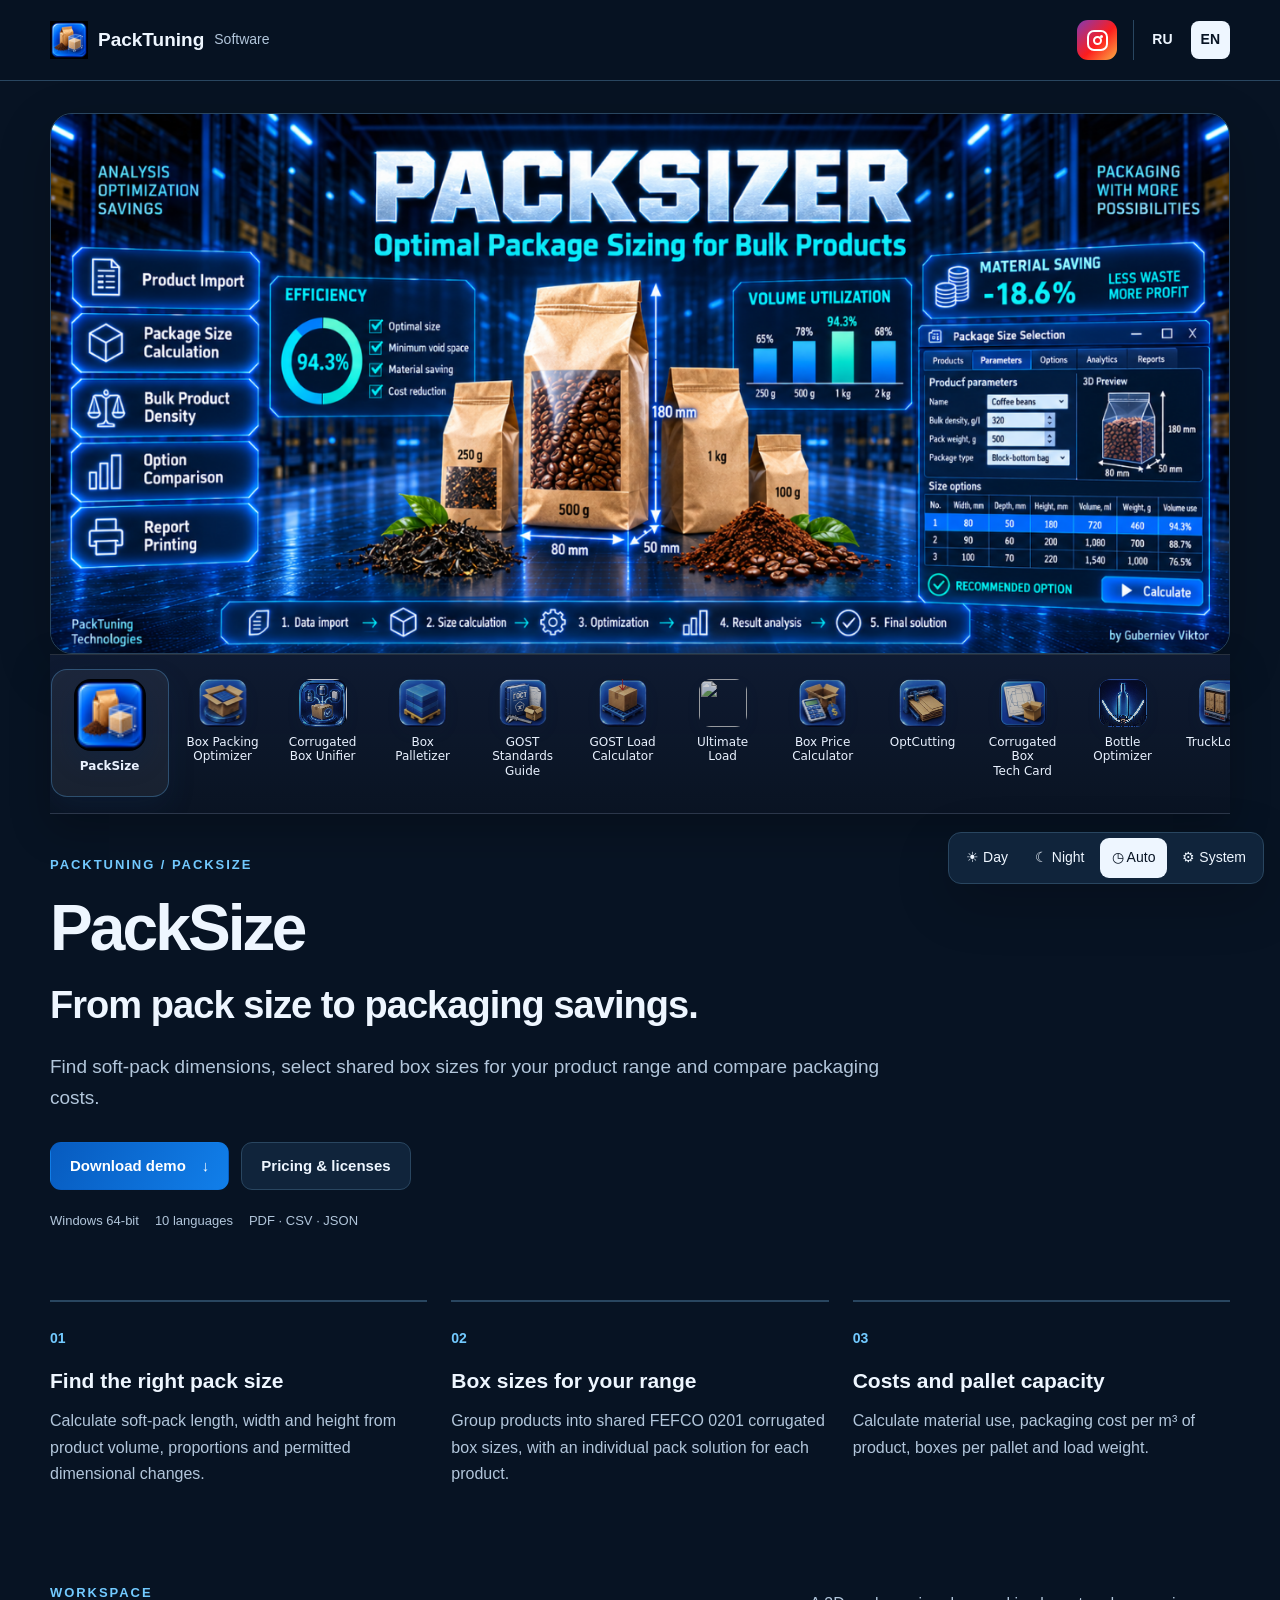
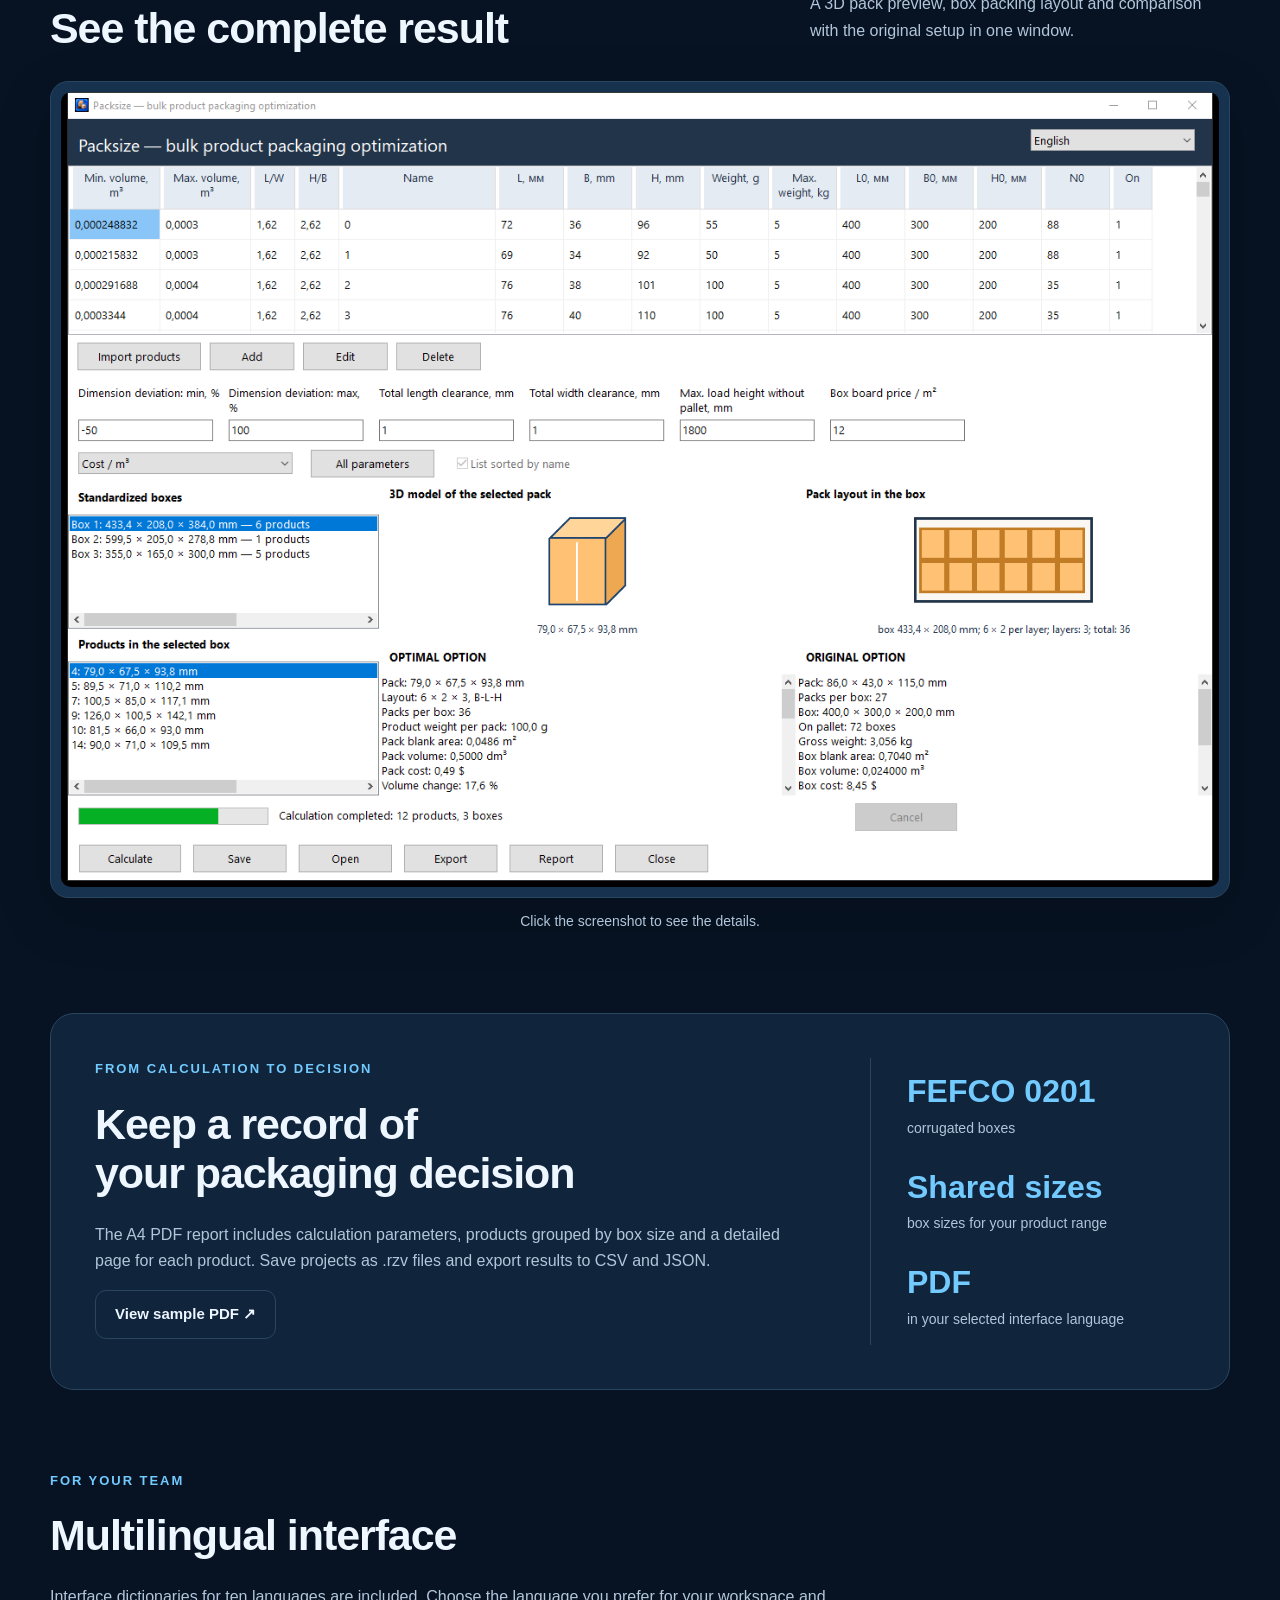
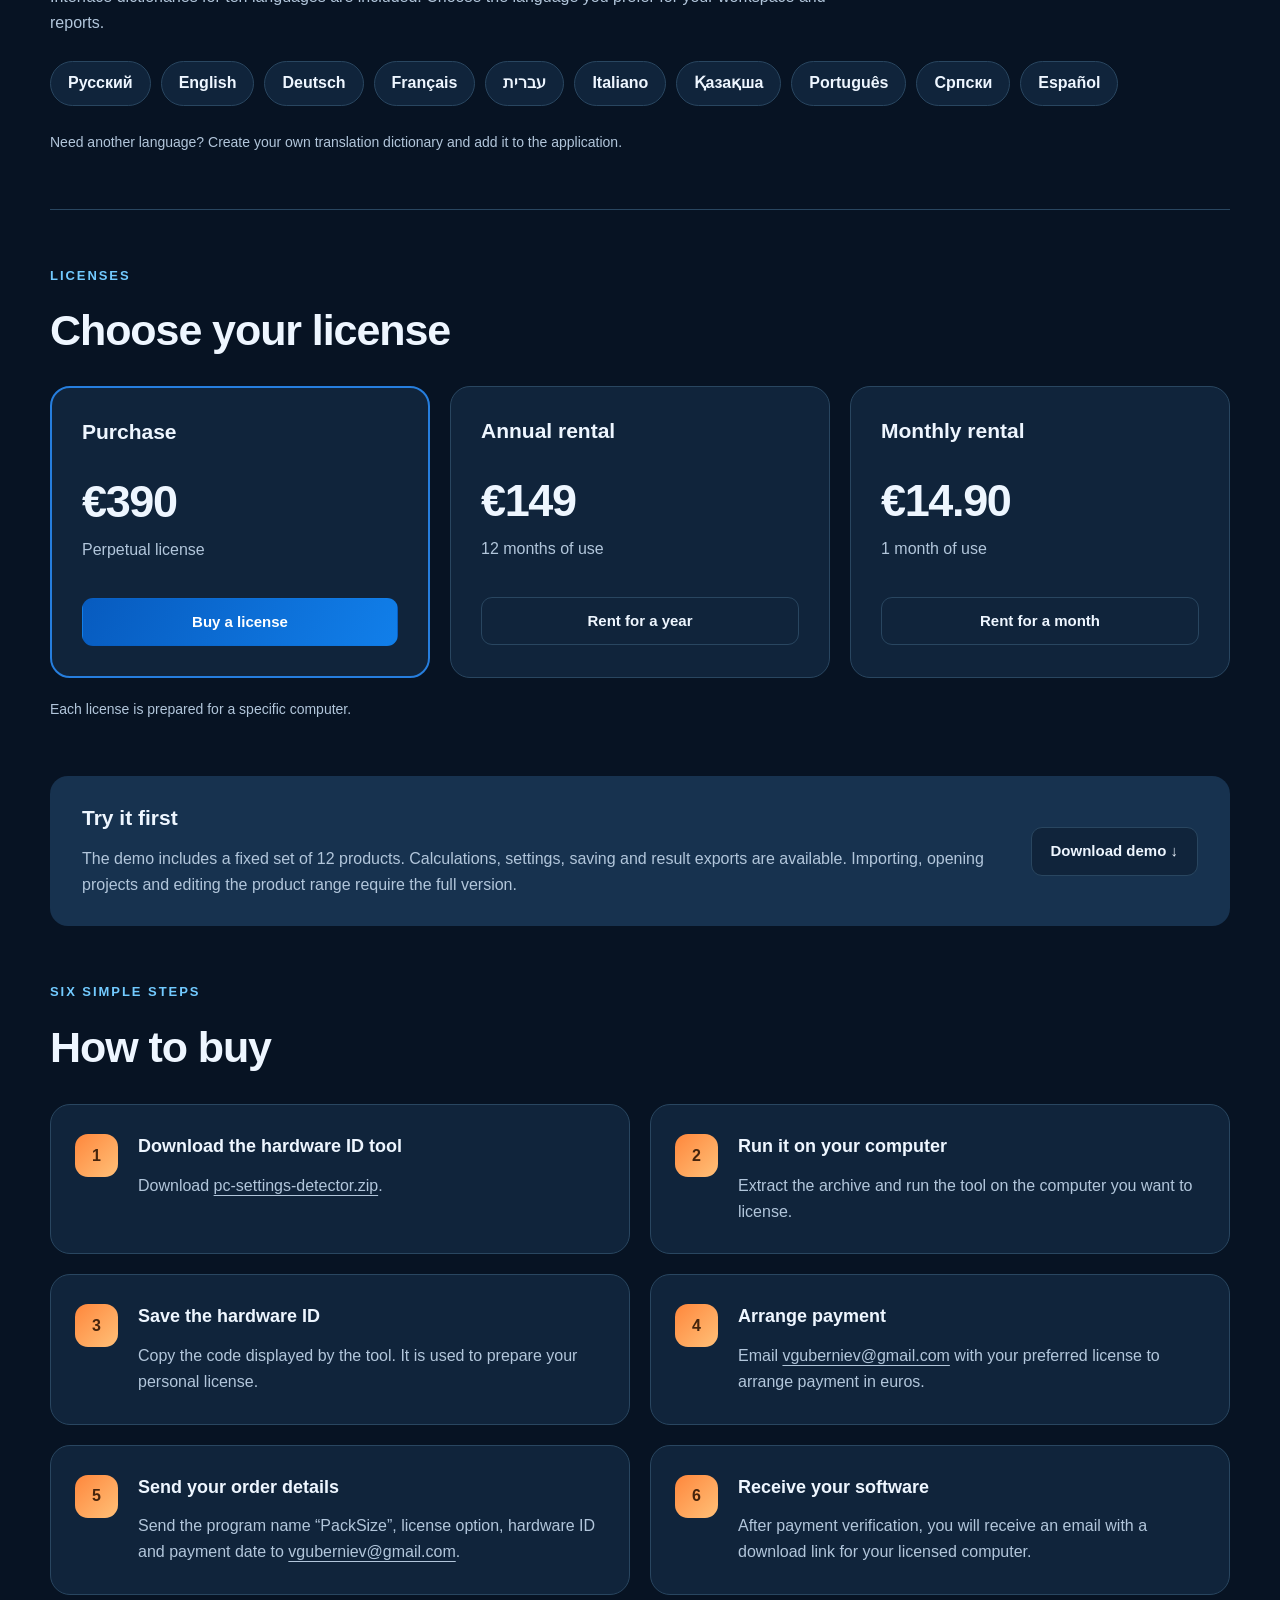
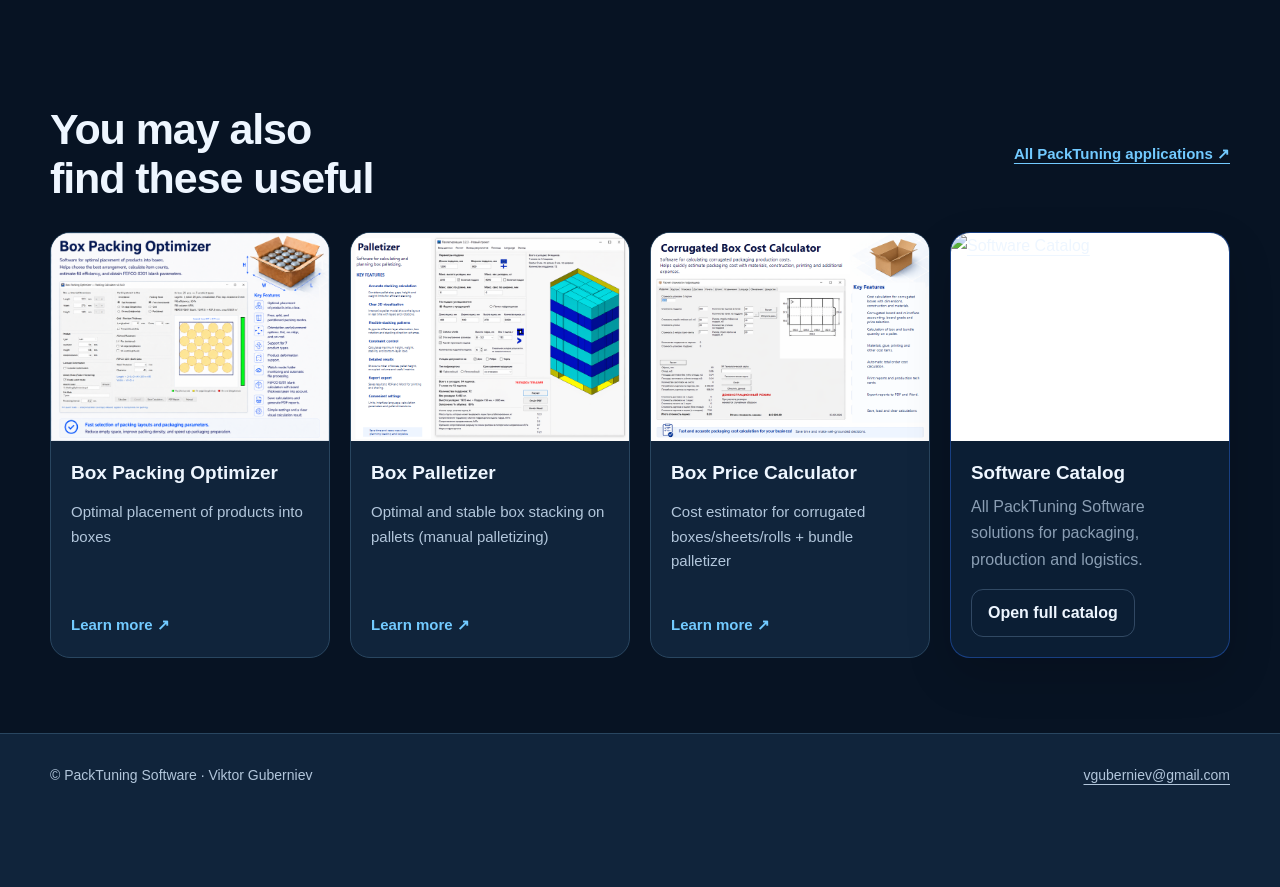
==== en.html @ ea12765d "Add Ultimate Load to Russian and English program garlands" ====
<!doctype html>
<html lang="en" data-theme="day"><head><meta charset="utf-8"><meta name="viewport" content="width=device-width,initial-scale=1"><title>PackSize — packaging optimization for bulk products</title><meta name="description" content="Optimize soft-pack dimensions, select shared box sizes and calculate pallet capacity and packaging costs. Windows software with 10 interface languages."><link rel="icon" href="assets/packsize.ico"><link rel="canonical" href="https://governorv.github.io/PackSizer/en.html"><link rel="alternate" hreflang="ru" href="https://governorv.github.io/PackSizer/"><link rel="alternate" hreflang="en" href="https://governorv.github.io/PackSizer/en.html"><link rel="stylesheet" href="style.css?v=20260920"><link rel="stylesheet" href="program-garland.css"><link rel="stylesheet" href="site-layout.css?v=20260920-2"><script src="app.js" defer></script></head>
<body><a class="skip" href="#main">Skip to content</a>
<header><div class="container topbar"><a class="brand" href="https://governorv.github.io/?lang=en"><img src="assets/packsize.png" width="38" height="38" alt="">PackTuning <span>Software</span></a><div class="header-controls"><div class="social" aria-label="Social media"><a class="instagram" href="https://www.instagram.com/packtuning/" target="_blank" rel="noopener noreferrer" aria-label="Instagram @packtuning" title="Instagram @packtuning"><span class="instagram-glyph" aria-hidden="true"></span></a></div><nav class="language" aria-label="Website language"><a href="index.html" lang="ru" >RU</a><a href="en.html" lang="en" aria-current="page">EN</a></nav></div></div></header>
<main id="main" class="container">
<div class="hero-banner" id="top"><img src="assets/hero-en.png" width="1356" height="620" fetchpriority="high" alt="PackSize — optimize pack dimensions for bulk products"></div>
<nav id="pt-program-garland" class="pt-program-garland" aria-label="PackTuning applications"><div class="pt-program-garland-track"><a class="pt-program-garland-item" data-program="packsize" href="#top" aria-current="page" title="PackSize"><img class="pt-program-garland-icon" src="assets/packsize.png" alt="" width="72" height="72" loading="eager"><span class="pt-program-garland-label">PackSize</span></a><a class="pt-program-garland-item" data-program="optpacker" href="https://governorv.github.io/OptPacker/?lang=en" target="_blank" rel="noopener noreferrer" title="Box Packing Optimizer"><img class="pt-program-garland-icon" src="assets/fasovshik.png" alt="" width="48" height="48" loading="eager"><span class="pt-program-garland-label">Box Packing Optimizer</span></a><a class="pt-program-garland-item" data-program="unificator" href="https://governorv.github.io/Unificator/?lang=en" target="_blank" rel="noopener noreferrer" title="Corrugated Box Unifier"><img class="pt-program-garland-icon" src="assets/unificator.png" alt="" width="48" height="48" loading="eager"><span class="pt-program-garland-label">Corrugated Box Unifier</span></a><a class="pt-program-garland-item" data-program="boxpalletizer" href="https://governorv.github.io/BoxPalletizer/#en" target="_blank" rel="noopener noreferrer" title="Box Palletizer"><img class="pt-program-garland-icon" src="assets/palletizer.png" alt="" width="48" height="48" loading="eager"><span class="pt-program-garland-label">Box Palletizer</span></a><a class="pt-program-garland-item" data-program="standards" href="https://governorv.github.io/Standards/?lang=en" target="_blank" rel="noopener noreferrer" title="GOST Standards Guide"><img class="pt-program-garland-icon" src="assets/standards.jpg" alt="" width="48" height="48" loading="eager"><span class="pt-program-garland-label">GOST Standards Guide</span></a><a class="pt-program-garland-item" data-program="gost" href="https://governorv.github.io/gost/?lang=en" target="_blank" rel="noopener noreferrer" title="GOST Load Calculator"><img class="pt-program-garland-icon" src="assets/gost.png" alt="" width="48" height="48" loading="eager"><span class="pt-program-garland-label">GOST Load Calculator</span></a><a class="pt-program-garland-item" data-program="limitload" href="https://governorv.github.io/limitload/?lang=en" target="_blank" rel="noopener noreferrer" title="Ultimate Load"><img class="pt-program-garland-icon" src="https://governorv.github.io/limitload/assets/app-icon.png" alt="" width="48" height="48" loading="lazy"><span class="pt-program-garland-label">Ultimate Load</span></a><a class="pt-program-garland-item" data-program="boxprice" href="https://governorv.github.io/BoxPriceCalculator/#en" target="_blank" rel="noopener noreferrer" title="Box Price Calculator"><img class="pt-program-garland-icon" src="assets/boxprice.png" alt="" width="48" height="48" loading="eager"><span class="pt-program-garland-label">Box Price Calculator</span></a><a class="pt-program-garland-item" data-program="optcutting" href="https://governorv.github.io/OptCutting/?lang=en" target="_blank" rel="noopener noreferrer" title="OptCutting"><img class="pt-program-garland-icon" src="assets/optcutting.png" alt="" width="48" height="48" loading="eager"><span class="pt-program-garland-label">OptCutting</span></a><a class="pt-program-garland-item" data-program="techcard" href="https://governorv.github.io/GofroTechCard/?lang=en" target="_blank" rel="noopener noreferrer" title="Corrugated Box Tech Card"><img class="pt-program-garland-icon" src="assets/techcard.png" alt="" width="48" height="48" loading="eager"><span class="pt-program-garland-label">Corrugated Box Tech Card</span></a><a class="pt-program-garland-item" data-program="bottleoptimizer" href="https://governorv.github.io/BottleOptimizer/?lang=en" target="_blank" rel="noopener noreferrer" title="Bottle Optimizer"><img class="pt-program-garland-icon" src="assets/bottleoptimizer-icon.png" alt="" width="48" height="48" loading="eager"><span class="pt-program-garland-label">Bottle Optimizer</span></a><a class="pt-program-garland-item" data-program="truckloader" href="https://governorv.github.io/truckloader-site/?lang=en" target="_blank" rel="noopener noreferrer" title="TruckLoader"><img class="pt-program-garland-icon" src="assets/truckloader.png" alt="" width="48" height="48" loading="eager"><span class="pt-program-garland-label">TruckLoader</span></a><a class="pt-program-garland-item" data-program="pojas" href="https://governorv.github.io/Pojas/?lang=en" target="_blank" rel="noopener noreferrer" title="POJAS"><img class="pt-program-garland-icon" src="assets/pojas.png" alt="" width="48" height="48" loading="eager"><span class="pt-program-garland-label">POJAS</span></a><a class="pt-program-garland-item" data-program="boxtypes" href="https://governorv.github.io/BoxTypes/?lang=en" target="_blank" rel="noopener noreferrer" title="Corrugated Box Type Designer"><img class="pt-program-garland-icon" src="assets/boxtypes.png" alt="" width="48" height="48" loading="eager"><span class="pt-program-garland-label">Corrugated Box Type Designer</span></a><a class="pt-program-garland-item" data-program="platepalletizer" href="https://governorv.github.io/palletizer-site/#en" target="_blank" rel="noopener noreferrer" title="Sheet Palletizer"><img class="pt-program-garland-icon" src="assets/platepalletizer.png" alt="" width="48" height="48" loading="eager"><span class="pt-program-garland-label">Sheet Palletizer</span></a><a class="pt-program-garland-item" data-program="dbsearch" href="https://governorv.github.io/DBSearch/#en" target="_blank" rel="noopener noreferrer" title="Database Search Tool"><img class="pt-program-garland-icon" src="assets/dbsearch.png" alt="" width="48" height="48" loading="eager"><span class="pt-program-garland-label">Database Search Tool</span></a><a class="pt-program-garland-item" data-program="licman" href="https://governorv.github.io/Licman/#en" target="_blank" rel="noopener noreferrer" title="License Manager"><img class="pt-program-garland-icon" src="assets/licman.png" alt="" width="48" height="48" loading="eager"><span class="pt-program-garland-label">License Manager</span></a></div></nav>
<section class="hero"><div class="hero-copy"><p class="eyebrow">PACKTUNING / PACKSIZE</p><h1>PackSize</h1><h2>From pack size to packaging savings.</h2><p class="lead">Find soft-pack dimensions, select shared box sizes for your product range and compare packaging costs.</p><div class="actions"><a class="button primary" href="https://mega.nz/file/mwImhRqK#BIu82yFbv7DLz_gE6C94kl0_4tqVM2X-BHFfdvHLipM" target="_blank" rel="noopener noreferrer">Download demo <span aria-hidden="true">↓</span></a><a class="button" href="#pricing">Pricing & licenses</a></div><div class="tags"><span>Windows 64-bit</span><span>10 languages</span><span>PDF · CSV · JSON</span></div></div></section>
<section class="features" id="features"><article><span class="number">01</span><h3>Find the right pack size</h3><p>Calculate soft-pack length, width and height from product volume, proportions and permitted dimensional changes.</p></article><article><span class="number">02</span><h3>Box sizes for your range</h3><p>Group products into shared FEFCO 0201 corrugated box sizes, with an individual pack solution for each product.</p></article><article><span class="number">03</span><h3>Costs and pallet capacity</h3><p>Calculate material use, packaging cost per m³ of product, boxes per pallet and load weight.</p></article></section>
<section class="section" id="screenshots"><div class="section-heading"><div><p class="eyebrow">WORKSPACE</p><h2>See the complete result</h2></div><p>A 3D pack preview, box packing layout and comparison with the original setup in one window.</p></div><button class="screenshot" aria-label="Enlarge application screenshot"><img src="assets/screen-en.png" width="1341" height="917" alt="PackSize: product range, shared box sizes, 3D pack preview, packing layout and calculation results" loading="lazy"></button><p class="caption">Click the screenshot to see the details.</p></section>
<section class="report-panel"><div><p class="eyebrow">FROM CALCULATION TO DECISION</p><h2>Keep a record of<br>your packaging decision</h2><p>The A4 PDF report includes calculation parameters, products grouped by box size and a detailed page for each product. Save projects as .rzv files and export results to CSV and JSON.</p><a class="button" href="downloads/report-en.pdf" target="_blank" rel="noopener">View sample PDF ↗</a></div><div class="report-summary"><b>FEFCO 0201</b><span>corrugated boxes</span><b>Shared sizes</b><span>box sizes for your product range</span><b>PDF</b><span>in your selected interface language</span></div></section>
<section class="section language-panel" id="languages"><p class="eyebrow">FOR YOUR TEAM</p><h2>Multilingual interface</h2><p>Interface dictionaries for ten languages are included. Choose the language you prefer for your workspace and reports.</p><div class="language-chips"><span >Русский</span><span >English</span><span >Deutsch</span><span >Français</span><span dir="rtl">עברית</span><span >Italiano</span><span >Қазақша</span><span >Português</span><span >Српски</span><span >Español</span></div><p class="note">Need another language? Create your own translation dictionary and add it to the application.</p></section>
<section class="section" id="pricing"><p class="eyebrow">LICENSES</p><h2>Choose your license</h2><div class="pricing"><article class="price-card featured"><h3>Purchase</h3><p class="price">€390</p><p>Perpetual license</p><a class="button primary" href="#buy">Buy a license</a></article><article class="price-card "><h3>Annual rental</h3><p class="price">€149</p><p>12 months of use</p><a class="button " href="#buy">Rent for a year</a></article><article class="price-card "><h3>Monthly rental</h3><p class="price">€14.90</p><p>1 month of use</p><a class="button " href="#buy">Rent for a month</a></article></div><p class="note">Each license is prepared for a specific computer.</p></section>
<section class="demo-panel"><div><h3>Try it first</h3><p>The demo includes a fixed set of 12 products. Calculations, settings, saving and result exports are available. Importing, opening projects and editing the product range require the full version.</p></div><a class="button" href="https://mega.nz/file/mwImhRqK#BIu82yFbv7DLz_gE6C94kl0_4tqVM2X-BHFfdvHLipM" target="_blank" rel="noopener noreferrer">Download demo ↓</a></section>
<section class="section" id="buy"><p class="eyebrow">SIX SIMPLE STEPS</p><h2>How to buy</h2><ol class="purchase"><li><h3>Download the hardware ID tool</h3><p>Download <a href="https://disk.yandex.ru/d/rmziVsloasOaug" target="_blank" rel="noopener noreferrer">pc-settings-detector.zip</a>.</p></li><li><h3>Run it on your computer</h3><p>Extract the archive and run the tool on the computer you want to license.</p></li><li><h3>Save the hardware ID</h3><p>Copy the code displayed by the tool. It is used to prepare your personal license.</p></li><li><h3>Arrange payment</h3><p>Email <a href="mailto:vguberniev@gmail.com?subject=PackSize%20license">vguberniev@gmail.com</a> with your preferred license to arrange payment in euros.</p></li><li><h3>Send your order details</h3><p>Send the program name “PackSize”, license option, hardware ID and payment date to <a href="mailto:vguberniev@gmail.com?subject=PackSize%20license">vguberniev@gmail.com</a>.</p></li><li><h3>Receive your software</h3><p>After payment verification, you will receive an email with a download link for your licensed computer.</p></li></ol></section>
<section class="section" id="related"><div class="section-heading"><h2>You may also<br>find these useful</h2><a class="text-link" href="https://governorv.github.io/?lang=en">All PackTuning applications ↗</a></div><div class="related"><a class="related-card" href="https://governorv.github.io/OptPacker/?lang=en"><img src="assets/fasovshik_banner_en.png" alt="Box Packing Optimizer" loading="lazy"><div class="related-body"><h3>Box Packing Optimizer</h3><p>Optimal placement of products into boxes</p><span class="text-link">Learn more ↗</span></div></a><a class="related-card" href="https://governorv.github.io/BoxPalletizer/#en"><img src="assets/palletizer_banner_en.png" alt="Box Palletizer" loading="lazy"><div class="related-body"><h3>Box Palletizer</h3><p>Optimal and stable box stacking on pallets (manual palletizing)</p><span class="text-link">Learn more ↗</span></div></a><a class="related-card" href="https://governorv.github.io/BoxPriceCalculator/#en"><img src="assets/boxprice_banner_en.png" alt="Box Price Calculator" loading="lazy"><div class="related-body"><h3>Box Price Calculator</h3><p>Cost estimator for corrugated boxes/sheets/rolls + bundle palletizer</p><span class="text-link">Learn more ↗</span></div></a><article class="smart-related-card smart-catalog-card">
      <a href="https://governorv.github.io/#en" target="_blank" rel="noopener"><img src="https://governorv.github.io/catalog_banner_en.png" alt="Software Catalog" loading="lazy"></a>
      <div class="smart-related-body">
        <h3>Software Catalog</h3>
        <p>All PackTuning Software solutions for packaging, production and logistics.</p>
        <a class="smart-related-link" href="https://governorv.github.io/#en" target="_blank" rel="noopener">Open full catalog</a>
      </div>
    </article></div></section>
</main><footer><div class="container"><span>© PackTuning Software · Viktor Guberniev</span><a href="mailto:vguberniev@gmail.com">vguberniev@gmail.com</a></div></footer>
<div class="theme-switcher" role="group" aria-label="Color scheme"><button type="button" data-mode="day" aria-pressed="false" title="Day"><span aria-hidden="true">☀</span> Day</button><button type="button" data-mode="night" aria-pressed="false" title="Night"><span aria-hidden="true">☾</span> Night</button><button type="button" data-mode="auto" aria-pressed="false" title="Auto"><span aria-hidden="true">◷</span> Auto</button><button type="button" data-mode="system" aria-pressed="false" title="System"><span aria-hidden="true">⚙</span> System</button></div>
<dialog aria-label="Application screenshot"><button class="close" aria-label="Close">×</button><img src="assets/screen-en.png" alt="PackSize workspace"></dialog></body></html>
---- style.css ----
:root{--bg:#edf4fb;--surface:#fff;--soft:#e4effa;--ink:#132d49;--muted:#4c6680;--line:#cbdaea;--accent:#1267ce;--header:#f7fbf5ee;--shadow:0 18px 55px #1b4a7912;color-scheme:light}
html[data-theme=night]{--bg:#071323;--surface:#10243b;--soft:#17324f;--ink:#eef6ff;--muted:#b2c6db;--line:#294660;--accent:#72caff;--header:#071323ed;--shadow:0 18px 55px #0003;color-scheme:dark}
*{box-sizing:border-box}html{scroll-behavior:smooth;scroll-padding-top:100px}body{margin:0;background:var(--bg);color:var(--ink);font:16px/1.65 'Segoe UI',Arial,sans-serif}a{color:inherit;text-underline-offset:4px}button{font:inherit;cursor:pointer}img{max-width:100%}h1,h2,h3,p{margin-top:0}h1{font-size:clamp(46px,6.6vw,82px);line-height:1.05;letter-spacing:-.045em;margin-bottom:22px}h2{font-size:clamp(28px,3.4vw,43px);line-height:1.15;letter-spacing:-.025em;margin-bottom:23px}h3{font-size:21px;line-height:1.3;margin-bottom:14px}p{color:var(--muted)}a:focus-visible,button:focus-visible{outline:3px solid var(--accent);outline-offset:5px}.container{width:min(1180px,calc(100% - 48px));margin:auto}.skip{position:absolute;left:16px;top:-80px;background:var(--surface);padding:12px;z-index:100}.skip:focus{top:10px}header{position:sticky;top:0;z-index:20;background:var(--header);backdrop-filter:blur(16px);border-bottom:1px solid var(--line)}.topbar{min-height:80px;display:flex;justify-content:space-between;align-items:center;gap:16px;padding-block:10px}.brand{display:flex;gap:10px;align-items:center;font-weight:800;text-decoration:none;font-size:19px}.brand span{font-weight:400;color:var(--muted);font-size:14px}.header-controls,.social,.language{display:flex;align-items:center;gap:8px}.social{padding-right:16px;border-right:1px solid var(--line)}.social a{display:grid;place-items:center;width:40px;height:40px;border-radius:11px;color:white;text-decoration:none;font-weight:800;font-size:21px}.social .instagram{background:linear-gradient(135deg,#833ab4,#fd1d1d 55%,#fcb045)}.social .facebook{background:#1877f2}.social .linkedin{background:#0a66c2;font-size:17px}.social .vk{background:#07f;font-size:14px}.instagram-glyph{position:relative;width:21px;height:21px;border:2px solid white;border-radius:7px}.instagram-glyph:before{content:'';position:absolute;inset:4px;border:2px solid white;border-radius:50%}.instagram-glyph:after{content:'';position:absolute;right:3px;top:3px;width:3px;height:3px;border-radius:50%;background:white}.language a{padding:7px 10px;border-radius:8px;text-decoration:none;font-weight:700;font-size:14px}.language a[aria-current]{background:var(--ink);color:var(--bg)}.garland{display:flex;align-items:center;gap:24px;padding:24px 0;border-bottom:1px solid var(--line)}.current-app{display:flex;gap:14px;align-items:center;text-decoration:none;font-weight:800;flex-shrink:0}.current-app img{object-fit:contain;filter:drop-shadow(0 5px 10px #173f6c22)}.other-apps{display:flex;flex-wrap:wrap;align-items:center;gap:11px;border-left:1px solid var(--line);padding-left:23px}.other-apps a{display:grid;place-items:center;width:48px;height:50px;border-radius:10px;transition:transform .15s}.other-apps a:hover{transform:translateY(-5px);background:var(--surface)}.other-apps img{object-fit:contain}.hero{display:grid;grid-template-columns:1.35fr .8fr;gap:55px;align-items:center;padding:65px 0}.eyebrow{font-size:13px;letter-spacing:.15em;font-weight:800;color:var(--accent);margin-bottom:20px}.hero h2{font-size:clamp(26px,3vw,38px)}.lead{font-size:19px;max-width:650px}.actions,.tags{display:flex;flex-wrap:wrap;gap:12px;margin-top:28px}.button{display:inline-flex;align-items:center;justify-content:center;gap:16px;min-height:48px;padding:11px 19px;border:1px solid var(--line);border-radius:11px;text-decoration:none;font-weight:700;font-size:15px;color:var(--ink);background:var(--surface)}.button:hover{border-color:var(--accent)}.button.primary{background:linear-gradient(120deg,#075bbf,#117fea);border-color:transparent;color:white}.tags{margin-top:20px;gap:16px}.tags span{font-size:13px;color:var(--muted)}.hero-visual{padding:32px 30px;background:linear-gradient(145deg,#123b69,#071b34);border:1px solid #326198;border-radius:28px;box-shadow:var(--shadow);color:white}.app-art{display:block;width:250px;height:250px;object-fit:contain;margin:0 auto 30px;filter:drop-shadow(0 18px 24px #0004)}.visual-caption{border-top:1px solid #66819f66;padding-top:20px}.visual-caption span{font-size:12px;letter-spacing:.13em;color:#b6d8f6;display:block;margin-bottom:10px}.visual-caption b{font-size:25px;line-height:1.3;display:block}.features{display:grid;grid-template-columns:repeat(3,1fr);gap:24px;padding:28px 0 40px}.features article{border-top:2px solid var(--line);padding-top:25px}.number{display:block;font-size:14px;color:var(--accent);font-weight:800;margin-bottom:17px}.features p{margin:0}.section{padding:55px 0}.section-heading{display:flex;justify-content:space-between;align-items:center;gap:40px;margin-bottom:28px}.section-heading h2{margin-bottom:0}.section-heading p{max-width:420px;margin-bottom:0}.screenshot{display:block;width:100%;padding:10px;border-radius:18px;background:var(--soft);border:1px solid var(--line);box-shadow:var(--shadow);cursor:zoom-in}.screenshot img{width:100%;height:auto;display:block;border-radius:10px}.caption{font-size:14px;margin:12px 0 0;text-align:center}.report-panel{display:grid;grid-template-columns:1.6fr .7fr;gap:55px;background:var(--surface);border:1px solid var(--line);padding:44px;border-radius:24px;margin:25px 0}.report-summary{border-left:1px solid var(--line);padding-left:36px;display:flex;flex-direction:column;justify-content:center}.report-summary b{color:var(--accent);font-size:32px;line-height:1.2;margin-top:14px}.report-summary span{color:var(--muted);font-size:14px;margin:6px 0 14px}.language-panel{border-bottom:1px solid var(--line)}.language-panel>p{max-width:780px}.language-chips{display:flex;flex-wrap:wrap;gap:10px;margin:25px 0}.language-chips span{background:var(--surface);border:1px solid var(--line);border-radius:99px;padding:8px 17px;font-weight:600}.note{font-size:14px;margin:20px 0 0}.pricing{display:grid;grid-template-columns:repeat(3,1fr);gap:20px;margin-top:30px}.price-card{padding:30px;background:var(--surface);border:1px solid var(--line);border-radius:20px}.price-card.featured{border:2px solid #267ede}.price{font-size:clamp(32px,4vw,45px);font-weight:800;line-height:1.2;color:var(--ink);margin:30px 0 8px;white-space:nowrap;letter-spacing:-.03em}.price-card .button{width:100%;margin-top:18px}.demo-panel{background:var(--soft);padding:28px 32px;border-radius:18px;display:flex;align-items:center;gap:35px}.demo-panel p{margin:0}.demo-panel .button{flex-shrink:0}.purchase{display:grid;grid-template-columns:1fr 1fr;gap:20px;list-style:none;padding:0;counter-reset:step;margin:32px 0 0}.purchase li{position:relative;counter-increment:step;padding:30px 26px 28px 87px;border:1px solid var(--line);border-radius:20px;background:var(--surface)}.purchase li:before{content:counter(step);position:absolute;left:24px;top:29px;width:43px;height:43px;border-radius:13px;display:grid;place-items:center;background:linear-gradient(135deg,#ff873c,#ffc078);color:#45240d;font-weight:850}.purchase h3{font-size:18px}.purchase p{margin:0;overflow-wrap:anywhere}.card-number{white-space:nowrap}.related{display:grid;grid-template-columns:repeat(4,1fr);gap:20px}.related-card{display:flex;flex-direction:column;text-decoration:none;background:var(--surface);border:1px solid var(--line);padding:25px;border-radius:20px;transition:transform .15s}.related-card:hover{transform:translateY(-4px);border-color:var(--accent)}.related-card img{object-fit:contain;margin-bottom:24px}.related-card h3{font-size:19px}.related-card p{font-size:15px}.text-link{font-weight:700;font-size:15px;color:var(--accent)}.related-card .text-link{margin-top:auto}footer{border-top:1px solid var(--line);margin-top:20px;padding:30px 0 100px;background:var(--surface);font-size:14px;color:var(--muted)}footer .container{display:flex;justify-content:space-between;gap:16px;flex-wrap:wrap}.theme-switcher{position:fixed;bottom:16px;right:16px;z-index:30;background:var(--surface);border:1px solid var(--line);box-shadow:var(--shadow);padding:5px;display:flex;gap:3px;border-radius:13px}.theme-switcher button{border:0;color:var(--ink);background:transparent;padding:8px 12px;min-height:40px;border-radius:9px;font-size:14px}.theme-switcher button[aria-pressed=true]{background:var(--ink);color:var(--bg)}dialog{border:1px solid var(--line);background:var(--surface);padding:40px 10px 10px;border-radius:14px;max-width:96vw;max-height:96vh}dialog::backdrop{background:#020b18da}dialog img{display:block;max-width:90vw;max-height:83vh;object-fit:contain}.close{position:absolute;right:8px;top:0;font-size:29px;background:transparent;border:0;color:var(--ink);width:40px;height:40px}
@media(max-width:1000px){.brand span{display:none}.hero{gap:30px;grid-template-columns:1.25fr .8fr}.app-art{height:190px}.hero-visual{padding:26px}.garland{gap:15px}.current-app{flex-direction:column;gap:0}.current-app img{width:76px;height:76px}.other-apps{gap:9px;padding-left:15px}.related{grid-template-columns:1fr 1fr}.price-card{padding:22px}.report-panel{gap:30px;padding:30px}}
@media(max-width:700px){html{scroll-padding-top:145px}.container{width:calc(100% - 32px)}.topbar{flex-wrap:wrap;justify-content:center;padding:10px 0;gap:9px}.brand{font-size:17px}.brand img{width:30px;height:30px}.header-controls{margin-left:auto}.social{gap:5px;padding-right:8px}.social a{width:34px;height:36px}.language{gap:2px}.language a{padding:7px}.garland{align-items:flex-start;padding-block:20px}.current-app{font-size:13px;padding-top:5px}.other-apps{gap:5px}.other-apps a{width:36px;height:39px}.other-apps img{width:33px;height:33px}.hero{grid-template-columns:1fr;padding:38px 0;gap:28px}.hero h1{font-size:51px}.hero-visual{display:flex;gap:25px;align-items:center;padding:24px}.app-art{width:120px;height:120px;margin:0}.visual-caption{border:0;padding:0}.visual-caption b{font-size:21px}.visual-caption span{font-size:11px}.features{grid-template-columns:1fr;gap:25px;padding-bottom:10px}.features article{padding-top:18px}.features .number{margin-bottom:9px}.section{padding:36px 0}.section-heading{flex-direction:column;align-items:flex-start;gap:16px}.report-panel{grid-template-columns:1fr;padding:25px;gap:22px}.report-summary{border-left:0;border-top:1px solid var(--line);padding:15px 0 0}.pricing,.purchase{grid-template-columns:1fr}.price-card{padding:25px}.price{font-size:40px;margin-top:20px}.demo-panel{flex-direction:column;align-items:flex-start;padding:25px;gap:20px}.related{gap:12px}.related-card{padding:18px}.related-card h3{font-size:17px;overflow-wrap:anywhere}.purchase li{padding:25px 20px 25px 75px}.purchase li:before{left:18px;top:23px;width:39px;height:39px}.theme-switcher{bottom:10px;right:10px;max-width:calc(100vw - 20px)}.theme-switcher button{padding:8px 10px}.screenshot{padding:5px;border-radius:10px}}
@media(max-width:390px){.topbar{justify-content:flex-start}.header-controls{margin-left:0;width:100%;justify-content:space-between}.hero h1{font-size:44px}.hero-visual{gap:15px}.app-art{width:90px;height:100px}.related{grid-template-columns:1fr}.visual-caption b{font-size:19px}}
@media(prefers-reduced-motion:reduce){html{scroll-behavior:auto}*{transition:none!important}}
---- program-garland.css ----
.pt-program-garland{
  box-sizing:border-box;
  position:relative;
  z-index:6;
  width:100%;
  border-block:1px solid rgba(20,55,95,.14);
  background:linear-gradient(180deg,rgba(255,255,255,.98),rgba(244,248,253,.97));
  box-shadow:0 12px 34px rgba(18,50,88,.08);
  color:#10213d;
  font-family:system-ui,"Segoe UI",Roboto,Arial,sans-serif;
}
.pt-program-garland *{box-sizing:border-box}
.pt-program-garland-track{
  display:flex;
  align-items:flex-start;
  gap:8px;
  width:100%;
  margin:0 auto;
  padding:14px clamp(12px,2vw,32px) 16px;
  overflow-x:auto;
  overscroll-behavior-inline:contain;
  scroll-snap-type:inline proximity;
  scrollbar-width:thin;
  scrollbar-color:#55aaf2 transparent;
}
.pt-program-garland-item{
  position:relative;
  flex:1 0 92px;
  min-width:92px;
  min-height:116px;
  display:flex;
  flex-direction:column;
  align-items:center;
  justify-content:flex-start;
  gap:8px;
  padding:9px 5px;
  border:1px solid transparent;
  border-radius:16px;
  color:inherit;
  text-align:center;
  text-decoration:none;
  scroll-snap-align:start;
  transform-origin:center;
  transition:transform .18s ease,border-color .18s ease,background-color .18s ease,box-shadow .18s ease;
}
.pt-program-garland-item[aria-current="page"]{
  flex-basis:118px;
  min-width:118px;
  min-height:128px;
  border-color:rgba(70,145,220,.24);
  background:rgba(255,255,255,.82);
  box-shadow:0 12px 28px rgba(18,62,112,.14);
}
.pt-program-garland-icon{
  display:block;
  width:48px;
  height:48px;
  border-radius:12px;
  object-fit:cover;
  filter:saturate(.62);
  opacity:.78;
  box-shadow:0 6px 14px rgba(8,36,78,.16);
  transition:transform .18s ease,filter .18s ease,opacity .18s ease,box-shadow .18s ease;
}
.pt-program-garland-item[aria-current="page"] .pt-program-garland-icon{
  width:72px;
  height:72px;
  border-radius:17px;
  filter:none;
  opacity:1;
  box-shadow:0 11px 24px rgba(8,36,78,.28);
}
.pt-program-garland-label{
  max-width:100%;
  font-size:12px;
  font-weight:500;
  line-height:1.22;
  overflow-wrap:anywhere;
  text-wrap:balance;
}
.pt-program-garland-item[aria-current="page"] .pt-program-garland-label{
  font-weight:700;
}
html[data-theme="night"] .pt-program-garland,
html.night-theme .pt-program-garland{
  border-color:rgba(255,255,255,.12);
  background:linear-gradient(180deg,rgba(15,27,49,.98),rgba(10,19,35,.97));
  box-shadow:0 14px 38px rgba(0,0,0,.24);
  color:#eaf2ff;
}
html[data-theme="night"] .pt-program-garland-item[aria-current="page"],
html.night-theme .pt-program-garland-item[aria-current="page"]{
  border-color:rgba(96,184,255,.3);
  background:rgba(255,255,255,.06);
}
@media(hover:hover) and (pointer:fine){
  .pt-program-garland-item:hover{
    z-index:2;
    transform:translateY(-4px) scale(1.055);
    border-color:rgba(78,154,224,.26);
    background:rgba(255,255,255,.94);
    box-shadow:0 18px 38px rgba(8,36,78,.2),0 4px 12px rgba(47,208,161,.14);
  }
  .pt-program-garland-item:hover .pt-program-garland-icon{
    transform:scale(1.07);
    filter:saturate(.86);
    opacity:.96;
    box-shadow:0 12px 26px rgba(8,36,78,.28);
  }
  html[data-theme="night"] .pt-program-garland-item:hover,
  html.night-theme .pt-program-garland-item:hover{
    background:rgba(255,255,255,.1);
  }
}
@media(max-width:640px){
  .pt-program-garland-track{padding:12px 10px 14px}
  .pt-program-garland-item{flex-basis:94px;min-width:94px}
  .pt-program-garland-item[aria-current="page"]{flex-basis:116px;min-width:116px}
}
@media(prefers-reduced-motion:reduce){
  .pt-program-garland-item,
  .pt-program-garland-icon{transition:none}
}
---- site-layout.css ----
/* Full-width artwork, shared catalog banners, and the product introduction. */
.hero-banner{margin-top:32px;overflow:hidden;border:1px solid var(--line);border-radius:22px;box-shadow:var(--shadow);background:#061425}
.hero-banner img{display:block;width:100%;height:auto}
.hero{display:block;padding:40px 0}
.hero-copy{max-width:900px}
.hero h1{font-size:clamp(40px,5vw,64px)}
.hero h2 br{display:none}
.lead{max-width:850px}
.related-card{padding:0;overflow:hidden}
.related-card img{display:block;width:100%;height:auto;aspect-ratio:4/3;object-fit:contain;margin:0;background:#fff}
.related-body{display:flex;flex:1;flex-direction:column;padding:20px}
.related-body .text-link{margin-top:auto}
.report-summary b{overflow-wrap:anywhere;font-size:clamp(24px,2.5vw,32px)}
@media(max-width:1050px){.related{grid-template-columns:1fr 1fr}}
@media(max-width:640px){.hero-banner{margin-top:20px;border-radius:12px}.hero{padding:30px 0}.related{grid-template-columns:1fr}}

/* Shared catalog card from the OptPacker website. */
.smart-related-card{overflow:hidden;border:1px solid rgba(125,155,190,.28);border-radius:20px;background:rgba(15,35,60,.72);box-shadow:0 18px 46px rgba(0,0,0,.15)}
.smart-related-card>a:first-child{display:block;background:#fff}
.smart-related-card img{display:block;width:100%;aspect-ratio:4/3;object-fit:contain}
.smart-related-body{padding:20px}
.smart-related-body h3{margin:0 0 8px;font-size:1.18rem}
.smart-related-body p{min-height:3.2em;margin:0 0 16px;opacity:.76}
.smart-related-link,.smart-catalog-link{display:inline-flex;align-items:center;justify-content:center;min-height:44px;padding:10px 16px;border:1px solid rgba(125,155,190,.34);border-radius:12px;color:inherit;font-weight:800;text-decoration:none}
.smart-related-link:hover,.smart-catalog-link:hover{border-color:#22d3ee;transform:translateY(-1px)}
.smart-catalog-card{border-color:rgba(47,117,255,.38)}
html[data-theme="day"] .smart-related-card{background:rgba(255,255,255,.92);color:#10233d;box-shadow:0 18px 46px rgba(24,54,84,.1)}
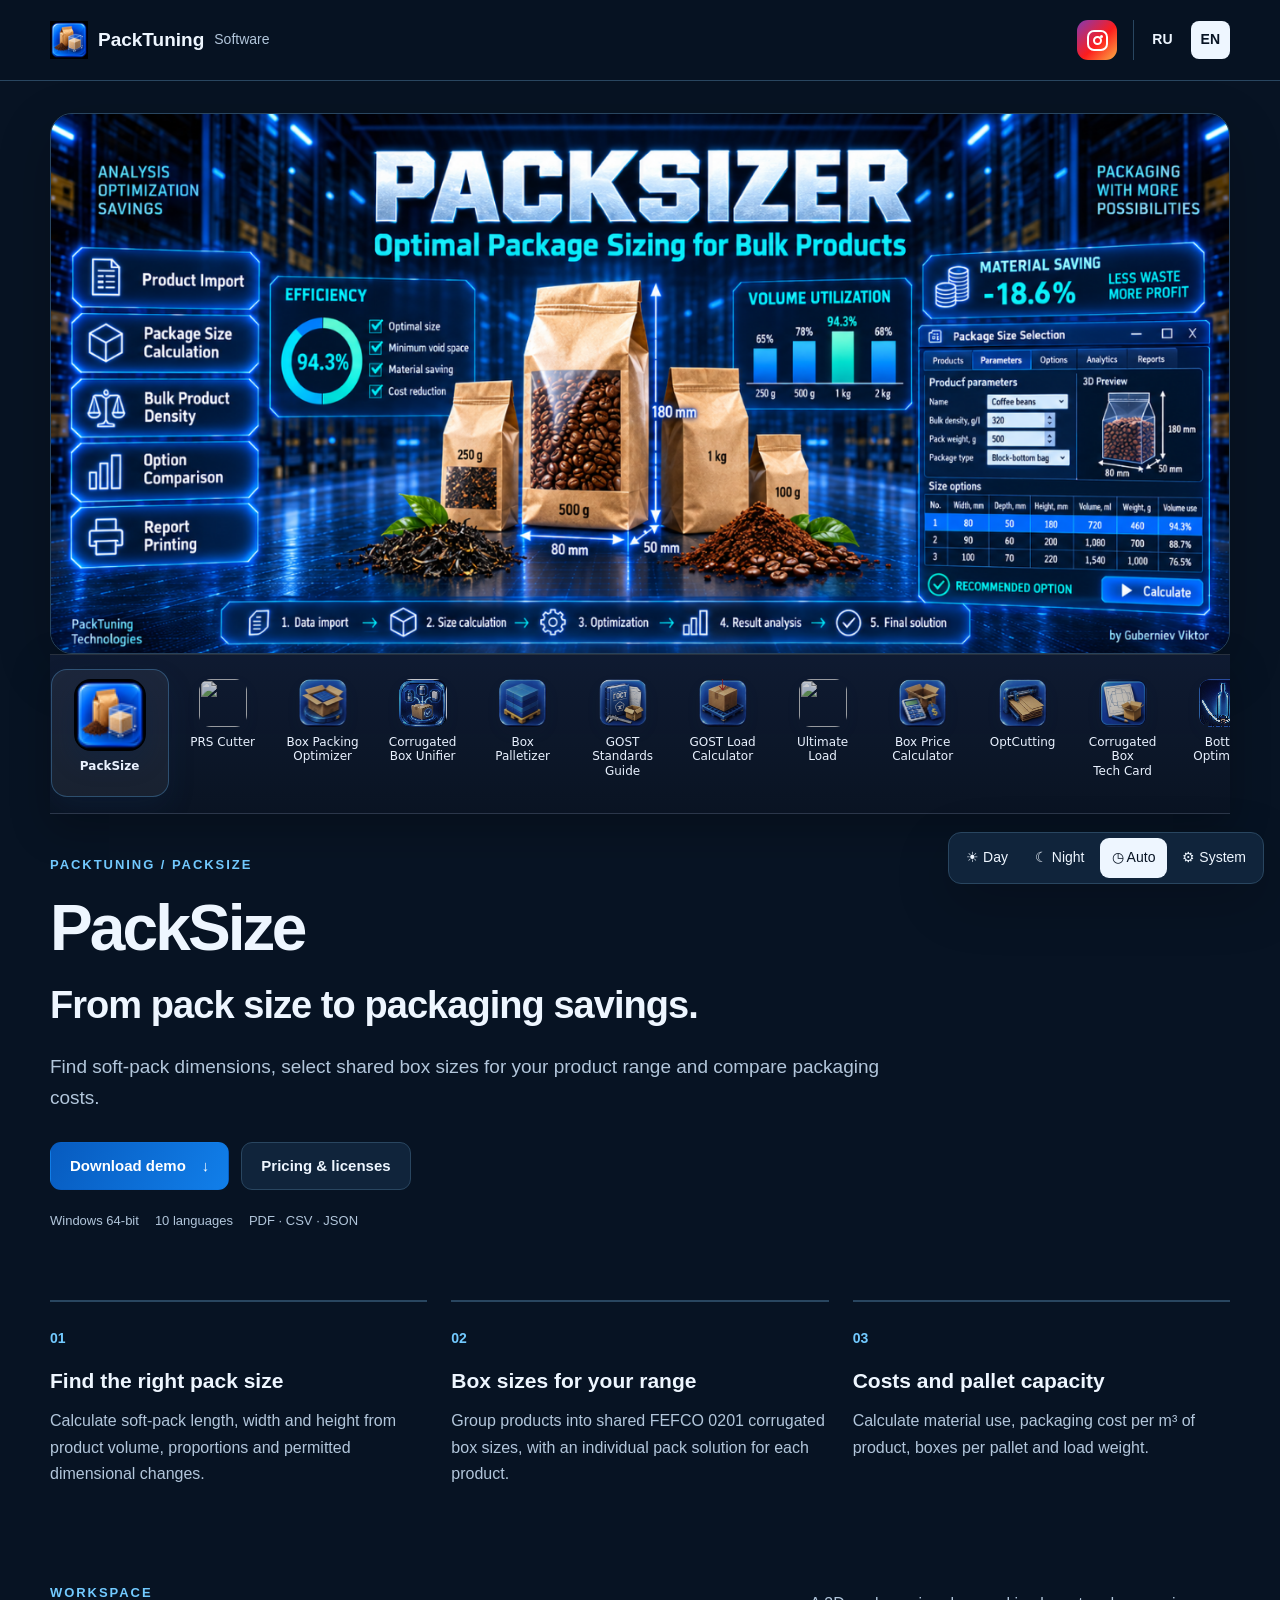
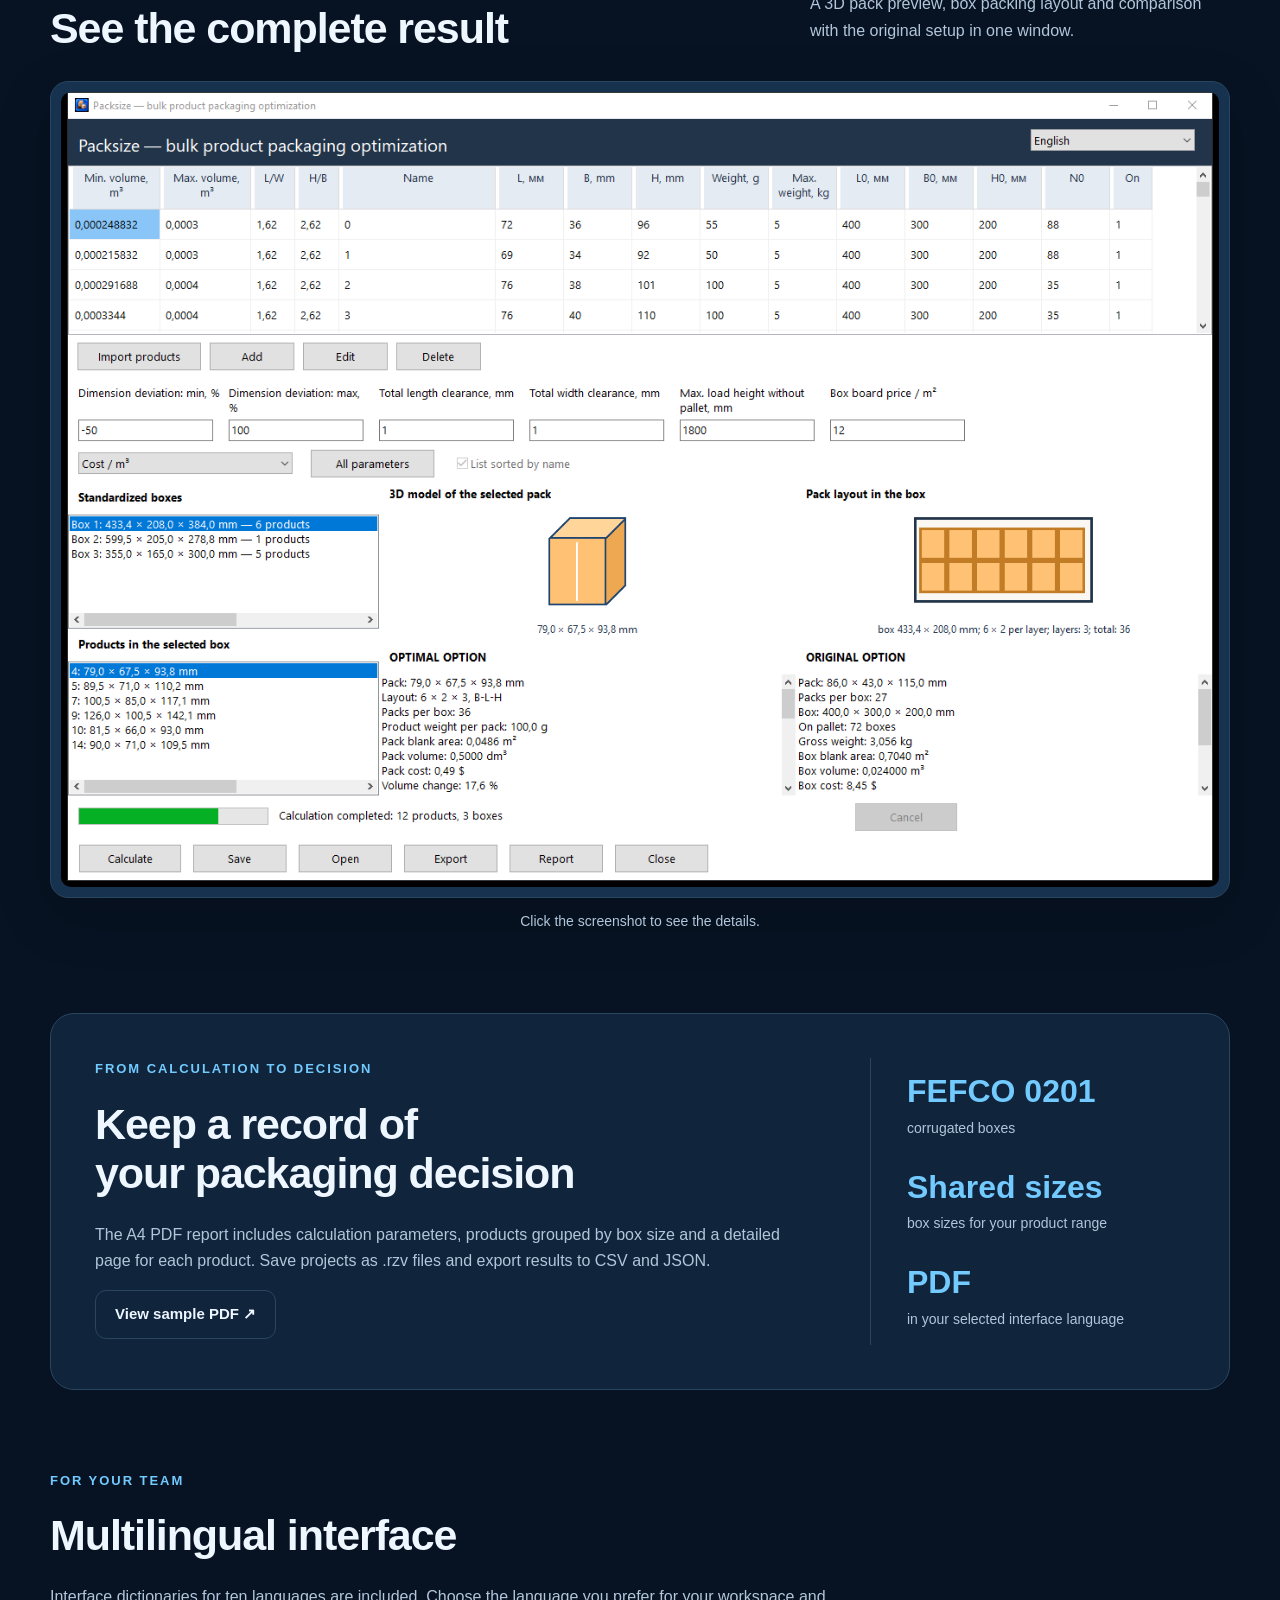
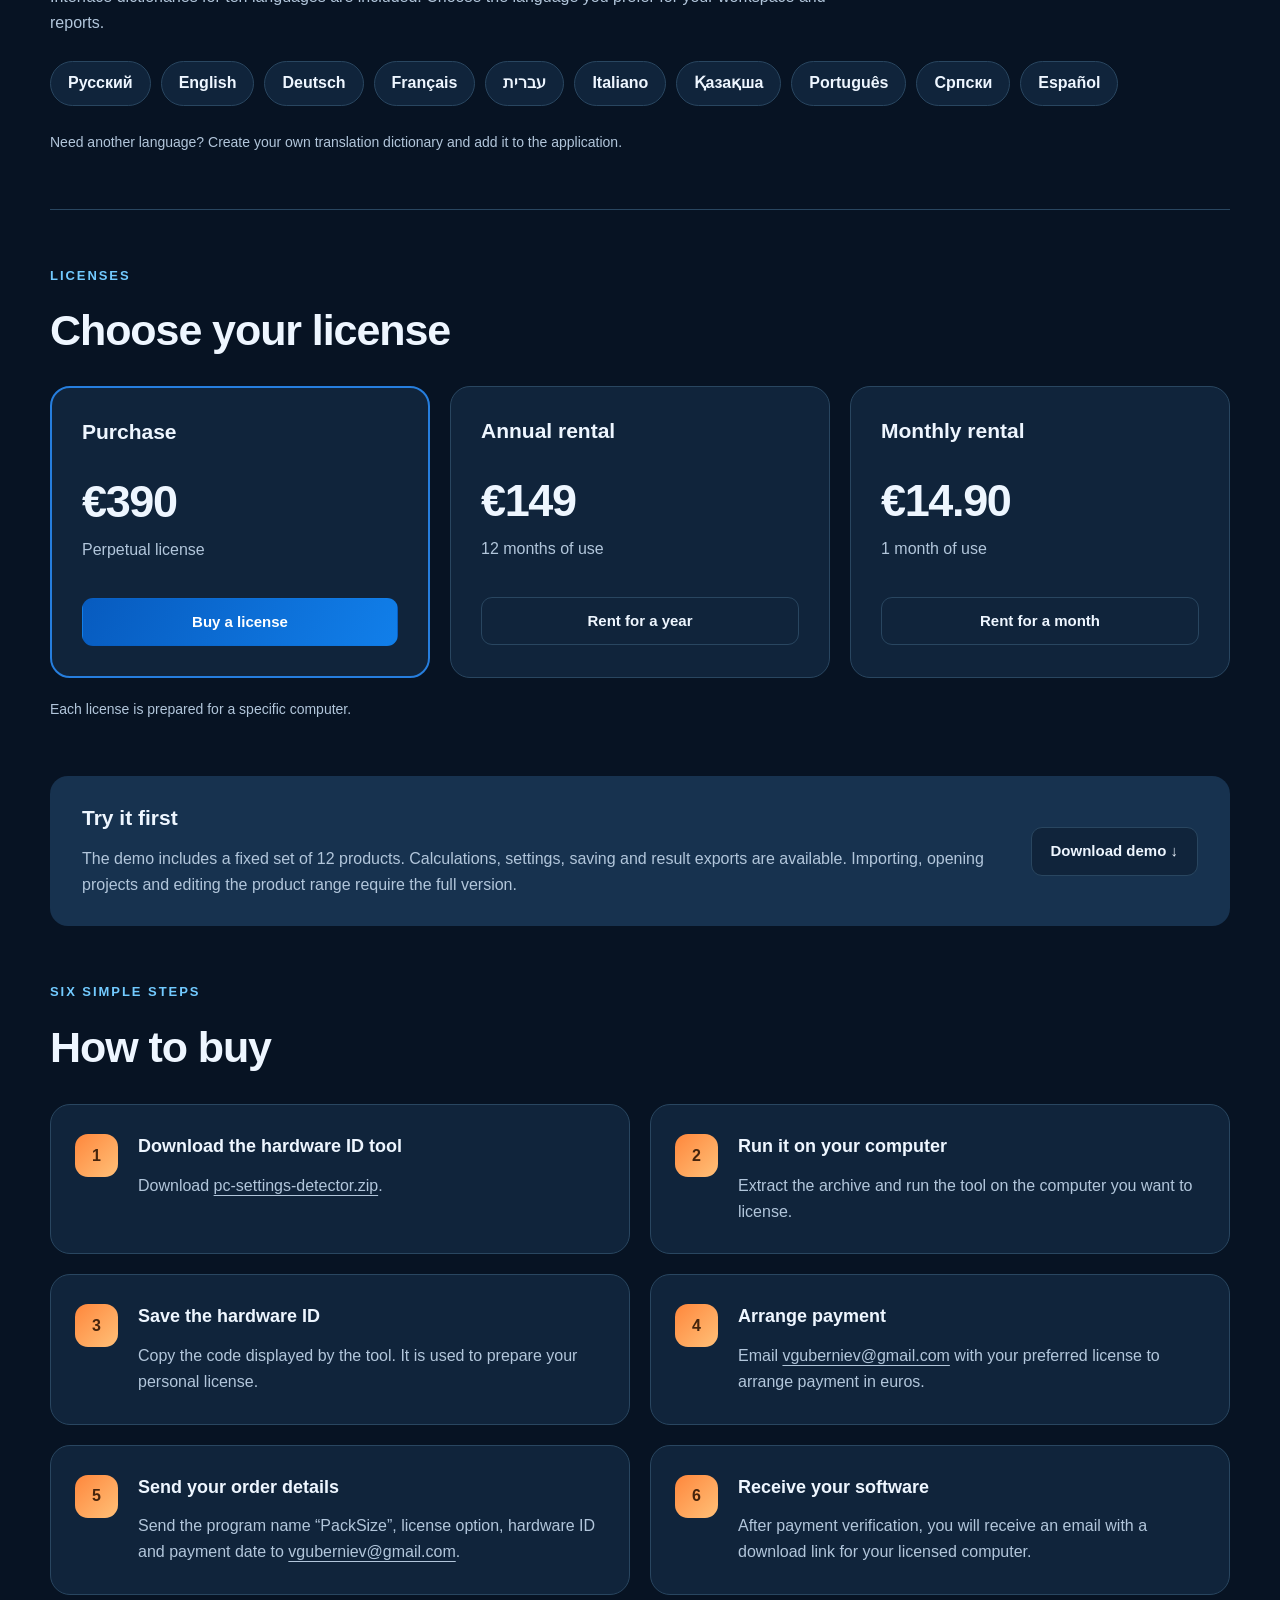
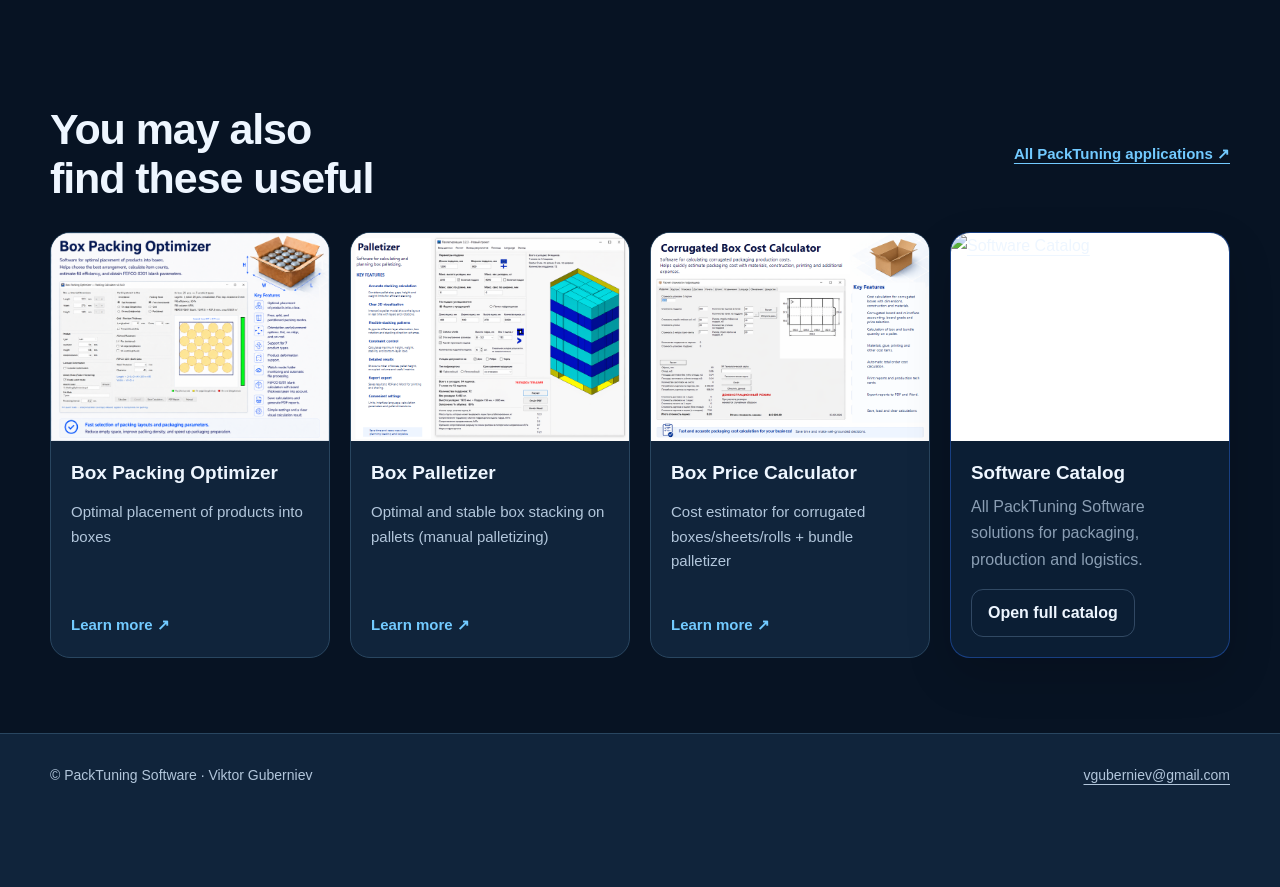
==== commit 1a239dd7: "Add PRS Cutter to EN program garland" ====
--- a/en.html
+++ b/en.html
@@ -4,7 +4,7 @@
 <header><div class="container topbar"><a class="brand" href="https://governorv.github.io/?lang=en"><img src="assets/packsize.png" width="38" height="38" alt="">PackTuning <span>Software</span></a><div class="header-controls"><div class="social" aria-label="Social media"><a class="instagram" href="https://www.instagram.com/packtuning/" target="_blank" rel="noopener noreferrer" aria-label="Instagram @packtuning" title="Instagram @packtuning"><span class="instagram-glyph" aria-hidden="true"></span></a></div><nav class="language" aria-label="Website language"><a href="index.html" lang="ru" >RU</a><a href="en.html" lang="en" aria-current="page">EN</a></nav></div></div></header>
 <main id="main" class="container">
 <div class="hero-banner" id="top"><img src="assets/hero-en.png" width="1356" height="620" fetchpriority="high" alt="PackSize — optimize pack dimensions for bulk products"></div>
-<nav id="pt-program-garland" class="pt-program-garland" aria-label="PackTuning applications"><div class="pt-program-garland-track"><a class="pt-program-garland-item" data-program="packsize" href="#top" aria-current="page" title="PackSize"><img class="pt-program-garland-icon" src="assets/packsize.png" alt="" width="72" height="72" loading="eager"><span class="pt-program-garland-label">PackSize</span></a><a class="pt-program-garland-item" data-program="optpacker" href="https://governorv.github.io/OptPacker/?lang=en" target="_blank" rel="noopener noreferrer" title="Box Packing Optimizer"><img class="pt-program-garland-icon" src="assets/fasovshik.png" alt="" width="48" height="48" loading="eager"><span class="pt-program-garland-label">Box Packing Optimizer</span></a><a class="pt-program-garland-item" data-program="unificator" href="https://governorv.github.io/Unificator/?lang=en" target="_blank" rel="noopener noreferrer" title="Corrugated Box Unifier"><img class="pt-program-garland-icon" src="assets/unificator.png" alt="" width="48" height="48" loading="eager"><span class="pt-program-garland-label">Corrugated Box Unifier</span></a><a class="pt-program-garland-item" data-program="boxpalletizer" href="https://governorv.github.io/BoxPalletizer/#en" target="_blank" rel="noopener noreferrer" title="Box Palletizer"><img class="pt-program-garland-icon" src="assets/palletizer.png" alt="" width="48" height="48" loading="eager"><span class="pt-program-garland-label">Box Palletizer</span></a><a class="pt-program-garland-item" data-program="standards" href="https://governorv.github.io/Standards/?lang=en" target="_blank" rel="noopener noreferrer" title="GOST Standards Guide"><img class="pt-program-garland-icon" src="assets/standards.jpg" alt="" width="48" height="48" loading="eager"><span class="pt-program-garland-label">GOST Standards Guide</span></a><a class="pt-program-garland-item" data-program="gost" href="https://governorv.github.io/gost/?lang=en" target="_blank" rel="noopener noreferrer" title="GOST Load Calculator"><img class="pt-program-garland-icon" src="assets/gost.png" alt="" width="48" height="48" loading="eager"><span class="pt-program-garland-label">GOST Load Calculator</span></a><a class="pt-program-garland-item" data-program="limitload" href="https://governorv.github.io/limitload/?lang=en" target="_blank" rel="noopener noreferrer" title="Ultimate Load"><img class="pt-program-garland-icon" src="https://governorv.github.io/limitload/assets/app-icon.png" alt="" width="48" height="48" loading="lazy"><span class="pt-program-garland-label">Ultimate Load</span></a><a class="pt-program-garland-item" data-program="boxprice" href="https://governorv.github.io/BoxPriceCalculator/#en" target="_blank" rel="noopener noreferrer" title="Box Price Calculator"><img class="pt-program-garland-icon" src="assets/boxprice.png" alt="" width="48" height="48" loading="eager"><span class="pt-program-garland-label">Box Price Calculator</span></a><a class="pt-program-garland-item" data-program="optcutting" href="https://governorv.github.io/OptCutting/?lang=en" target="_blank" rel="noopener noreferrer" title="OptCutting"><img class="pt-program-garland-icon" src="assets/optcutting.png" alt="" width="48" height="48" loading="eager"><span class="pt-program-garland-label">OptCutting</span></a><a class="pt-program-garland-item" data-program="techcard" href="https://governorv.github.io/GofroTechCard/?lang=en" target="_blank" rel="noopener noreferrer" title="Corrugated Box Tech Card"><img class="pt-program-garland-icon" src="assets/techcard.png" alt="" width="48" height="48" loading="eager"><span class="pt-program-garland-label">Corrugated Box Tech Card</span></a><a class="pt-program-garland-item" data-program="bottleoptimizer" href="https://governorv.github.io/BottleOptimizer/?lang=en" target="_blank" rel="noopener noreferrer" title="Bottle Optimizer"><img class="pt-program-garland-icon" src="assets/bottleoptimizer-icon.png" alt="" width="48" height="48" loading="eager"><span class="pt-program-garland-label">Bottle Optimizer</span></a><a class="pt-program-garland-item" data-program="truckloader" href="https://governorv.github.io/truckloader-site/?lang=en" target="_blank" rel="noopener noreferrer" title="TruckLoader"><img class="pt-program-garland-icon" src="assets/truckloader.png" alt="" width="48" height="48" loading="eager"><span class="pt-program-garland-label">TruckLoader</span></a><a class="pt-program-garland-item" data-program="pojas" href="https://governorv.github.io/Pojas/?lang=en" target="_blank" rel="noopener noreferrer" title="POJAS"><img class="pt-program-garland-icon" src="assets/pojas.png" alt="" width="48" height="48" loading="eager"><span class="pt-program-garland-label">POJAS</span></a><a class="pt-program-garland-item" data-program="boxtypes" href="https://governorv.github.io/BoxTypes/?lang=en" target="_blank" rel="noopener noreferrer" title="Corrugated Box Type Designer"><img class="pt-program-garland-icon" src="assets/boxtypes.png" alt="" width="48" height="48" loading="eager"><span class="pt-program-garland-label">Corrugated Box Type Designer</span></a><a class="pt-program-garland-item" data-program="platepalletizer" href="https://governorv.github.io/palletizer-site/#en" target="_blank" rel="noopener noreferrer" title="Sheet Palletizer"><img class="pt-program-garland-icon" src="assets/platepalletizer.png" alt="" width="48" height="48" loading="eager"><span class="pt-program-garland-label">Sheet Palletizer</span></a><a class="pt-program-garland-item" data-program="dbsearch" href="https://governorv.github.io/DBSearch/#en" target="_blank" rel="noopener noreferrer" title="Database Search Tool"><img class="pt-program-garland-icon" src="assets/dbsearch.png" alt="" width="48" height="48" loading="eager"><span class="pt-program-garland-label">Database Search Tool</span></a><a class="pt-program-garland-item" data-program="licman" href="https://governorv.github.io/Licman/#en" target="_blank" rel="noopener noreferrer" title="License Manager"><img class="pt-program-garland-icon" src="assets/licman.png" alt="" width="48" height="48" loading="eager"><span class="pt-program-garland-label">License Manager</span></a></div></nav>
+<nav id="pt-program-garland" class="pt-program-garland" aria-label="PackTuning applications"><div class="pt-program-garland-track"><a class="pt-program-garland-item" data-program="packsize" href="#top" aria-current="page" title="PackSize"><img class="pt-program-garland-icon" src="assets/packsize.png" alt="" width="72" height="72" loading="eager"><span class="pt-program-garland-label">PackSize</span></a><a class="pt-program-garland-item" data-program="prs" href="https://governorv.github.io/prs/?lang=en" target="_blank" rel="noopener noreferrer" title="PRS Cutter"><img class="pt-program-garland-icon" src="https://governorv.github.io/prs/assets/app-icon.png" alt="" width="48" height="48" loading="lazy"><span class="pt-program-garland-label">PRS Cutter</span></a><a class="pt-program-garland-item" data-program="optpacker" href="https://governorv.github.io/OptPacker/?lang=en" target="_blank" rel="noopener noreferrer" title="Box Packing Optimizer"><img class="pt-program-garland-icon" src="assets/fasovshik.png" alt="" width="48" height="48" loading="eager"><span class="pt-program-garland-label">Box Packing Optimizer</span></a><a class="pt-program-garland-item" data-program="unificator" href="https://governorv.github.io/Unificator/?lang=en" target="_blank" rel="noopener noreferrer" title="Corrugated Box Unifier"><img class="pt-program-garland-icon" src="assets/unificator.png" alt="" width="48" height="48" loading="eager"><span class="pt-program-garland-label">Corrugated Box Unifier</span></a><a class="pt-program-garland-item" data-program="boxpalletizer" href="https://governorv.github.io/BoxPalletizer/#en" target="_blank" rel="noopener noreferrer" title="Box Palletizer"><img class="pt-program-garland-icon" src="assets/palletizer.png" alt="" width="48" height="48" loading="eager"><span class="pt-program-garland-label">Box Palletizer</span></a><a class="pt-program-garland-item" data-program="standards" href="https://governorv.github.io/Standards/?lang=en" target="_blank" rel="noopener noreferrer" title="GOST Standards Guide"><img class="pt-program-garland-icon" src="assets/standards.jpg" alt="" width="48" height="48" loading="eager"><span class="pt-program-garland-label">GOST Standards Guide</span></a><a class="pt-program-garland-item" data-program="gost" href="https://governorv.github.io/gost/?lang=en" target="_blank" rel="noopener noreferrer" title="GOST Load Calculator"><img class="pt-program-garland-icon" src="assets/gost.png" alt="" width="48" height="48" loading="eager"><span class="pt-program-garland-label">GOST Load Calculator</span></a><a class="pt-program-garland-item" data-program="limitload" href="https://governorv.github.io/limitload/?lang=en" target="_blank" rel="noopener noreferrer" title="Ultimate Load"><img class="pt-program-garland-icon" src="https://governorv.github.io/limitload/assets/app-icon.png" alt="" width="48" height="48" loading="lazy"><span class="pt-program-garland-label">Ultimate Load</span></a><a class="pt-program-garland-item" data-program="boxprice" href="https://governorv.github.io/BoxPriceCalculator/#en" target="_blank" rel="noopener noreferrer" title="Box Price Calculator"><img class="pt-program-garland-icon" src="assets/boxprice.png" alt="" width="48" height="48" loading="eager"><span class="pt-program-garland-label">Box Price Calculator</span></a><a class="pt-program-garland-item" data-program="optcutting" href="https://governorv.github.io/OptCutting/?lang=en" target="_blank" rel="noopener noreferrer" title="OptCutting"><img class="pt-program-garland-icon" src="assets/optcutting.png" alt="" width="48" height="48" loading="eager"><span class="pt-program-garland-label">OptCutting</span></a><a class="pt-program-garland-item" data-program="techcard" href="https://governorv.github.io/GofroTechCard/?lang=en" target="_blank" rel="noopener noreferrer" title="Corrugated Box Tech Card"><img class="pt-program-garland-icon" src="assets/techcard.png" alt="" width="48" height="48" loading="eager"><span class="pt-program-garland-label">Corrugated Box Tech Card</span></a><a class="pt-program-garland-item" data-program="bottleoptimizer" href="https://governorv.github.io/BottleOptimizer/?lang=en" target="_blank" rel="noopener noreferrer" title="Bottle Optimizer"><img class="pt-program-garland-icon" src="assets/bottleoptimizer-icon.png" alt="" width="48" height="48" loading="eager"><span class="pt-program-garland-label">Bottle Optimizer</span></a><a class="pt-program-garland-item" data-program="truckloader" href="https://governorv.github.io/truckloader-site/?lang=en" target="_blank" rel="noopener noreferrer" title="TruckLoader"><img class="pt-program-garland-icon" src="assets/truckloader.png" alt="" width="48" height="48" loading="eager"><span class="pt-program-garland-label">TruckLoader</span></a><a class="pt-program-garland-item" data-program="pojas" href="https://governorv.github.io/Pojas/?lang=en" target="_blank" rel="noopener noreferrer" title="POJAS"><img class="pt-program-garland-icon" src="assets/pojas.png" alt="" width="48" height="48" loading="eager"><span class="pt-program-garland-label">POJAS</span></a><a class="pt-program-garland-item" data-program="boxtypes" href="https://governorv.github.io/BoxTypes/?lang=en" target="_blank" rel="noopener noreferrer" title="Corrugated Box Type Designer"><img class="pt-program-garland-icon" src="assets/boxtypes.png" alt="" width="48" height="48" loading="eager"><span class="pt-program-garland-label">Corrugated Box Type Designer</span></a><a class="pt-program-garland-item" data-program="platepalletizer" href="https://governorv.github.io/palletizer-site/#en" target="_blank" rel="noopener noreferrer" title="Sheet Palletizer"><img class="pt-program-garland-icon" src="assets/platepalletizer.png" alt="" width="48" height="48" loading="eager"><span class="pt-program-garland-label">Sheet Palletizer</span></a><a class="pt-program-garland-item" data-program="dbsearch" href="https://governorv.github.io/DBSearch/#en" target="_blank" rel="noopener noreferrer" title="Database Search Tool"><img class="pt-program-garland-icon" src="assets/dbsearch.png" alt="" width="48" height="48" loading="eager"><span class="pt-program-garland-label">Database Search Tool</span></a><a class="pt-program-garland-item" data-program="licman" href="https://governorv.github.io/Licman/#en" target="_blank" rel="noopener noreferrer" title="License Manager"><img class="pt-program-garland-icon" src="assets/licman.png" alt="" width="48" height="48" loading="eager"><span class="pt-program-garland-label">License Manager</span></a></div></nav>
 <section class="hero"><div class="hero-copy"><p class="eyebrow">PACKTUNING / PACKSIZE</p><h1>PackSize</h1><h2>From pack size to packaging savings.</h2><p class="lead">Find soft-pack dimensions, select shared box sizes for your product range and compare packaging costs.</p><div class="actions"><a class="button primary" href="https://mega.nz/file/mwImhRqK#BIu82yFbv7DLz_gE6C94kl0_4tqVM2X-BHFfdvHLipM" target="_blank" rel="noopener noreferrer">Download demo <span aria-hidden="true">↓</span></a><a class="button" href="#pricing">Pricing & licenses</a></div><div class="tags"><span>Windows 64-bit</span><span>10 languages</span><span>PDF · CSV · JSON</span></div></div></section>
 <section class="features" id="features"><article><span class="number">01</span><h3>Find the right pack size</h3><p>Calculate soft-pack length, width and height from product volume, proportions and permitted dimensional changes.</p></article><article><span class="number">02</span><h3>Box sizes for your range</h3><p>Group products into shared FEFCO 0201 corrugated box sizes, with an individual pack solution for each product.</p></article><article><span class="number">03</span><h3>Costs and pallet capacity</h3><p>Calculate material use, packaging cost per m³ of product, boxes per pallet and load weight.</p></article></section>
 <section class="section" id="screenshots"><div class="section-heading"><div><p class="eyebrow">WORKSPACE</p><h2>See the complete result</h2></div><p>A 3D pack preview, box packing layout and comparison with the original setup in one window.</p></div><button class="screenshot" aria-label="Enlarge application screenshot"><img src="assets/screen-en.png" width="1341" height="917" alt="PackSize: product range, shared box sizes, 3D pack preview, packing layout and calculation results" loading="lazy"></button><p class="caption">Click the screenshot to see the details.</p></section>
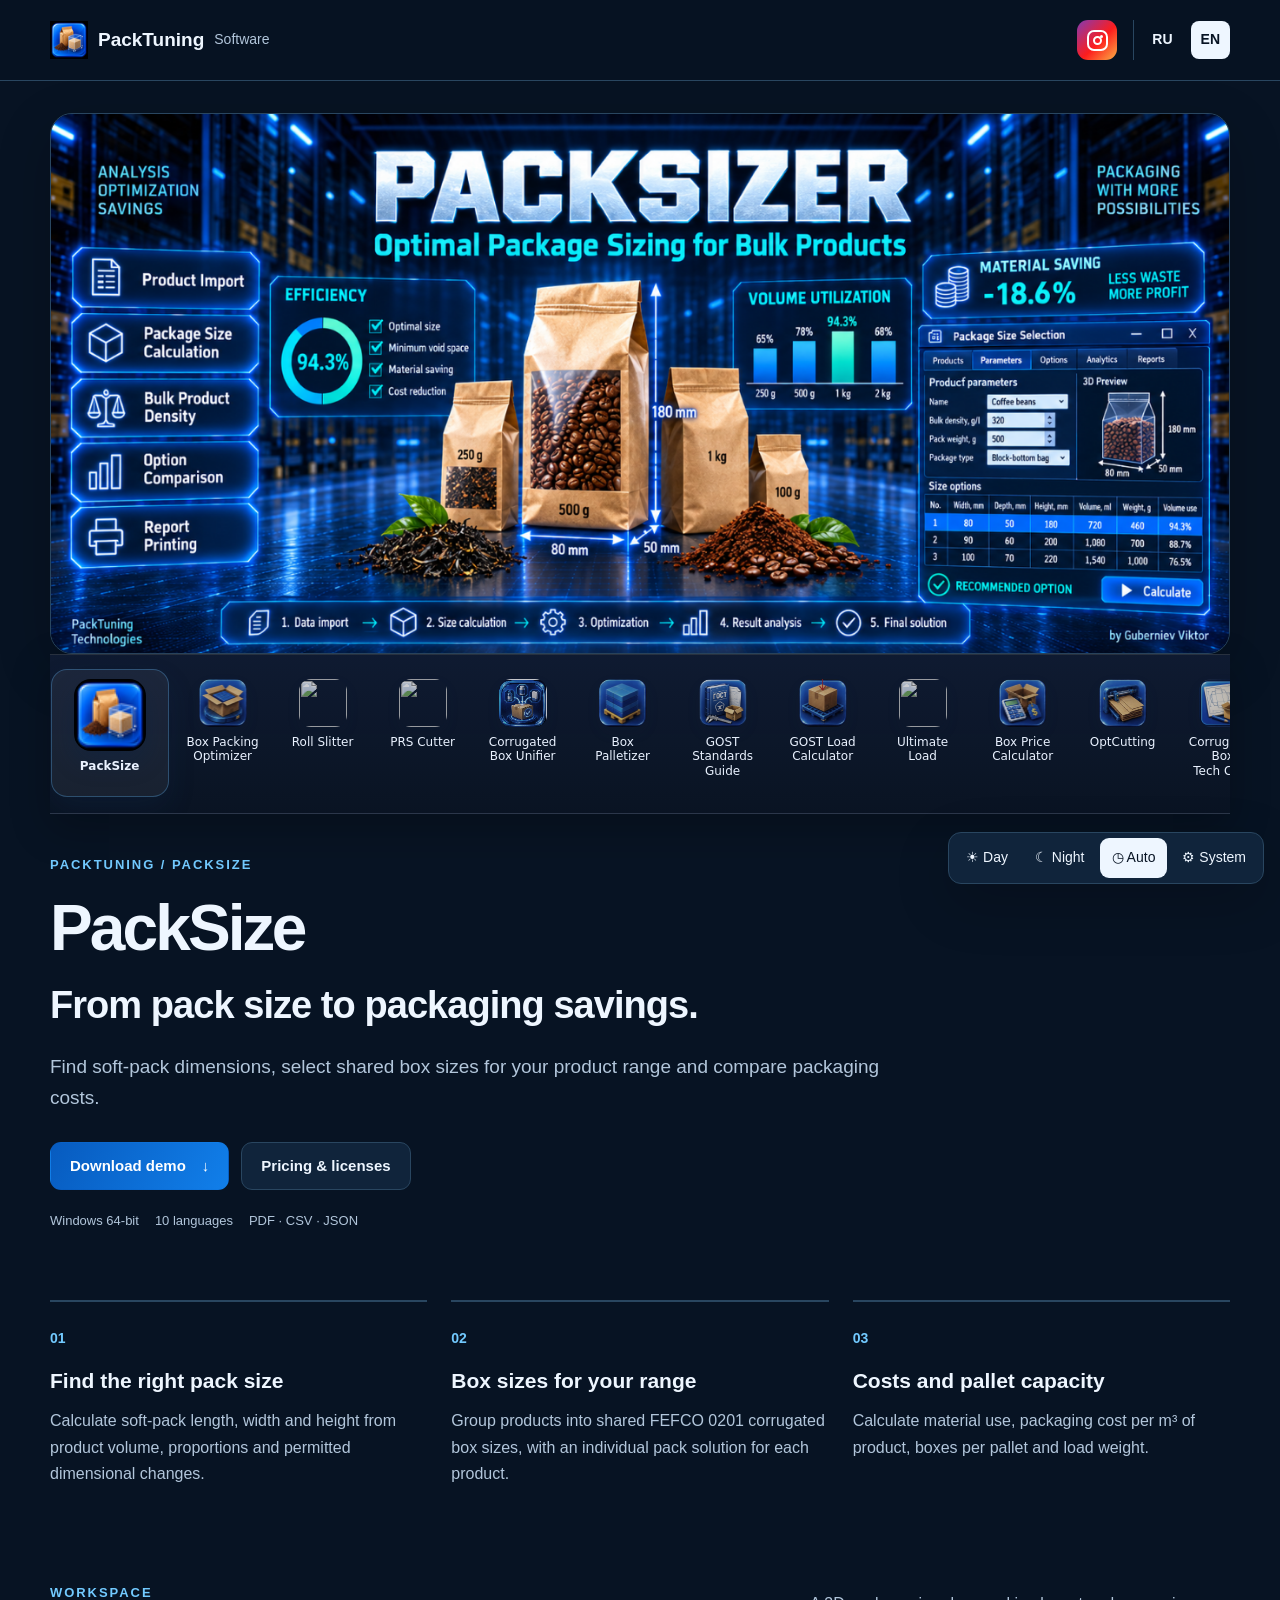
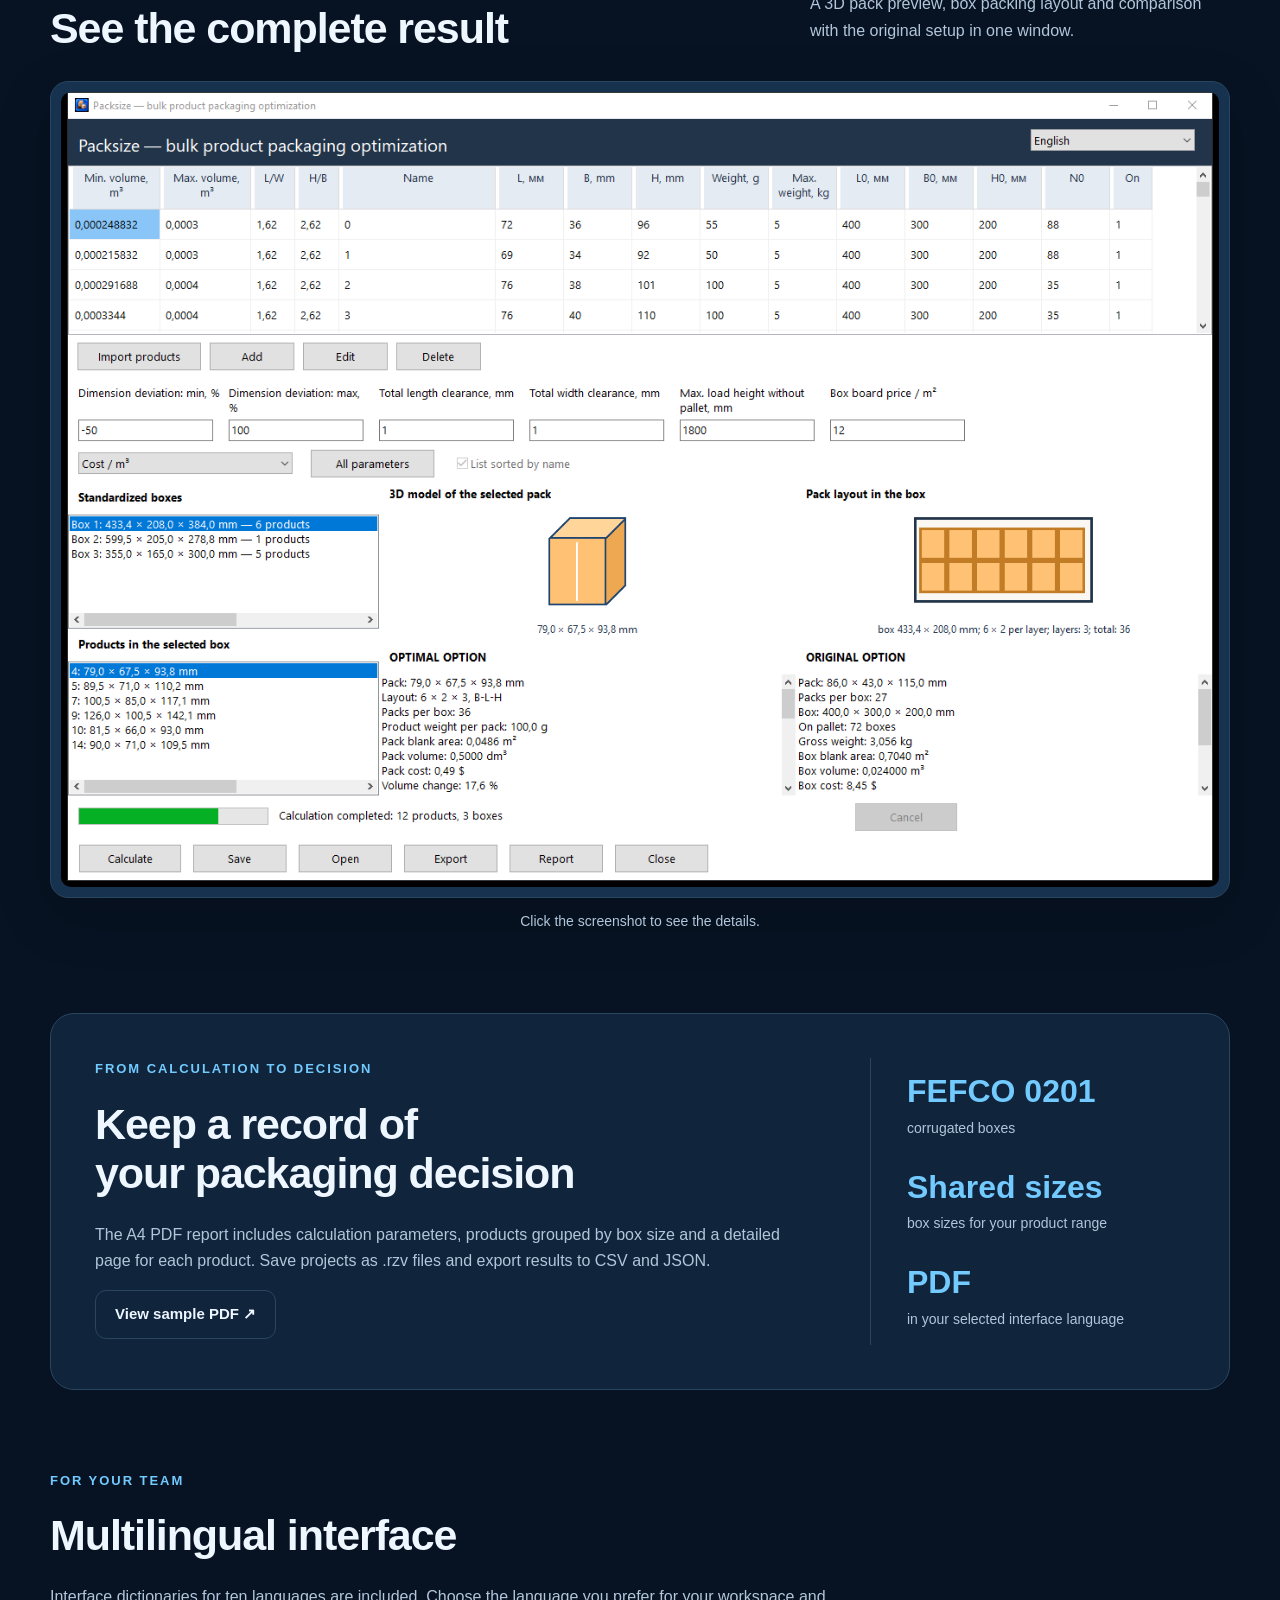
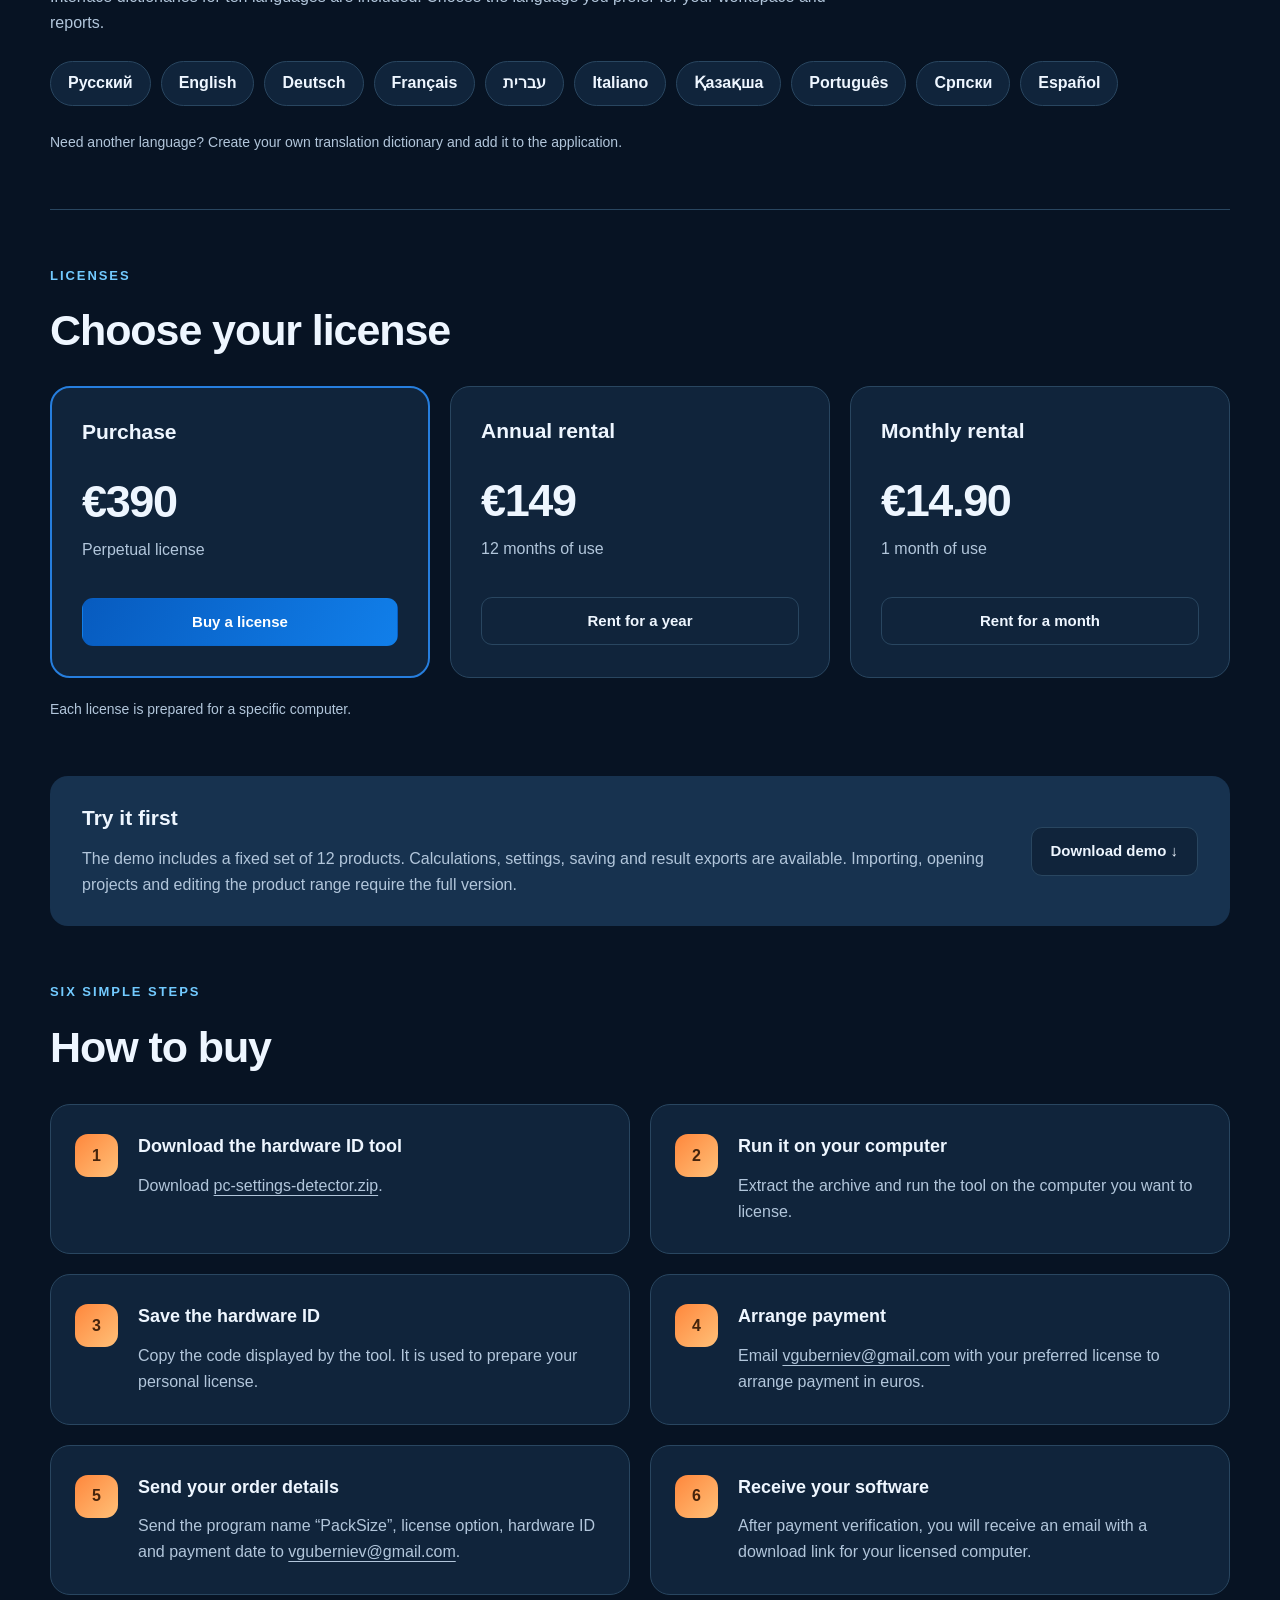
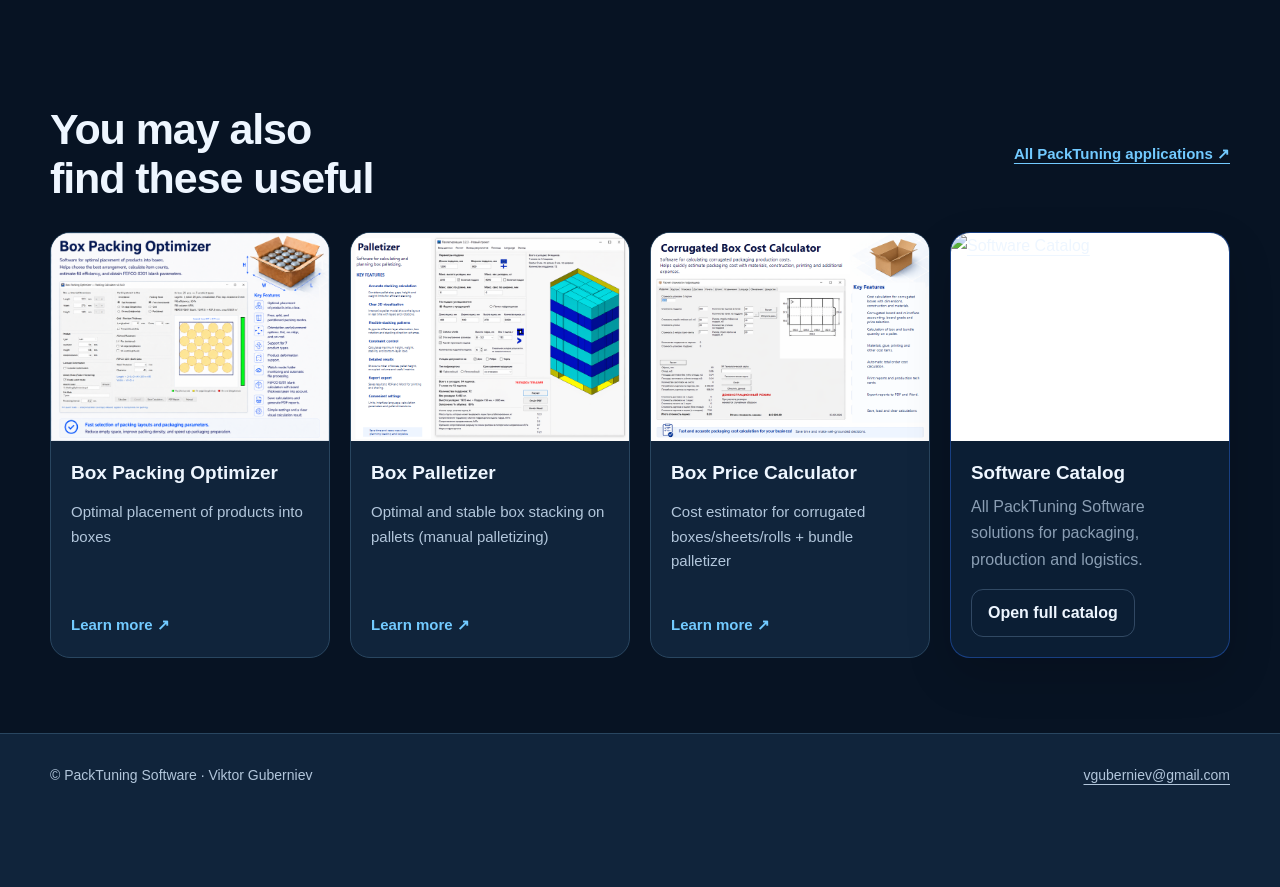
==== commit ae8ba739: "Place PRS after Roll Slitter in both language garlands" ====
--- a/en.html
+++ b/en.html
@@ -4,7 +4,7 @@
 <header><div class="container topbar"><a class="brand" href="https://governorv.github.io/?lang=en"><img src="assets/packsize.png" width="38" height="38" alt="">PackTuning <span>Software</span></a><div class="header-controls"><div class="social" aria-label="Social media"><a class="instagram" href="https://www.instagram.com/packtuning/" target="_blank" rel="noopener noreferrer" aria-label="Instagram @packtuning" title="Instagram @packtuning"><span class="instagram-glyph" aria-hidden="true"></span></a></div><nav class="language" aria-label="Website language"><a href="index.html" lang="ru" >RU</a><a href="en.html" lang="en" aria-current="page">EN</a></nav></div></div></header>
 <main id="main" class="container">
 <div class="hero-banner" id="top"><img src="assets/hero-en.png" width="1356" height="620" fetchpriority="high" alt="PackSize — optimize pack dimensions for bulk products"></div>
-<nav id="pt-program-garland" class="pt-program-garland" aria-label="PackTuning applications"><div class="pt-program-garland-track"><a class="pt-program-garland-item" data-program="packsize" href="#top" aria-current="page" title="PackSize"><img class="pt-program-garland-icon" src="assets/packsize.png" alt="" width="72" height="72" loading="eager"><span class="pt-program-garland-label">PackSize</span></a><a class="pt-program-garland-item" data-program="prs" href="https://governorv.github.io/prs/?lang=en" target="_blank" rel="noopener noreferrer" title="PRS Cutter"><img class="pt-program-garland-icon" src="https://governorv.github.io/prs/assets/app-icon.png" alt="" width="48" height="48" loading="lazy"><span class="pt-program-garland-label">PRS Cutter</span></a><a class="pt-program-garland-item" data-program="optpacker" href="https://governorv.github.io/OptPacker/?lang=en" target="_blank" rel="noopener noreferrer" title="Box Packing Optimizer"><img class="pt-program-garland-icon" src="assets/fasovshik.png" alt="" width="48" height="48" loading="eager"><span class="pt-program-garland-label">Box Packing Optimizer</span></a><a class="pt-program-garland-item" data-program="unificator" href="https://governorv.github.io/Unificator/?lang=en" target="_blank" rel="noopener noreferrer" title="Corrugated Box Unifier"><img class="pt-program-garland-icon" src="assets/unificator.png" alt="" width="48" height="48" loading="eager"><span class="pt-program-garland-label">Corrugated Box Unifier</span></a><a class="pt-program-garland-item" data-program="boxpalletizer" href="https://governorv.github.io/BoxPalletizer/#en" target="_blank" rel="noopener noreferrer" title="Box Palletizer"><img class="pt-program-garland-icon" src="assets/palletizer.png" alt="" width="48" height="48" loading="eager"><span class="pt-program-garland-label">Box Palletizer</span></a><a class="pt-program-garland-item" data-program="standards" href="https://governorv.github.io/Standards/?lang=en" target="_blank" rel="noopener noreferrer" title="GOST Standards Guide"><img class="pt-program-garland-icon" src="assets/standards.jpg" alt="" width="48" height="48" loading="eager"><span class="pt-program-garland-label">GOST Standards Guide</span></a><a class="pt-program-garland-item" data-program="gost" href="https://governorv.github.io/gost/?lang=en" target="_blank" rel="noopener noreferrer" title="GOST Load Calculator"><img class="pt-program-garland-icon" src="assets/gost.png" alt="" width="48" height="48" loading="eager"><span class="pt-program-garland-label">GOST Load Calculator</span></a><a class="pt-program-garland-item" data-program="limitload" href="https://governorv.github.io/limitload/?lang=en" target="_blank" rel="noopener noreferrer" title="Ultimate Load"><img class="pt-program-garland-icon" src="https://governorv.github.io/limitload/assets/app-icon.png" alt="" width="48" height="48" loading="lazy"><span class="pt-program-garland-label">Ultimate Load</span></a><a class="pt-program-garland-item" data-program="boxprice" href="https://governorv.github.io/BoxPriceCalculator/#en" target="_blank" rel="noopener noreferrer" title="Box Price Calculator"><img class="pt-program-garland-icon" src="assets/boxprice.png" alt="" width="48" height="48" loading="eager"><span class="pt-program-garland-label">Box Price Calculator</span></a><a class="pt-program-garland-item" data-program="optcutting" href="https://governorv.github.io/OptCutting/?lang=en" target="_blank" rel="noopener noreferrer" title="OptCutting"><img class="pt-program-garland-icon" src="assets/optcutting.png" alt="" width="48" height="48" loading="eager"><span class="pt-program-garland-label">OptCutting</span></a><a class="pt-program-garland-item" data-program="techcard" href="https://governorv.github.io/GofroTechCard/?lang=en" target="_blank" rel="noopener noreferrer" title="Corrugated Box Tech Card"><img class="pt-program-garland-icon" src="assets/techcard.png" alt="" width="48" height="48" loading="eager"><span class="pt-program-garland-label">Corrugated Box Tech Card</span></a><a class="pt-program-garland-item" data-program="bottleoptimizer" href="https://governorv.github.io/BottleOptimizer/?lang=en" target="_blank" rel="noopener noreferrer" title="Bottle Optimizer"><img class="pt-program-garland-icon" src="assets/bottleoptimizer-icon.png" alt="" width="48" height="48" loading="eager"><span class="pt-program-garland-label">Bottle Optimizer</span></a><a class="pt-program-garland-item" data-program="truckloader" href="https://governorv.github.io/truckloader-site/?lang=en" target="_blank" rel="noopener noreferrer" title="TruckLoader"><img class="pt-program-garland-icon" src="assets/truckloader.png" alt="" width="48" height="48" loading="eager"><span class="pt-program-garland-label">TruckLoader</span></a><a class="pt-program-garland-item" data-program="pojas" href="https://governorv.github.io/Pojas/?lang=en" target="_blank" rel="noopener noreferrer" title="POJAS"><img class="pt-program-garland-icon" src="assets/pojas.png" alt="" width="48" height="48" loading="eager"><span class="pt-program-garland-label">POJAS</span></a><a class="pt-program-garland-item" data-program="boxtypes" href="https://governorv.github.io/BoxTypes/?lang=en" target="_blank" rel="noopener noreferrer" title="Corrugated Box Type Designer"><img class="pt-program-garland-icon" src="assets/boxtypes.png" alt="" width="48" height="48" loading="eager"><span class="pt-program-garland-label">Corrugated Box Type Designer</span></a><a class="pt-program-garland-item" data-program="platepalletizer" href="https://governorv.github.io/palletizer-site/#en" target="_blank" rel="noopener noreferrer" title="Sheet Palletizer"><img class="pt-program-garland-icon" src="assets/platepalletizer.png" alt="" width="48" height="48" loading="eager"><span class="pt-program-garland-label">Sheet Palletizer</span></a><a class="pt-program-garland-item" data-program="dbsearch" href="https://governorv.github.io/DBSearch/#en" target="_blank" rel="noopener noreferrer" title="Database Search Tool"><img class="pt-program-garland-icon" src="assets/dbsearch.png" alt="" width="48" height="48" loading="eager"><span class="pt-program-garland-label">Database Search Tool</span></a><a class="pt-program-garland-item" data-program="licman" href="https://governorv.github.io/Licman/#en" target="_blank" rel="noopener noreferrer" title="License Manager"><img class="pt-program-garland-icon" src="assets/licman.png" alt="" width="48" height="48" loading="eager"><span class="pt-program-garland-label">License Manager</span></a></div></nav>
+<nav id="pt-program-garland" class="pt-program-garland" aria-label="PackTuning applications"><div class="pt-program-garland-track"><a class="pt-program-garland-item" data-program="packsize" href="#top" aria-current="page" title="PackSize"><img class="pt-program-garland-icon" src="assets/packsize.png" alt="" width="72" height="72" loading="eager"><span class="pt-program-garland-label">PackSize</span></a><a class="pt-program-garland-item" data-program="optpacker" href="https://governorv.github.io/OptPacker/?lang=en" target="_blank" rel="noopener noreferrer" title="Box Packing Optimizer"><img class="pt-program-garland-icon" src="assets/fasovshik.png" alt="" width="48" height="48" loading="eager"><span class="pt-program-garland-label">Box Packing Optimizer</span></a><a class="pt-program-garland-item" data-program="rollslitter" href="https://governorv.github.io/rollslitter/?lang=en" target="_blank" rel="noopener noreferrer" title="Roll Slitter"><img class="pt-program-garland-icon" src="https://governorv.github.io/rollslitter/assets/app-icon.png" alt="" width="48" height="48" loading="lazy"><span class="pt-program-garland-label">Roll Slitter</span></a><a class="pt-program-garland-item" data-program="prs" href="https://governorv.github.io/prs/?lang=en" target="_blank" rel="noopener noreferrer" title="PRS Cutter"><img class="pt-program-garland-icon" src="https://governorv.github.io/prs/assets/app-icon.png" alt="" width="48" height="48" loading="lazy"><span class="pt-program-garland-label">PRS Cutter</span></a><a class="pt-program-garland-item" data-program="unificator" href="https://governorv.github.io/Unificator/?lang=en" target="_blank" rel="noopener noreferrer" title="Corrugated Box Unifier"><img class="pt-program-garland-icon" src="assets/unificator.png" alt="" width="48" height="48" loading="eager"><span class="pt-program-garland-label">Corrugated Box Unifier</span></a><a class="pt-program-garland-item" data-program="boxpalletizer" href="https://governorv.github.io/BoxPalletizer/#en" target="_blank" rel="noopener noreferrer" title="Box Palletizer"><img class="pt-program-garland-icon" src="assets/palletizer.png" alt="" width="48" height="48" loading="eager"><span class="pt-program-garland-label">Box Palletizer</span></a><a class="pt-program-garland-item" data-program="standards" href="https://governorv.github.io/Standards/?lang=en" target="_blank" rel="noopener noreferrer" title="GOST Standards Guide"><img class="pt-program-garland-icon" src="assets/standards.jpg" alt="" width="48" height="48" loading="eager"><span class="pt-program-garland-label">GOST Standards Guide</span></a><a class="pt-program-garland-item" data-program="gost" href="https://governorv.github.io/gost/?lang=en" target="_blank" rel="noopener noreferrer" title="GOST Load Calculator"><img class="pt-program-garland-icon" src="assets/gost.png" alt="" width="48" height="48" loading="eager"><span class="pt-program-garland-label">GOST Load Calculator</span></a><a class="pt-program-garland-item" data-program="limitload" href="https://governorv.github.io/limitload/?lang=en" target="_blank" rel="noopener noreferrer" title="Ultimate Load"><img class="pt-program-garland-icon" src="https://governorv.github.io/limitload/assets/app-icon.png" alt="" width="48" height="48" loading="lazy"><span class="pt-program-garland-label">Ultimate Load</span></a><a class="pt-program-garland-item" data-program="boxprice" href="https://governorv.github.io/BoxPriceCalculator/#en" target="_blank" rel="noopener noreferrer" title="Box Price Calculator"><img class="pt-program-garland-icon" src="assets/boxprice.png" alt="" width="48" height="48" loading="eager"><span class="pt-program-garland-label">Box Price Calculator</span></a><a class="pt-program-garland-item" data-program="optcutting" href="https://governorv.github.io/OptCutting/?lang=en" target="_blank" rel="noopener noreferrer" title="OptCutting"><img class="pt-program-garland-icon" src="assets/optcutting.png" alt="" width="48" height="48" loading="eager"><span class="pt-program-garland-label">OptCutting</span></a><a class="pt-program-garland-item" data-program="techcard" href="https://governorv.github.io/GofroTechCard/?lang=en" target="_blank" rel="noopener noreferrer" title="Corrugated Box Tech Card"><img class="pt-program-garland-icon" src="assets/techcard.png" alt="" width="48" height="48" loading="eager"><span class="pt-program-garland-label">Corrugated Box Tech Card</span></a><a class="pt-program-garland-item" data-program="bottleoptimizer" href="https://governorv.github.io/BottleOptimizer/?lang=en" target="_blank" rel="noopener noreferrer" title="Bottle Optimizer"><img class="pt-program-garland-icon" src="assets/bottleoptimizer-icon.png" alt="" width="48" height="48" loading="eager"><span class="pt-program-garland-label">Bottle Optimizer</span></a><a class="pt-program-garland-item" data-program="truckloader" href="https://governorv.github.io/truckloader-site/?lang=en" target="_blank" rel="noopener noreferrer" title="TruckLoader"><img class="pt-program-garland-icon" src="assets/truckloader.png" alt="" width="48" height="48" loading="eager"><span class="pt-program-garland-label">TruckLoader</span></a><a class="pt-program-garland-item" data-program="pojas" href="https://governorv.github.io/Pojas/?lang=en" target="_blank" rel="noopener noreferrer" title="POJAS"><img class="pt-program-garland-icon" src="assets/pojas.png" alt="" width="48" height="48" loading="eager"><span class="pt-program-garland-label">POJAS</span></a><a class="pt-program-garland-item" data-program="boxtypes" href="https://governorv.github.io/BoxTypes/?lang=en" target="_blank" rel="noopener noreferrer" title="Corrugated Box Type Designer"><img class="pt-program-garland-icon" src="assets/boxtypes.png" alt="" width="48" height="48" loading="eager"><span class="pt-program-garland-label">Corrugated Box Type Designer</span></a><a class="pt-program-garland-item" data-program="platepalletizer" href="https://governorv.github.io/palletizer-site/#en" target="_blank" rel="noopener noreferrer" title="Sheet Palletizer"><img class="pt-program-garland-icon" src="assets/platepalletizer.png" alt="" width="48" height="48" loading="eager"><span class="pt-program-garland-label">Sheet Palletizer</span></a><a class="pt-program-garland-item" data-program="dbsearch" href="https://governorv.github.io/DBSearch/#en" target="_blank" rel="noopener noreferrer" title="Database Search Tool"><img class="pt-program-garland-icon" src="assets/dbsearch.png" alt="" width="48" height="48" loading="eager"><span class="pt-program-garland-label">Database Search Tool</span></a><a class="pt-program-garland-item" data-program="licman" href="https://governorv.github.io/Licman/#en" target="_blank" rel="noopener noreferrer" title="License Manager"><img class="pt-program-garland-icon" src="assets/licman.png" alt="" width="48" height="48" loading="eager"><span class="pt-program-garland-label">License Manager</span></a></div></nav>
 <section class="hero"><div class="hero-copy"><p class="eyebrow">PACKTUNING / PACKSIZE</p><h1>PackSize</h1><h2>From pack size to packaging savings.</h2><p class="lead">Find soft-pack dimensions, select shared box sizes for your product range and compare packaging costs.</p><div class="actions"><a class="button primary" href="https://mega.nz/file/mwImhRqK#BIu82yFbv7DLz_gE6C94kl0_4tqVM2X-BHFfdvHLipM" target="_blank" rel="noopener noreferrer">Download demo <span aria-hidden="true">↓</span></a><a class="button" href="#pricing">Pricing & licenses</a></div><div class="tags"><span>Windows 64-bit</span><span>10 languages</span><span>PDF · CSV · JSON</span></div></div></section>
 <section class="features" id="features"><article><span class="number">01</span><h3>Find the right pack size</h3><p>Calculate soft-pack length, width and height from product volume, proportions and permitted dimensional changes.</p></article><article><span class="number">02</span><h3>Box sizes for your range</h3><p>Group products into shared FEFCO 0201 corrugated box sizes, with an individual pack solution for each product.</p></article><article><span class="number">03</span><h3>Costs and pallet capacity</h3><p>Calculate material use, packaging cost per m³ of product, boxes per pallet and load weight.</p></article></section>
 <section class="section" id="screenshots"><div class="section-heading"><div><p class="eyebrow">WORKSPACE</p><h2>See the complete result</h2></div><p>A 3D pack preview, box packing layout and comparison with the original setup in one window.</p></div><button class="screenshot" aria-label="Enlarge application screenshot"><img src="assets/screen-en.png" width="1341" height="917" alt="PackSize: product range, shared box sizes, 3D pack preview, packing layout and calculation results" loading="lazy"></button><p class="caption">Click the screenshot to see the details.</p></section>
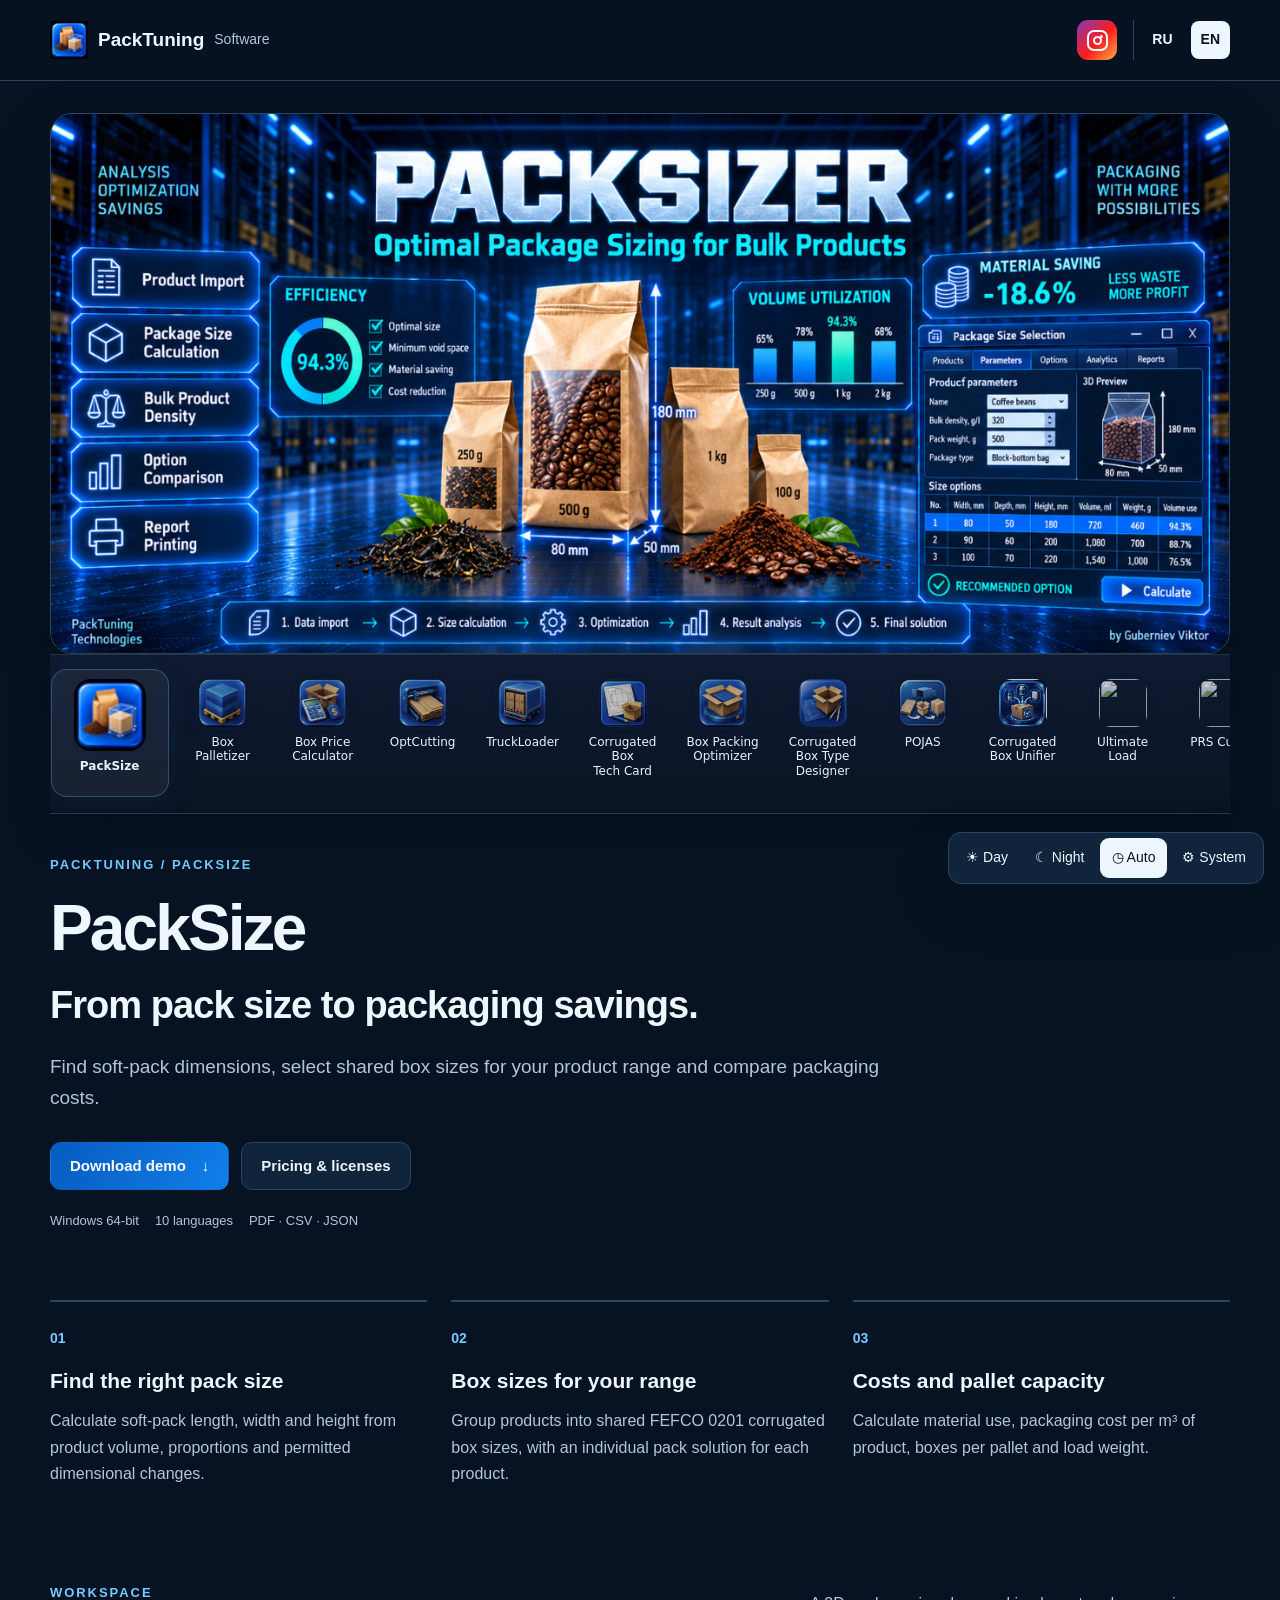
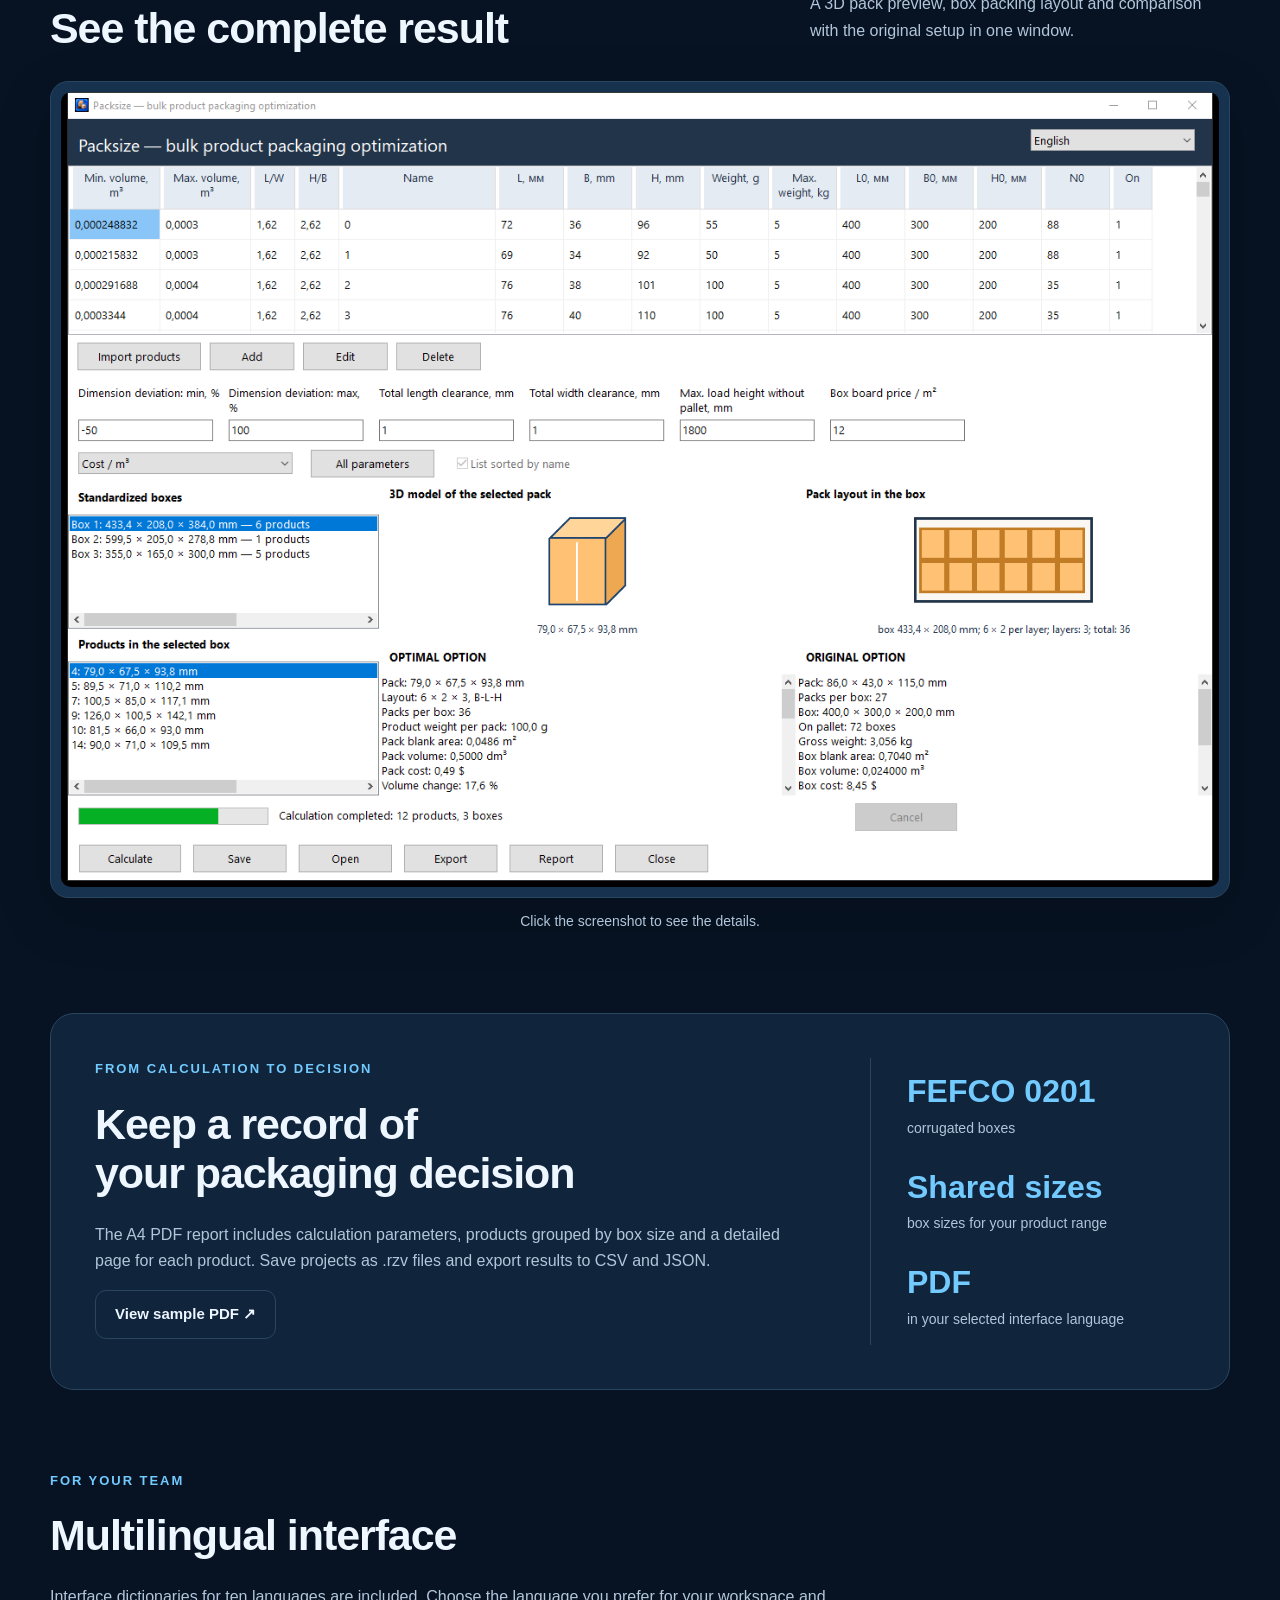
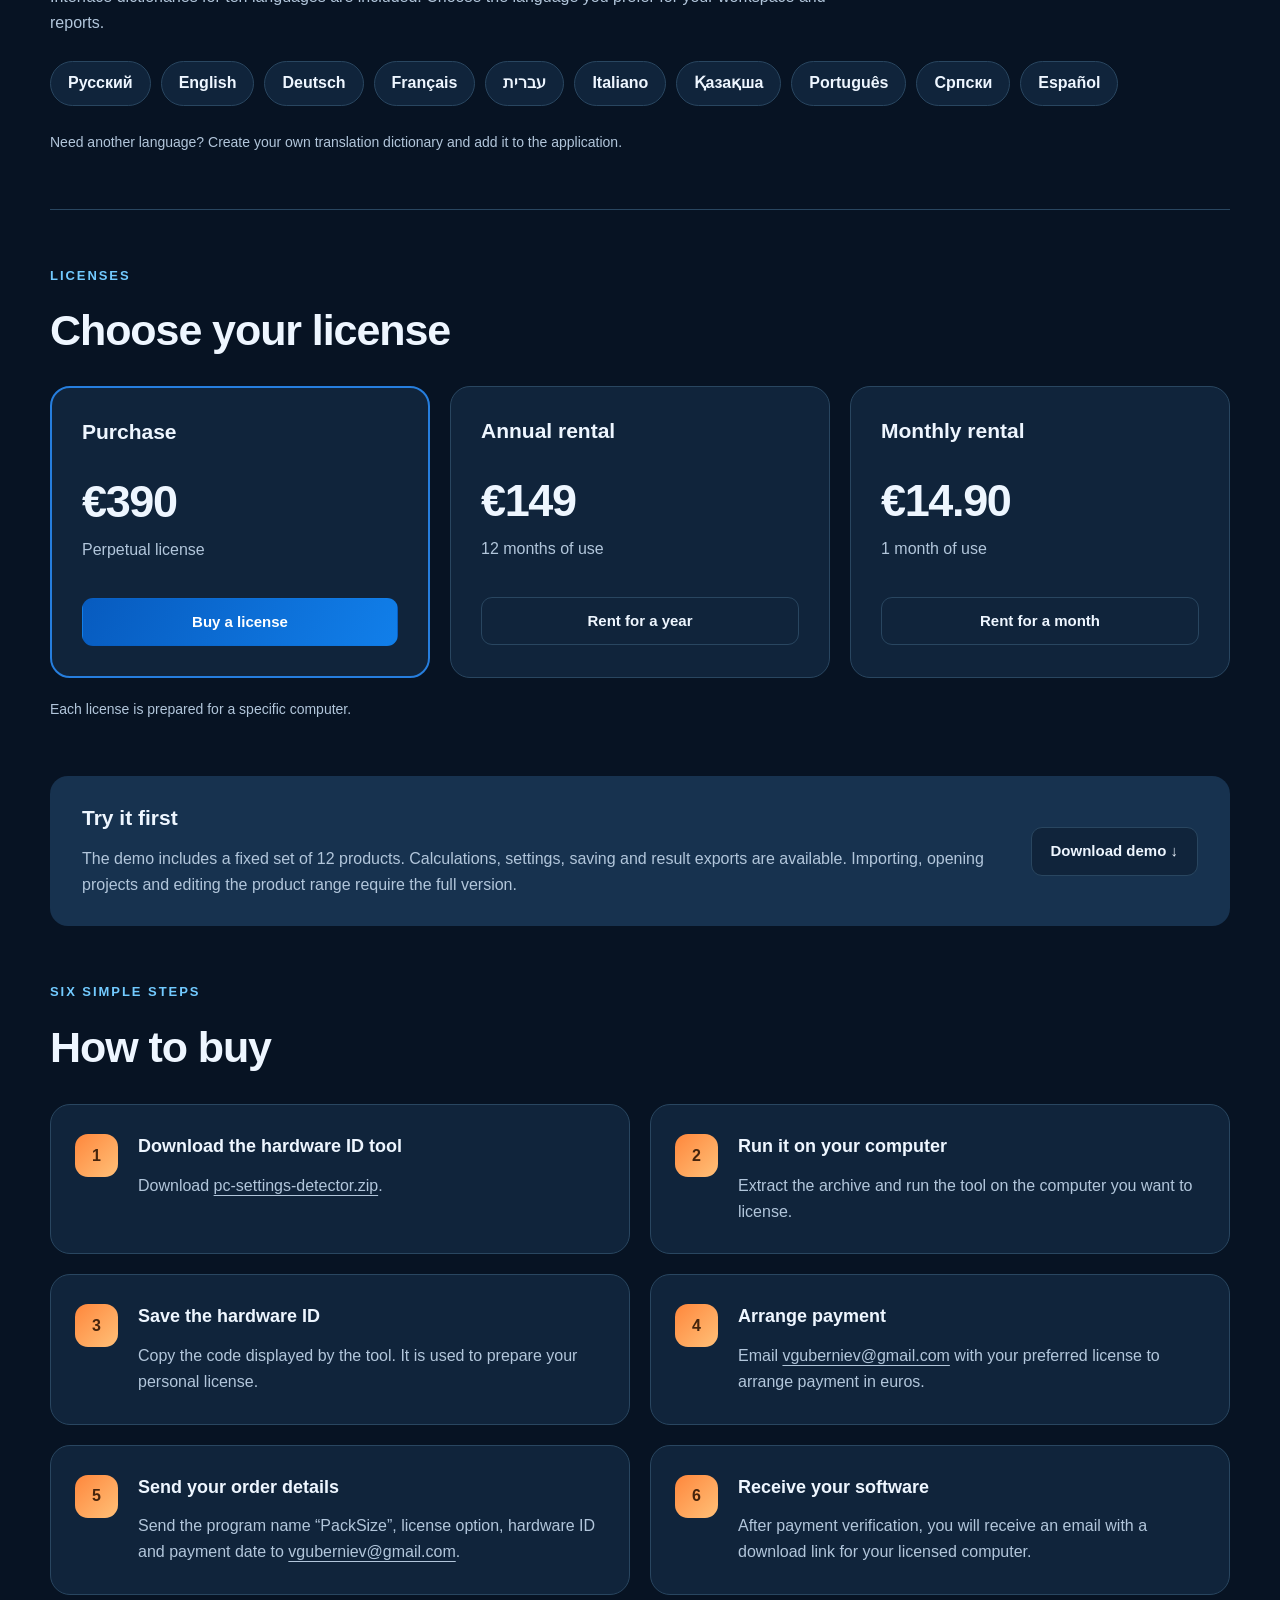
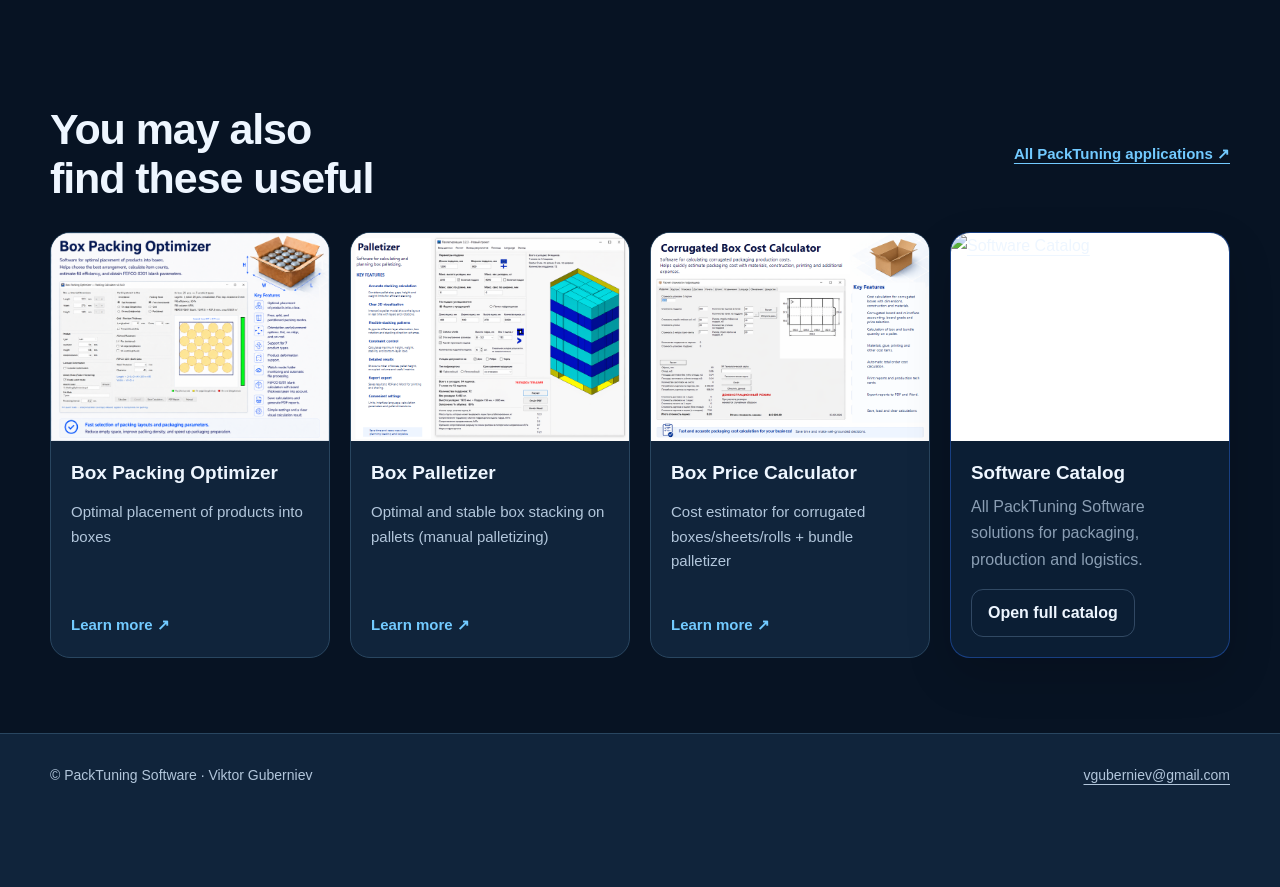
==== commit dafcf3b8: "Align RU and EN navigation with canonical PackTuning commercial order" ====
--- a/en.html
+++ b/en.html
@@ -1,26 +1,26 @@
-<!doctype html>
-<html lang="en" data-theme="day"><head><meta charset="utf-8"><meta name="viewport" content="width=device-width,initial-scale=1"><title>PackSize — packaging optimization for bulk products</title><meta name="description" content="Optimize soft-pack dimensions, select shared box sizes and calculate pallet capacity and packaging costs. Windows software with 10 interface languages."><link rel="icon" href="assets/packsize.ico"><link rel="canonical" href="https://governorv.github.io/PackSizer/en.html"><link rel="alternate" hreflang="ru" href="https://governorv.github.io/PackSizer/"><link rel="alternate" hreflang="en" href="https://governorv.github.io/PackSizer/en.html"><link rel="stylesheet" href="style.css?v=20260920"><link rel="stylesheet" href="program-garland.css"><link rel="stylesheet" href="site-layout.css?v=20260920-2"><script src="app.js" defer></script></head>
-<body><a class="skip" href="#main">Skip to content</a>
-<header><div class="container topbar"><a class="brand" href="https://governorv.github.io/?lang=en"><img src="assets/packsize.png" width="38" height="38" alt="">PackTuning <span>Software</span></a><div class="header-controls"><div class="social" aria-label="Social media"><a class="instagram" href="https://www.instagram.com/packtuning/" target="_blank" rel="noopener noreferrer" aria-label="Instagram @packtuning" title="Instagram @packtuning"><span class="instagram-glyph" aria-hidden="true"></span></a></div><nav class="language" aria-label="Website language"><a href="index.html" lang="ru" >RU</a><a href="en.html" lang="en" aria-current="page">EN</a></nav></div></div></header>
-<main id="main" class="container">
-<div class="hero-banner" id="top"><img src="assets/hero-en.png" width="1356" height="620" fetchpriority="high" alt="PackSize — optimize pack dimensions for bulk products"></div>
-<nav id="pt-program-garland" class="pt-program-garland" aria-label="PackTuning applications"><div class="pt-program-garland-track"><a class="pt-program-garland-item" data-program="packsize" href="#top" aria-current="page" title="PackSize"><img class="pt-program-garland-icon" src="assets/packsize.png" alt="" width="72" height="72" loading="eager"><span class="pt-program-garland-label">PackSize</span></a><a class="pt-program-garland-item" data-program="optpacker" href="https://governorv.github.io/OptPacker/?lang=en" target="_blank" rel="noopener noreferrer" title="Box Packing Optimizer"><img class="pt-program-garland-icon" src="assets/fasovshik.png" alt="" width="48" height="48" loading="eager"><span class="pt-program-garland-label">Box Packing Optimizer</span></a><a class="pt-program-garland-item" data-program="rollslitter" href="https://governorv.github.io/rollslitter/?lang=en" target="_blank" rel="noopener noreferrer" title="Roll Slitter"><img class="pt-program-garland-icon" src="https://governorv.github.io/rollslitter/assets/app-icon.png" alt="" width="48" height="48" loading="lazy"><span class="pt-program-garland-label">Roll Slitter</span></a><a class="pt-program-garland-item" data-program="prs" href="https://governorv.github.io/prs/?lang=en" target="_blank" rel="noopener noreferrer" title="PRS Cutter"><img class="pt-program-garland-icon" src="https://governorv.github.io/prs/assets/app-icon.png" alt="" width="48" height="48" loading="lazy"><span class="pt-program-garland-label">PRS Cutter</span></a><a class="pt-program-garland-item" data-program="unificator" href="https://governorv.github.io/Unificator/?lang=en" target="_blank" rel="noopener noreferrer" title="Corrugated Box Unifier"><img class="pt-program-garland-icon" src="assets/unificator.png" alt="" width="48" height="48" loading="eager"><span class="pt-program-garland-label">Corrugated Box Unifier</span></a><a class="pt-program-garland-item" data-program="boxpalletizer" href="https://governorv.github.io/BoxPalletizer/#en" target="_blank" rel="noopener noreferrer" title="Box Palletizer"><img class="pt-program-garland-icon" src="assets/palletizer.png" alt="" width="48" height="48" loading="eager"><span class="pt-program-garland-label">Box Palletizer</span></a><a class="pt-program-garland-item" data-program="standards" href="https://governorv.github.io/Standards/?lang=en" target="_blank" rel="noopener noreferrer" title="GOST Standards Guide"><img class="pt-program-garland-icon" src="assets/standards.jpg" alt="" width="48" height="48" loading="eager"><span class="pt-program-garland-label">GOST Standards Guide</span></a><a class="pt-program-garland-item" data-program="gost" href="https://governorv.github.io/gost/?lang=en" target="_blank" rel="noopener noreferrer" title="GOST Load Calculator"><img class="pt-program-garland-icon" src="assets/gost.png" alt="" width="48" height="48" loading="eager"><span class="pt-program-garland-label">GOST Load Calculator</span></a><a class="pt-program-garland-item" data-program="limitload" href="https://governorv.github.io/limitload/?lang=en" target="_blank" rel="noopener noreferrer" title="Ultimate Load"><img class="pt-program-garland-icon" src="https://governorv.github.io/limitload/assets/app-icon.png" alt="" width="48" height="48" loading="lazy"><span class="pt-program-garland-label">Ultimate Load</span></a><a class="pt-program-garland-item" data-program="boxprice" href="https://governorv.github.io/BoxPriceCalculator/#en" target="_blank" rel="noopener noreferrer" title="Box Price Calculator"><img class="pt-program-garland-icon" src="assets/boxprice.png" alt="" width="48" height="48" loading="eager"><span class="pt-program-garland-label">Box Price Calculator</span></a><a class="pt-program-garland-item" data-program="optcutting" href="https://governorv.github.io/OptCutting/?lang=en" target="_blank" rel="noopener noreferrer" title="OptCutting"><img class="pt-program-garland-icon" src="assets/optcutting.png" alt="" width="48" height="48" loading="eager"><span class="pt-program-garland-label">OptCutting</span></a><a class="pt-program-garland-item" data-program="techcard" href="https://governorv.github.io/GofroTechCard/?lang=en" target="_blank" rel="noopener noreferrer" title="Corrugated Box Tech Card"><img class="pt-program-garland-icon" src="assets/techcard.png" alt="" width="48" height="48" loading="eager"><span class="pt-program-garland-label">Corrugated Box Tech Card</span></a><a class="pt-program-garland-item" data-program="bottleoptimizer" href="https://governorv.github.io/BottleOptimizer/?lang=en" target="_blank" rel="noopener noreferrer" title="Bottle Optimizer"><img class="pt-program-garland-icon" src="assets/bottleoptimizer-icon.png" alt="" width="48" height="48" loading="eager"><span class="pt-program-garland-label">Bottle Optimizer</span></a><a class="pt-program-garland-item" data-program="truckloader" href="https://governorv.github.io/truckloader-site/?lang=en" target="_blank" rel="noopener noreferrer" title="TruckLoader"><img class="pt-program-garland-icon" src="assets/truckloader.png" alt="" width="48" height="48" loading="eager"><span class="pt-program-garland-label">TruckLoader</span></a><a class="pt-program-garland-item" data-program="pojas" href="https://governorv.github.io/Pojas/?lang=en" target="_blank" rel="noopener noreferrer" title="POJAS"><img class="pt-program-garland-icon" src="assets/pojas.png" alt="" width="48" height="48" loading="eager"><span class="pt-program-garland-label">POJAS</span></a><a class="pt-program-garland-item" data-program="boxtypes" href="https://governorv.github.io/BoxTypes/?lang=en" target="_blank" rel="noopener noreferrer" title="Corrugated Box Type Designer"><img class="pt-program-garland-icon" src="assets/boxtypes.png" alt="" width="48" height="48" loading="eager"><span class="pt-program-garland-label">Corrugated Box Type Designer</span></a><a class="pt-program-garland-item" data-program="platepalletizer" href="https://governorv.github.io/palletizer-site/#en" target="_blank" rel="noopener noreferrer" title="Sheet Palletizer"><img class="pt-program-garland-icon" src="assets/platepalletizer.png" alt="" width="48" height="48" loading="eager"><span class="pt-program-garland-label">Sheet Palletizer</span></a><a class="pt-program-garland-item" data-program="dbsearch" href="https://governorv.github.io/DBSearch/#en" target="_blank" rel="noopener noreferrer" title="Database Search Tool"><img class="pt-program-garland-icon" src="assets/dbsearch.png" alt="" width="48" height="48" loading="eager"><span class="pt-program-garland-label">Database Search Tool</span></a><a class="pt-program-garland-item" data-program="licman" href="https://governorv.github.io/Licman/#en" target="_blank" rel="noopener noreferrer" title="License Manager"><img class="pt-program-garland-icon" src="assets/licman.png" alt="" width="48" height="48" loading="eager"><span class="pt-program-garland-label">License Manager</span></a></div></nav>
-<section class="hero"><div class="hero-copy"><p class="eyebrow">PACKTUNING / PACKSIZE</p><h1>PackSize</h1><h2>From pack size to packaging savings.</h2><p class="lead">Find soft-pack dimensions, select shared box sizes for your product range and compare packaging costs.</p><div class="actions"><a class="button primary" href="https://mega.nz/file/mwImhRqK#BIu82yFbv7DLz_gE6C94kl0_4tqVM2X-BHFfdvHLipM" target="_blank" rel="noopener noreferrer">Download demo <span aria-hidden="true">↓</span></a><a class="button" href="#pricing">Pricing & licenses</a></div><div class="tags"><span>Windows 64-bit</span><span>10 languages</span><span>PDF · CSV · JSON</span></div></div></section>
-<section class="features" id="features"><article><span class="number">01</span><h3>Find the right pack size</h3><p>Calculate soft-pack length, width and height from product volume, proportions and permitted dimensional changes.</p></article><article><span class="number">02</span><h3>Box sizes for your range</h3><p>Group products into shared FEFCO 0201 corrugated box sizes, with an individual pack solution for each product.</p></article><article><span class="number">03</span><h3>Costs and pallet capacity</h3><p>Calculate material use, packaging cost per m³ of product, boxes per pallet and load weight.</p></article></section>
-<section class="section" id="screenshots"><div class="section-heading"><div><p class="eyebrow">WORKSPACE</p><h2>See the complete result</h2></div><p>A 3D pack preview, box packing layout and comparison with the original setup in one window.</p></div><button class="screenshot" aria-label="Enlarge application screenshot"><img src="assets/screen-en.png" width="1341" height="917" alt="PackSize: product range, shared box sizes, 3D pack preview, packing layout and calculation results" loading="lazy"></button><p class="caption">Click the screenshot to see the details.</p></section>
-<section class="report-panel"><div><p class="eyebrow">FROM CALCULATION TO DECISION</p><h2>Keep a record of<br>your packaging decision</h2><p>The A4 PDF report includes calculation parameters, products grouped by box size and a detailed page for each product. Save projects as .rzv files and export results to CSV and JSON.</p><a class="button" href="downloads/report-en.pdf" target="_blank" rel="noopener">View sample PDF ↗</a></div><div class="report-summary"><b>FEFCO 0201</b><span>corrugated boxes</span><b>Shared sizes</b><span>box sizes for your product range</span><b>PDF</b><span>in your selected interface language</span></div></section>
-<section class="section language-panel" id="languages"><p class="eyebrow">FOR YOUR TEAM</p><h2>Multilingual interface</h2><p>Interface dictionaries for ten languages are included. Choose the language you prefer for your workspace and reports.</p><div class="language-chips"><span >Русский</span><span >English</span><span >Deutsch</span><span >Français</span><span dir="rtl">עברית</span><span >Italiano</span><span >Қазақша</span><span >Português</span><span >Српски</span><span >Español</span></div><p class="note">Need another language? Create your own translation dictionary and add it to the application.</p></section>
-<section class="section" id="pricing"><p class="eyebrow">LICENSES</p><h2>Choose your license</h2><div class="pricing"><article class="price-card featured"><h3>Purchase</h3><p class="price">€390</p><p>Perpetual license</p><a class="button primary" href="#buy">Buy a license</a></article><article class="price-card "><h3>Annual rental</h3><p class="price">€149</p><p>12 months of use</p><a class="button " href="#buy">Rent for a year</a></article><article class="price-card "><h3>Monthly rental</h3><p class="price">€14.90</p><p>1 month of use</p><a class="button " href="#buy">Rent for a month</a></article></div><p class="note">Each license is prepared for a specific computer.</p></section>
-<section class="demo-panel"><div><h3>Try it first</h3><p>The demo includes a fixed set of 12 products. Calculations, settings, saving and result exports are available. Importing, opening projects and editing the product range require the full version.</p></div><a class="button" href="https://mega.nz/file/mwImhRqK#BIu82yFbv7DLz_gE6C94kl0_4tqVM2X-BHFfdvHLipM" target="_blank" rel="noopener noreferrer">Download demo ↓</a></section>
-<section class="section" id="buy"><p class="eyebrow">SIX SIMPLE STEPS</p><h2>How to buy</h2><ol class="purchase"><li><h3>Download the hardware ID tool</h3><p>Download <a href="https://disk.yandex.ru/d/rmziVsloasOaug" target="_blank" rel="noopener noreferrer">pc-settings-detector.zip</a>.</p></li><li><h3>Run it on your computer</h3><p>Extract the archive and run the tool on the computer you want to license.</p></li><li><h3>Save the hardware ID</h3><p>Copy the code displayed by the tool. It is used to prepare your personal license.</p></li><li><h3>Arrange payment</h3><p>Email <a href="mailto:vguberniev@gmail.com?subject=PackSize%20license">vguberniev@gmail.com</a> with your preferred license to arrange payment in euros.</p></li><li><h3>Send your order details</h3><p>Send the program name “PackSize”, license option, hardware ID and payment date to <a href="mailto:vguberniev@gmail.com?subject=PackSize%20license">vguberniev@gmail.com</a>.</p></li><li><h3>Receive your software</h3><p>After payment verification, you will receive an email with a download link for your licensed computer.</p></li></ol></section>
-<section class="section" id="related"><div class="section-heading"><h2>You may also<br>find these useful</h2><a class="text-link" href="https://governorv.github.io/?lang=en">All PackTuning applications ↗</a></div><div class="related"><a class="related-card" href="https://governorv.github.io/OptPacker/?lang=en"><img src="assets/fasovshik_banner_en.png" alt="Box Packing Optimizer" loading="lazy"><div class="related-body"><h3>Box Packing Optimizer</h3><p>Optimal placement of products into boxes</p><span class="text-link">Learn more ↗</span></div></a><a class="related-card" href="https://governorv.github.io/BoxPalletizer/#en"><img src="assets/palletizer_banner_en.png" alt="Box Palletizer" loading="lazy"><div class="related-body"><h3>Box Palletizer</h3><p>Optimal and stable box stacking on pallets (manual palletizing)</p><span class="text-link">Learn more ↗</span></div></a><a class="related-card" href="https://governorv.github.io/BoxPriceCalculator/#en"><img src="assets/boxprice_banner_en.png" alt="Box Price Calculator" loading="lazy"><div class="related-body"><h3>Box Price Calculator</h3><p>Cost estimator for corrugated boxes/sheets/rolls + bundle palletizer</p><span class="text-link">Learn more ↗</span></div></a><article class="smart-related-card smart-catalog-card">
-      <a href="https://governorv.github.io/#en" target="_blank" rel="noopener"><img src="https://governorv.github.io/catalog_banner_en.png" alt="Software Catalog" loading="lazy"></a>
-      <div class="smart-related-body">
-        <h3>Software Catalog</h3>
-        <p>All PackTuning Software solutions for packaging, production and logistics.</p>
-        <a class="smart-related-link" href="https://governorv.github.io/#en" target="_blank" rel="noopener">Open full catalog</a>
-      </div>
-    </article></div></section>
-</main><footer><div class="container"><span>© PackTuning Software · Viktor Guberniev</span><a href="mailto:vguberniev@gmail.com">vguberniev@gmail.com</a></div></footer>
-<div class="theme-switcher" role="group" aria-label="Color scheme"><button type="button" data-mode="day" aria-pressed="false" title="Day"><span aria-hidden="true">☀</span> Day</button><button type="button" data-mode="night" aria-pressed="false" title="Night"><span aria-hidden="true">☾</span> Night</button><button type="button" data-mode="auto" aria-pressed="false" title="Auto"><span aria-hidden="true">◷</span> Auto</button><button type="button" data-mode="system" aria-pressed="false" title="System"><span aria-hidden="true">⚙</span> System</button></div>
+<!doctype html>
+<html lang="en" data-theme="day"><head><meta charset="utf-8"><meta name="viewport" content="width=device-width,initial-scale=1"><title>PackSize — packaging optimization for bulk products</title><meta name="description" content="Optimize soft-pack dimensions, select shared box sizes and calculate pallet capacity and packaging costs. Windows software with 10 interface languages."><link rel="icon" href="assets/packsize.ico"><link rel="canonical" href="https://governorv.github.io/PackSizer/en.html"><link rel="alternate" hreflang="ru" href="https://governorv.github.io/PackSizer/"><link rel="alternate" hreflang="en" href="https://governorv.github.io/PackSizer/en.html"><link rel="stylesheet" href="style.css?v=20260920"><link rel="stylesheet" href="program-garland.css"><link rel="stylesheet" href="site-layout.css?v=20260920-2"><script src="app.js" defer></script></head>
+<body><a class="skip" href="#main">Skip to content</a>
+<header><div class="container topbar"><a class="brand" href="https://governorv.github.io/?lang=en"><img src="assets/packsize.png" width="38" height="38" alt="">PackTuning <span>Software</span></a><div class="header-controls"><div class="social" aria-label="Social media"><a class="instagram" href="https://www.instagram.com/packtuning/" target="_blank" rel="noopener noreferrer" aria-label="Instagram @packtuning" title="Instagram @packtuning"><span class="instagram-glyph" aria-hidden="true"></span></a></div><nav class="language" aria-label="Website language"><a href="index.html" lang="ru" >RU</a><a href="en.html" lang="en" aria-current="page">EN</a></nav></div></div></header>
+<main id="main" class="container">
+<div class="hero-banner" id="top"><img src="assets/hero-en.png" width="1356" height="620" fetchpriority="high" alt="PackSize — optimize pack dimensions for bulk products"></div>
+<nav id="pt-program-garland" class="pt-program-garland" aria-label="PackTuning applications"><div class="pt-program-garland-track"><a class="pt-program-garland-item" data-program="packsizer" href="#top" aria-current="page" title="PackSize"><img class="pt-program-garland-icon" src="assets/packsize.png" alt="" width="72" height="72" loading="eager"><span class="pt-program-garland-label">PackSize</span></a><a class="pt-program-garland-item" data-program="boxpalletizer" href="https://governorv.github.io/BoxPalletizer/#en" target="_blank" rel="noopener noreferrer" title="Box Palletizer"><img class="pt-program-garland-icon" src="assets/palletizer.png" alt="" width="48" height="48" loading="eager"><span class="pt-program-garland-label">Box Palletizer</span></a><a class="pt-program-garland-item" data-program="boxpricecalculator" href="https://governorv.github.io/BoxPriceCalculator/#en" target="_blank" rel="noopener noreferrer" title="Box Price Calculator"><img class="pt-program-garland-icon" src="assets/boxprice.png" alt="" width="48" height="48" loading="eager"><span class="pt-program-garland-label">Box Price Calculator</span></a><a class="pt-program-garland-item" data-program="optcutting" href="https://governorv.github.io/OptCutting/?lang=en" target="_blank" rel="noopener noreferrer" title="OptCutting"><img class="pt-program-garland-icon" src="assets/optcutting.png" alt="" width="48" height="48" loading="eager"><span class="pt-program-garland-label">OptCutting</span></a><a class="pt-program-garland-item" data-program="truckloader" href="https://governorv.github.io/truckloader-site/?lang=en" target="_blank" rel="noopener noreferrer" title="TruckLoader"><img class="pt-program-garland-icon" src="assets/truckloader.png" alt="" width="48" height="48" loading="eager"><span class="pt-program-garland-label">TruckLoader</span></a><a class="pt-program-garland-item" data-program="gofrotechcard" href="https://governorv.github.io/GofroTechCard/?lang=en" target="_blank" rel="noopener noreferrer" title="Corrugated Box Tech Card"><img class="pt-program-garland-icon" src="assets/techcard.png" alt="" width="48" height="48" loading="eager"><span class="pt-program-garland-label">Corrugated Box Tech Card</span></a><a class="pt-program-garland-item" data-program="optpacker" href="https://governorv.github.io/OptPacker/?lang=en" target="_blank" rel="noopener noreferrer" title="Box Packing Optimizer"><img class="pt-program-garland-icon" src="assets/fasovshik.png" alt="" width="48" height="48" loading="eager"><span class="pt-program-garland-label">Box Packing Optimizer</span></a><a class="pt-program-garland-item" data-program="boxtypes" href="https://governorv.github.io/BoxTypes/?lang=en" target="_blank" rel="noopener noreferrer" title="Corrugated Box Type Designer"><img class="pt-program-garland-icon" src="assets/boxtypes.png" alt="" width="48" height="48" loading="eager"><span class="pt-program-garland-label">Corrugated Box Type Designer</span></a><a class="pt-program-garland-item" data-program="pojas" href="https://governorv.github.io/Pojas/?lang=en" target="_blank" rel="noopener noreferrer" title="POJAS"><img class="pt-program-garland-icon" src="assets/pojas.png" alt="" width="48" height="48" loading="eager"><span class="pt-program-garland-label">POJAS</span></a><a class="pt-program-garland-item" data-program="unificator" href="https://governorv.github.io/Unificator/?lang=en" target="_blank" rel="noopener noreferrer" title="Corrugated Box Unifier"><img class="pt-program-garland-icon" src="assets/unificator.png" alt="" width="48" height="48" loading="eager"><span class="pt-program-garland-label">Corrugated Box Unifier</span></a><a class="pt-program-garland-item" data-program="limitload" href="https://governorv.github.io/limitload/?lang=en" target="_blank" rel="noopener noreferrer" title="Ultimate Load"><img class="pt-program-garland-icon" src="https://governorv.github.io/limitload/assets/app-icon.png" alt="" width="48" height="48" loading="lazy"><span class="pt-program-garland-label">Ultimate Load</span></a><a class="pt-program-garland-item" data-program="prs" href="https://governorv.github.io/prs/?lang=en" target="_blank" rel="noopener noreferrer" title="PRS Cutter"><img class="pt-program-garland-icon" src="https://governorv.github.io/prs/assets/app-icon.png" alt="" width="48" height="48" loading="lazy"><span class="pt-program-garland-label">PRS Cutter</span></a><a class="pt-program-garland-item" data-program="composer" href="https://governorv.github.io/composer/?lang=en" target="_blank" rel="noopener noreferrer" title="Composer"><img class="pt-program-garland-icon" src="https://governorv.github.io/composer/assets/app-icon.png" alt="" width="48" height="48" loading="lazy"><span class="pt-program-garland-label">Composer</span></a><a class="pt-program-garland-item" data-program="rollslitter" href="https://governorv.github.io/rollslitter/?lang=en" target="_blank" rel="noopener noreferrer" title="Roll Slitter"><img class="pt-program-garland-icon" src="https://governorv.github.io/rollslitter/assets/app-icon.png" alt="" width="48" height="48" loading="lazy"><span class="pt-program-garland-label">Roll Slitter</span></a><a class="pt-program-garland-item" data-program="knifemeter" href="https://governorv.github.io/knifemeter/?lang=en" target="_blank" rel="noopener noreferrer" title="KnifeMeter"><img class="pt-program-garland-icon" src="https://governorv.github.io/knifemeter/assets/app-icon.png" alt="" width="48" height="48" loading="lazy"><span class="pt-program-garland-label">KnifeMeter</span></a><a class="pt-program-garland-item" data-program="gratings" href="https://governorv.github.io/gratings/?lang=en" target="_blank" rel="noopener noreferrer" title="Self-assembly Dividers"><img class="pt-program-garland-icon" src="https://governorv.github.io/gratings/assets/app-icon.png" alt="" width="48" height="48" loading="lazy"><span class="pt-program-garland-label">Self-assembly Dividers</span></a><a class="pt-program-garland-item" data-program="bottleoptimizer" href="https://governorv.github.io/BottleOptimizer/?lang=en" target="_blank" rel="noopener noreferrer" title="Bottle Optimizer"><img class="pt-program-garland-icon" src="assets/bottleoptimizer-icon.png" alt="" width="48" height="48" loading="eager"><span class="pt-program-garland-label">Bottle Optimizer</span></a><a class="pt-program-garland-item" data-program="platepalletizer" href="https://governorv.github.io/palletizer-site/#en" target="_blank" rel="noopener noreferrer" title="Sheet Palletizer"><img class="pt-program-garland-icon" src="assets/platepalletizer.png" alt="" width="48" height="48" loading="eager"><span class="pt-program-garland-label">Sheet Palletizer</span></a><a class="pt-program-garland-item" data-program="gost914290" href="https://governorv.github.io/gost/?lang=en" target="_blank" rel="noopener noreferrer" title="GOST Load Calculator"><img class="pt-program-garland-icon" src="assets/gost.png" alt="" width="48" height="48" loading="eager"><span class="pt-program-garland-label">GOST Load Calculator</span></a><a class="pt-program-garland-item" data-program="standards" href="https://governorv.github.io/Standards/?lang=en" target="_blank" rel="noopener noreferrer" title="GOST Standards Guide"><img class="pt-program-garland-icon" src="assets/standards.jpg" alt="" width="48" height="48" loading="eager"><span class="pt-program-garland-label">GOST Standards Guide</span></a><a class="pt-program-garland-item" data-program="dbsearch" href="https://governorv.github.io/DBSearch/#en" target="_blank" rel="noopener noreferrer" title="Database Search Tool"><img class="pt-program-garland-icon" src="assets/dbsearch.png" alt="" width="48" height="48" loading="eager"><span class="pt-program-garland-label">Database Search Tool</span></a><a class="pt-program-garland-item" data-program="licman" href="https://governorv.github.io/Licman/#en" target="_blank" rel="noopener noreferrer" title="License Manager"><img class="pt-program-garland-icon" src="assets/licman.png" alt="" width="48" height="48" loading="eager"><span class="pt-program-garland-label">License Manager</span></a></div></nav>
+<section class="hero"><div class="hero-copy"><p class="eyebrow">PACKTUNING / PACKSIZE</p><h1>PackSize</h1><h2>From pack size to packaging savings.</h2><p class="lead">Find soft-pack dimensions, select shared box sizes for your product range and compare packaging costs.</p><div class="actions"><a class="button primary" href="https://mega.nz/file/mwImhRqK#BIu82yFbv7DLz_gE6C94kl0_4tqVM2X-BHFfdvHLipM" target="_blank" rel="noopener noreferrer">Download demo <span aria-hidden="true">↓</span></a><a class="button" href="#pricing">Pricing & licenses</a></div><div class="tags"><span>Windows 64-bit</span><span>10 languages</span><span>PDF · CSV · JSON</span></div></div></section>
+<section class="features" id="features"><article><span class="number">01</span><h3>Find the right pack size</h3><p>Calculate soft-pack length, width and height from product volume, proportions and permitted dimensional changes.</p></article><article><span class="number">02</span><h3>Box sizes for your range</h3><p>Group products into shared FEFCO 0201 corrugated box sizes, with an individual pack solution for each product.</p></article><article><span class="number">03</span><h3>Costs and pallet capacity</h3><p>Calculate material use, packaging cost per m³ of product, boxes per pallet and load weight.</p></article></section>
+<section class="section" id="screenshots"><div class="section-heading"><div><p class="eyebrow">WORKSPACE</p><h2>See the complete result</h2></div><p>A 3D pack preview, box packing layout and comparison with the original setup in one window.</p></div><button class="screenshot" aria-label="Enlarge application screenshot"><img src="assets/screen-en.png" width="1341" height="917" alt="PackSize: product range, shared box sizes, 3D pack preview, packing layout and calculation results" loading="lazy"></button><p class="caption">Click the screenshot to see the details.</p></section>
+<section class="report-panel"><div><p class="eyebrow">FROM CALCULATION TO DECISION</p><h2>Keep a record of<br>your packaging decision</h2><p>The A4 PDF report includes calculation parameters, products grouped by box size and a detailed page for each product. Save projects as .rzv files and export results to CSV and JSON.</p><a class="button" href="downloads/report-en.pdf" target="_blank" rel="noopener">View sample PDF ↗</a></div><div class="report-summary"><b>FEFCO 0201</b><span>corrugated boxes</span><b>Shared sizes</b><span>box sizes for your product range</span><b>PDF</b><span>in your selected interface language</span></div></section>
+<section class="section language-panel" id="languages"><p class="eyebrow">FOR YOUR TEAM</p><h2>Multilingual interface</h2><p>Interface dictionaries for ten languages are included. Choose the language you prefer for your workspace and reports.</p><div class="language-chips"><span >Русский</span><span >English</span><span >Deutsch</span><span >Français</span><span dir="rtl">עברית</span><span >Italiano</span><span >Қазақша</span><span >Português</span><span >Српски</span><span >Español</span></div><p class="note">Need another language? Create your own translation dictionary and add it to the application.</p></section>
+<section class="section" id="pricing"><p class="eyebrow">LICENSES</p><h2>Choose your license</h2><div class="pricing"><article class="price-card featured"><h3>Purchase</h3><p class="price">€390</p><p>Perpetual license</p><a class="button primary" href="#buy">Buy a license</a></article><article class="price-card "><h3>Annual rental</h3><p class="price">€149</p><p>12 months of use</p><a class="button " href="#buy">Rent for a year</a></article><article class="price-card "><h3>Monthly rental</h3><p class="price">€14.90</p><p>1 month of use</p><a class="button " href="#buy">Rent for a month</a></article></div><p class="note">Each license is prepared for a specific computer.</p></section>
+<section class="demo-panel"><div><h3>Try it first</h3><p>The demo includes a fixed set of 12 products. Calculations, settings, saving and result exports are available. Importing, opening projects and editing the product range require the full version.</p></div><a class="button" href="https://mega.nz/file/mwImhRqK#BIu82yFbv7DLz_gE6C94kl0_4tqVM2X-BHFfdvHLipM" target="_blank" rel="noopener noreferrer">Download demo ↓</a></section>
+<section class="section" id="buy"><p class="eyebrow">SIX SIMPLE STEPS</p><h2>How to buy</h2><ol class="purchase"><li><h3>Download the hardware ID tool</h3><p>Download <a href="https://disk.yandex.ru/d/rmziVsloasOaug" target="_blank" rel="noopener noreferrer">pc-settings-detector.zip</a>.</p></li><li><h3>Run it on your computer</h3><p>Extract the archive and run the tool on the computer you want to license.</p></li><li><h3>Save the hardware ID</h3><p>Copy the code displayed by the tool. It is used to prepare your personal license.</p></li><li><h3>Arrange payment</h3><p>Email <a href="mailto:vguberniev@gmail.com?subject=PackSize%20license">vguberniev@gmail.com</a> with your preferred license to arrange payment in euros.</p></li><li><h3>Send your order details</h3><p>Send the program name “PackSize”, license option, hardware ID and payment date to <a href="mailto:vguberniev@gmail.com?subject=PackSize%20license">vguberniev@gmail.com</a>.</p></li><li><h3>Receive your software</h3><p>After payment verification, you will receive an email with a download link for your licensed computer.</p></li></ol></section>
+<section class="section" id="related"><div class="section-heading"><h2>You may also<br>find these useful</h2><a class="text-link" href="https://governorv.github.io/?lang=en">All PackTuning applications ↗</a></div><div class="related"><a class="related-card" href="https://governorv.github.io/OptPacker/?lang=en"><img src="assets/fasovshik_banner_en.png" alt="Box Packing Optimizer" loading="lazy"><div class="related-body"><h3>Box Packing Optimizer</h3><p>Optimal placement of products into boxes</p><span class="text-link">Learn more ↗</span></div></a><a class="related-card" href="https://governorv.github.io/BoxPalletizer/#en"><img src="assets/palletizer_banner_en.png" alt="Box Palletizer" loading="lazy"><div class="related-body"><h3>Box Palletizer</h3><p>Optimal and stable box stacking on pallets (manual palletizing)</p><span class="text-link">Learn more ↗</span></div></a><a class="related-card" href="https://governorv.github.io/BoxPriceCalculator/#en"><img src="assets/boxprice_banner_en.png" alt="Box Price Calculator" loading="lazy"><div class="related-body"><h3>Box Price Calculator</h3><p>Cost estimator for corrugated boxes/sheets/rolls + bundle palletizer</p><span class="text-link">Learn more ↗</span></div></a><article class="smart-related-card smart-catalog-card">
+      <a href="https://governorv.github.io/#en" target="_blank" rel="noopener"><img src="https://governorv.github.io/catalog_banner_en.png" alt="Software Catalog" loading="lazy"></a>
+      <div class="smart-related-body">
+        <h3>Software Catalog</h3>
+        <p>All PackTuning Software solutions for packaging, production and logistics.</p>
+        <a class="smart-related-link" href="https://governorv.github.io/#en" target="_blank" rel="noopener">Open full catalog</a>
+      </div>
+    </article></div></section>
+</main><footer><div class="container"><span>© PackTuning Software · Viktor Guberniev</span><a href="mailto:vguberniev@gmail.com">vguberniev@gmail.com</a></div></footer>
+<div class="theme-switcher" role="group" aria-label="Color scheme"><button type="button" data-mode="day" aria-pressed="false" title="Day"><span aria-hidden="true">☀</span> Day</button><button type="button" data-mode="night" aria-pressed="false" title="Night"><span aria-hidden="true">☾</span> Night</button><button type="button" data-mode="auto" aria-pressed="false" title="Auto"><span aria-hidden="true">◷</span> Auto</button><button type="button" data-mode="system" aria-pressed="false" title="System"><span aria-hidden="true">⚙</span> System</button></div>
 <dialog aria-label="Application screenshot"><button class="close" aria-label="Close">×</button><img src="assets/screen-en.png" alt="PackSize workspace"></dialog></body></html>
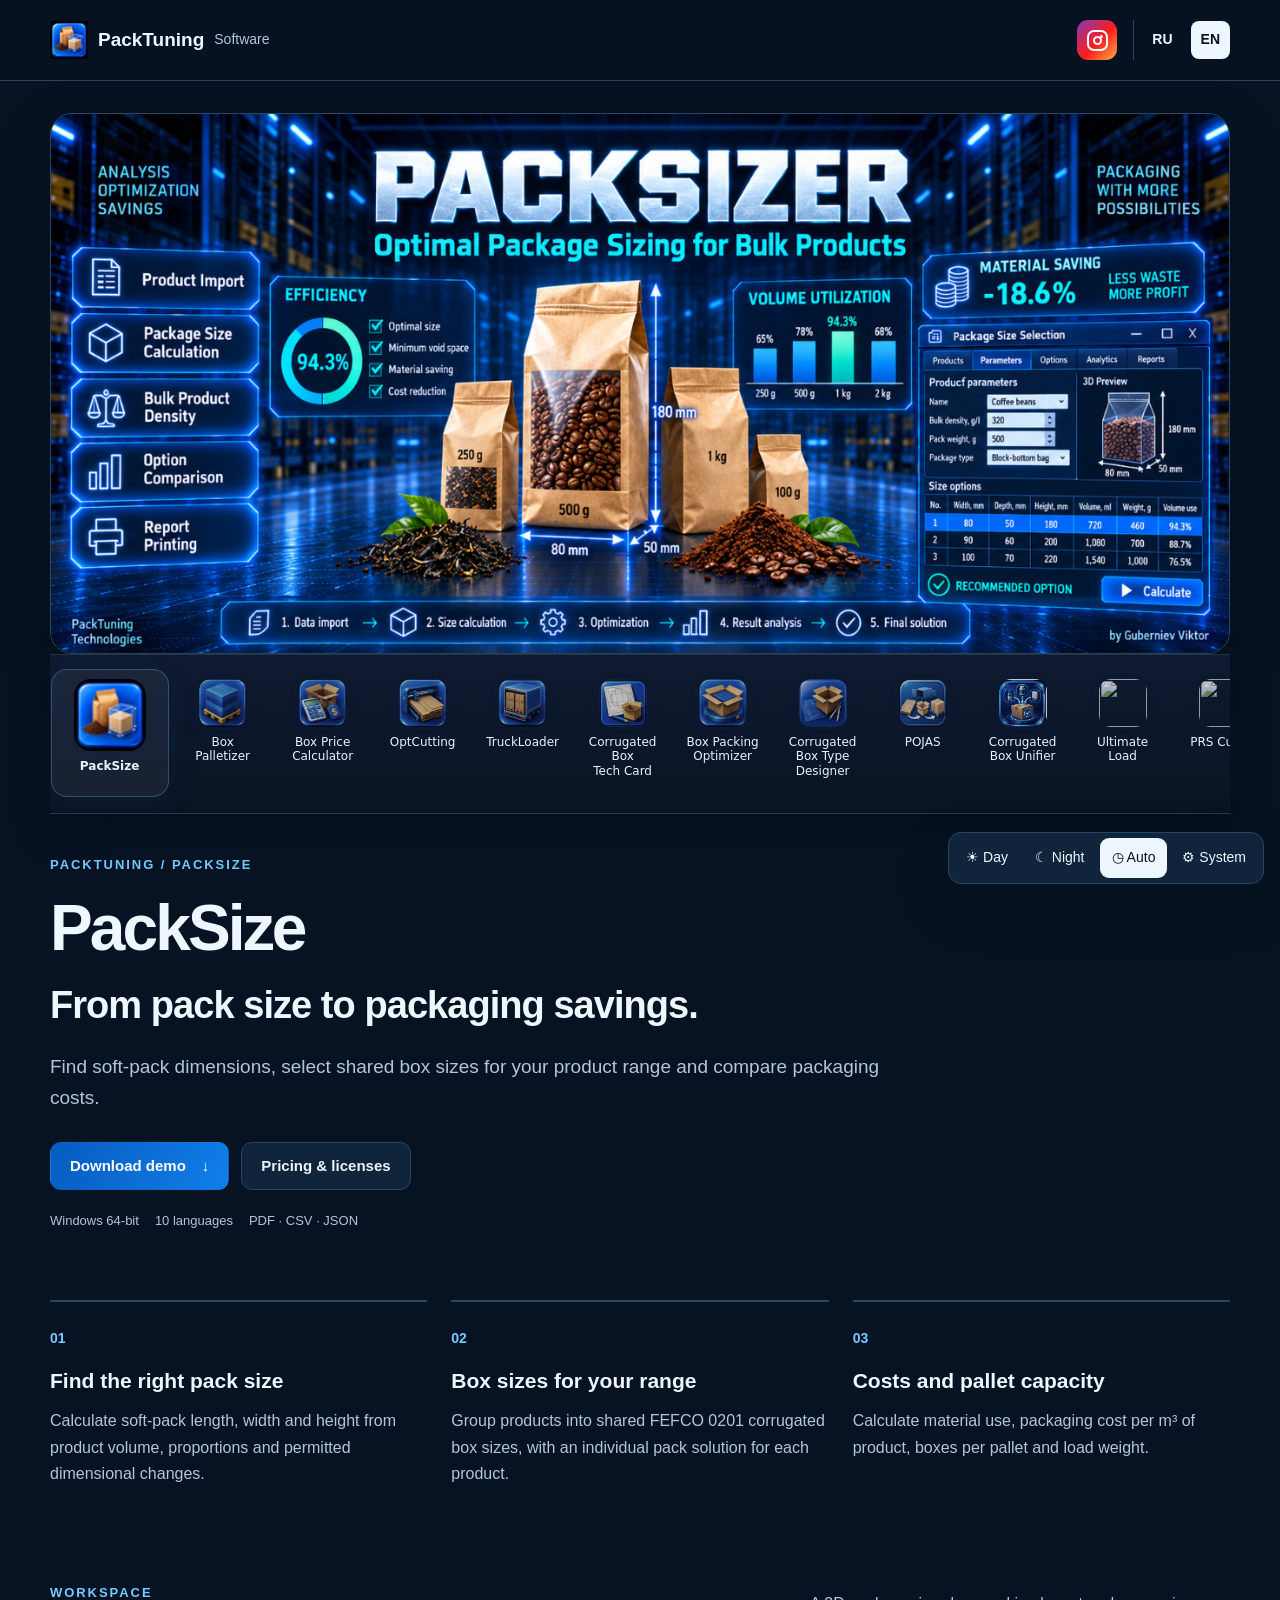
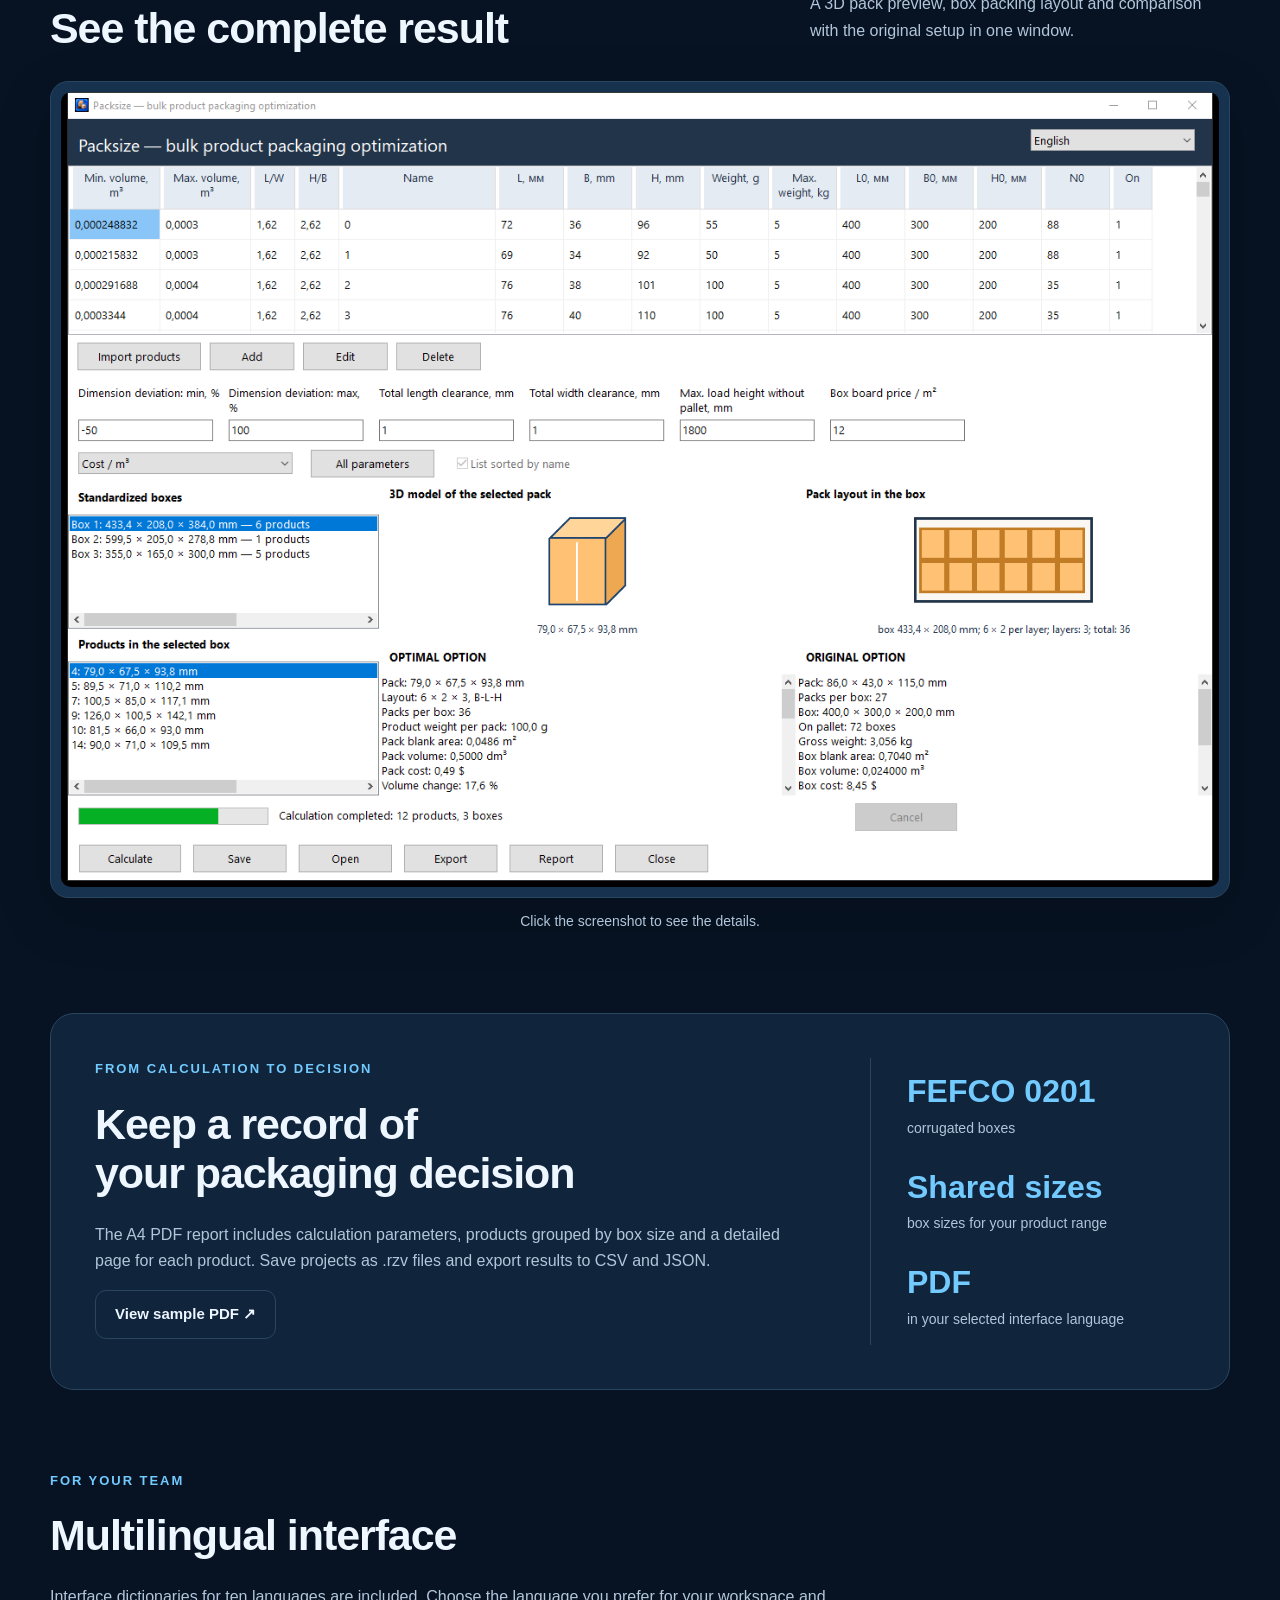
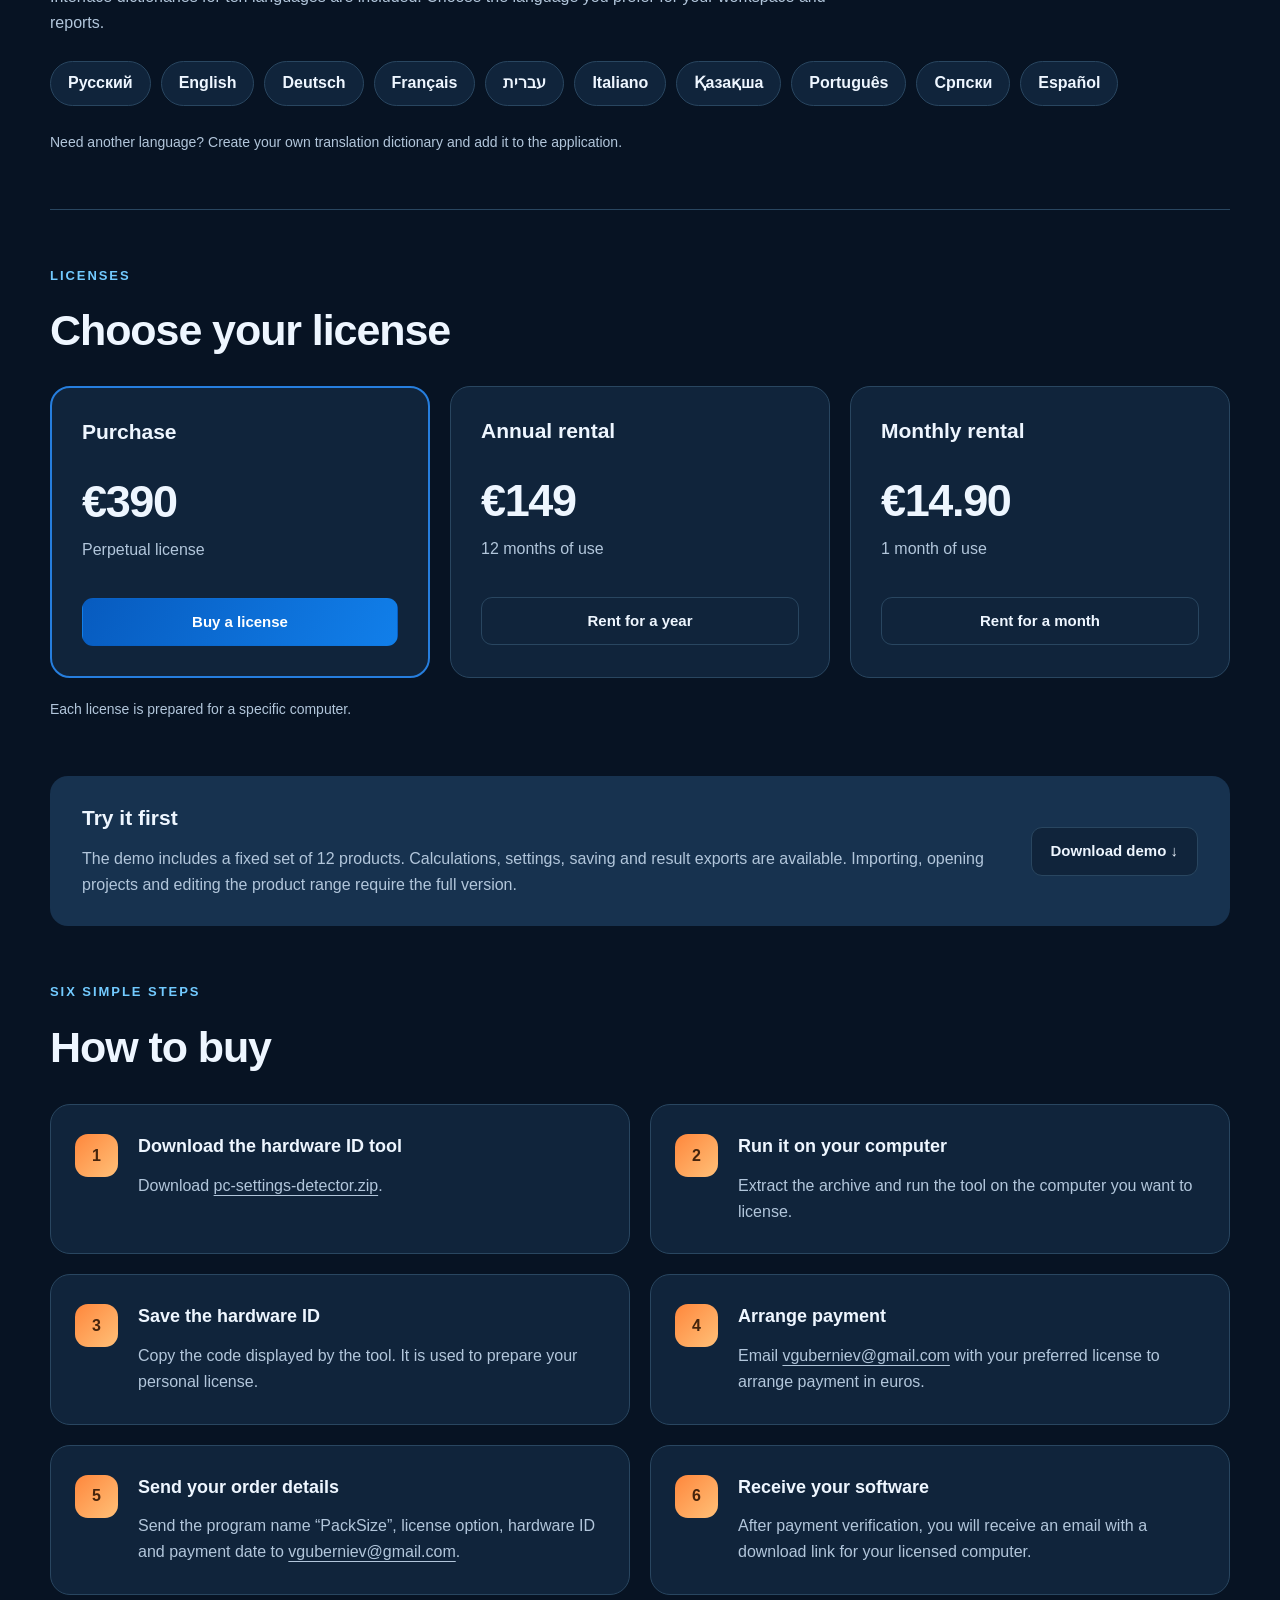
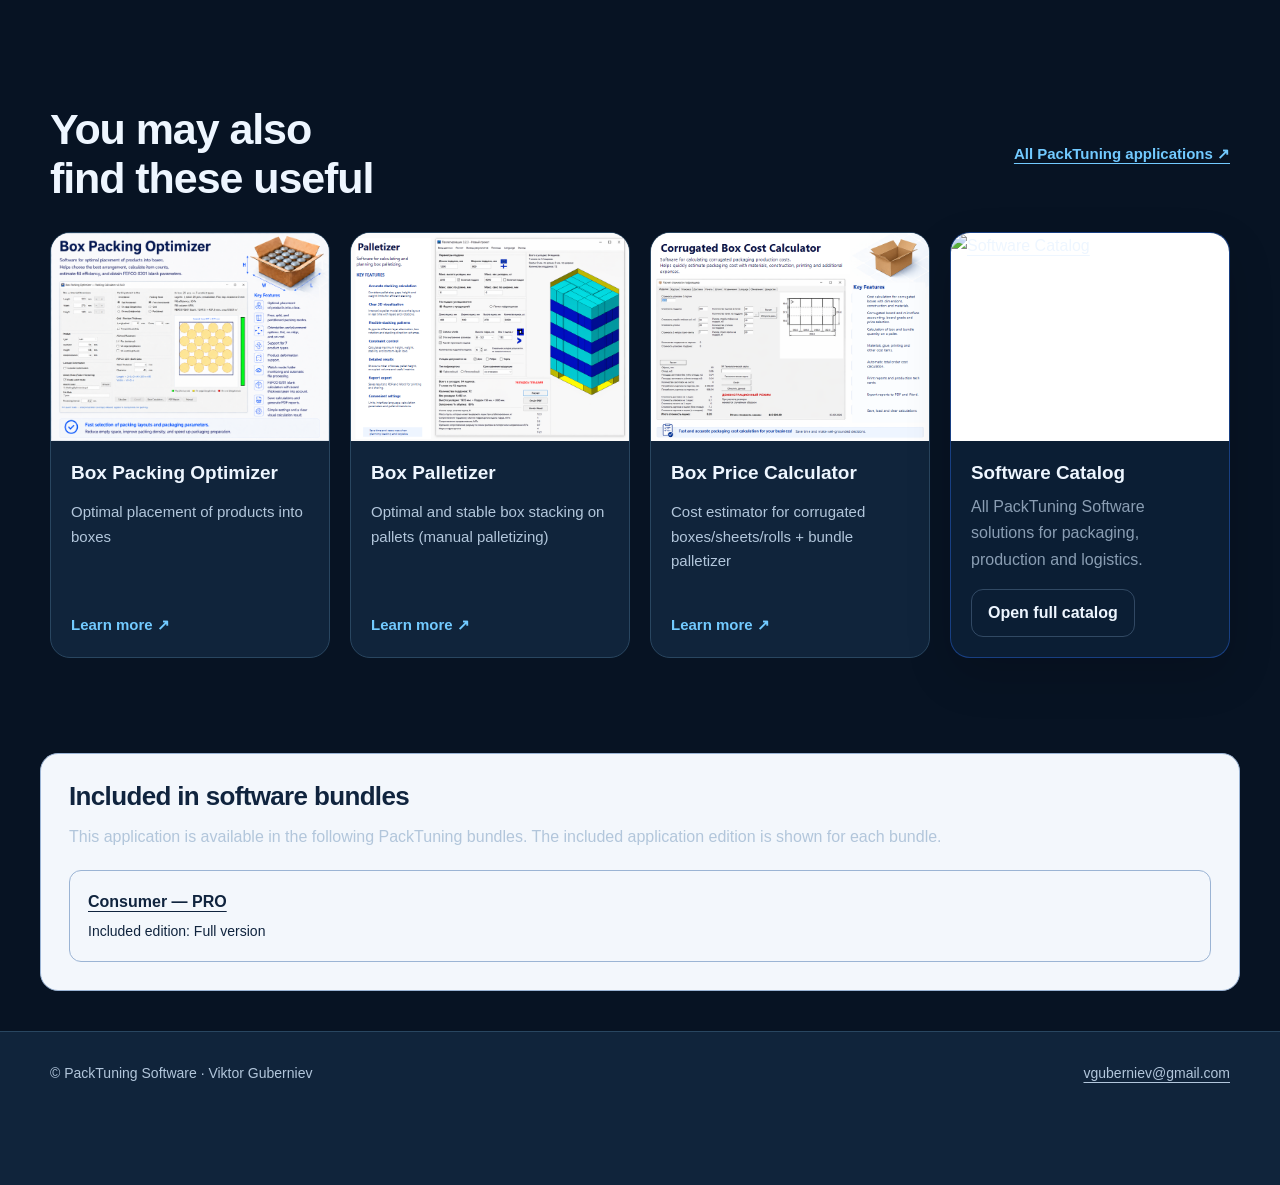
==== commit ec014163: "Add program bundle membership after pricing at page end" ====
--- a/en.html
+++ b/en.html
@@ -21,6 +21,20 @@
         <a class="smart-related-link" href="https://governorv.github.io/#en" target="_blank" rel="noopener">Open full catalog</a>
       </div>
     </article></div></section>
-</main><footer><div class="container"><span>© PackTuning Software · Viktor Guberniev</span><a href="mailto:vguberniev@gmail.com">vguberniev@gmail.com</a></div></footer>
+</main><style>
+.pt-bundles{box-sizing:border-box;max-width:1200px;margin:40px auto;padding:28px;border:1px solid #9bb4d4;border-radius:18px;background:var(--card,#f3f7fc);color:var(--text,#10243e)}
+.pt-bundles h2{margin:0 0 12px;font-size:26px}.pt-bundles p{line-height:1.6}
+.pt-bundle-list{display:grid;grid-template-columns:repeat(auto-fit,minmax(230px,1fr));gap:14px;list-style:none;padding:0;margin:20px 0 0}
+.pt-bundle-list li{padding:18px;border:1px solid #9bb4d4;border-radius:12px;line-height:1.6}
+.pt-bundle-list a{color:inherit;text-decoration:underline;font-weight:700}.pt-bundle-list span{display:block;font-size:14px;margin-top:6px}
+.pt-bundles .pt-bundle-en{display:none!important}html[lang^="en"] .pt-bundles .pt-bundle-ru{display:none!important}html[lang^="en"] .pt-bundles .pt-bundle-en{display:block!important}
+@media(max-width:640px){.pt-bundles{margin:28px 12px;padding:20px}.pt-bundle-list{grid-template-columns:1fr}}
+</style>
+<section class="pt-bundles" id="included-bundles">
+<div lang="en"><h2>Included in software bundles</h2><p>This application is available in the following PackTuning bundles. The included application edition is shown for each bundle.</p><ul class="pt-bundle-list">
+<li><a href="https://governorv.github.io/?lang=en#bundle-consumer-pro">Consumer — PRO</a><span>Included edition: Full version</span></li>
+</ul></div>
+</section>
+<footer><div class="container"><span>© PackTuning Software · Viktor Guberniev</span><a href="mailto:vguberniev@gmail.com">vguberniev@gmail.com</a></div></footer>
 <div class="theme-switcher" role="group" aria-label="Color scheme"><button type="button" data-mode="day" aria-pressed="false" title="Day"><span aria-hidden="true">☀</span> Day</button><button type="button" data-mode="night" aria-pressed="false" title="Night"><span aria-hidden="true">☾</span> Night</button><button type="button" data-mode="auto" aria-pressed="false" title="Auto"><span aria-hidden="true">◷</span> Auto</button><button type="button" data-mode="system" aria-pressed="false" title="System"><span aria-hidden="true">⚙</span> System</button></div>
 <dialog aria-label="Application screenshot"><button class="close" aria-label="Close">×</button><img src="assets/screen-en.png" alt="PackSize workspace"></dialog></body></html>
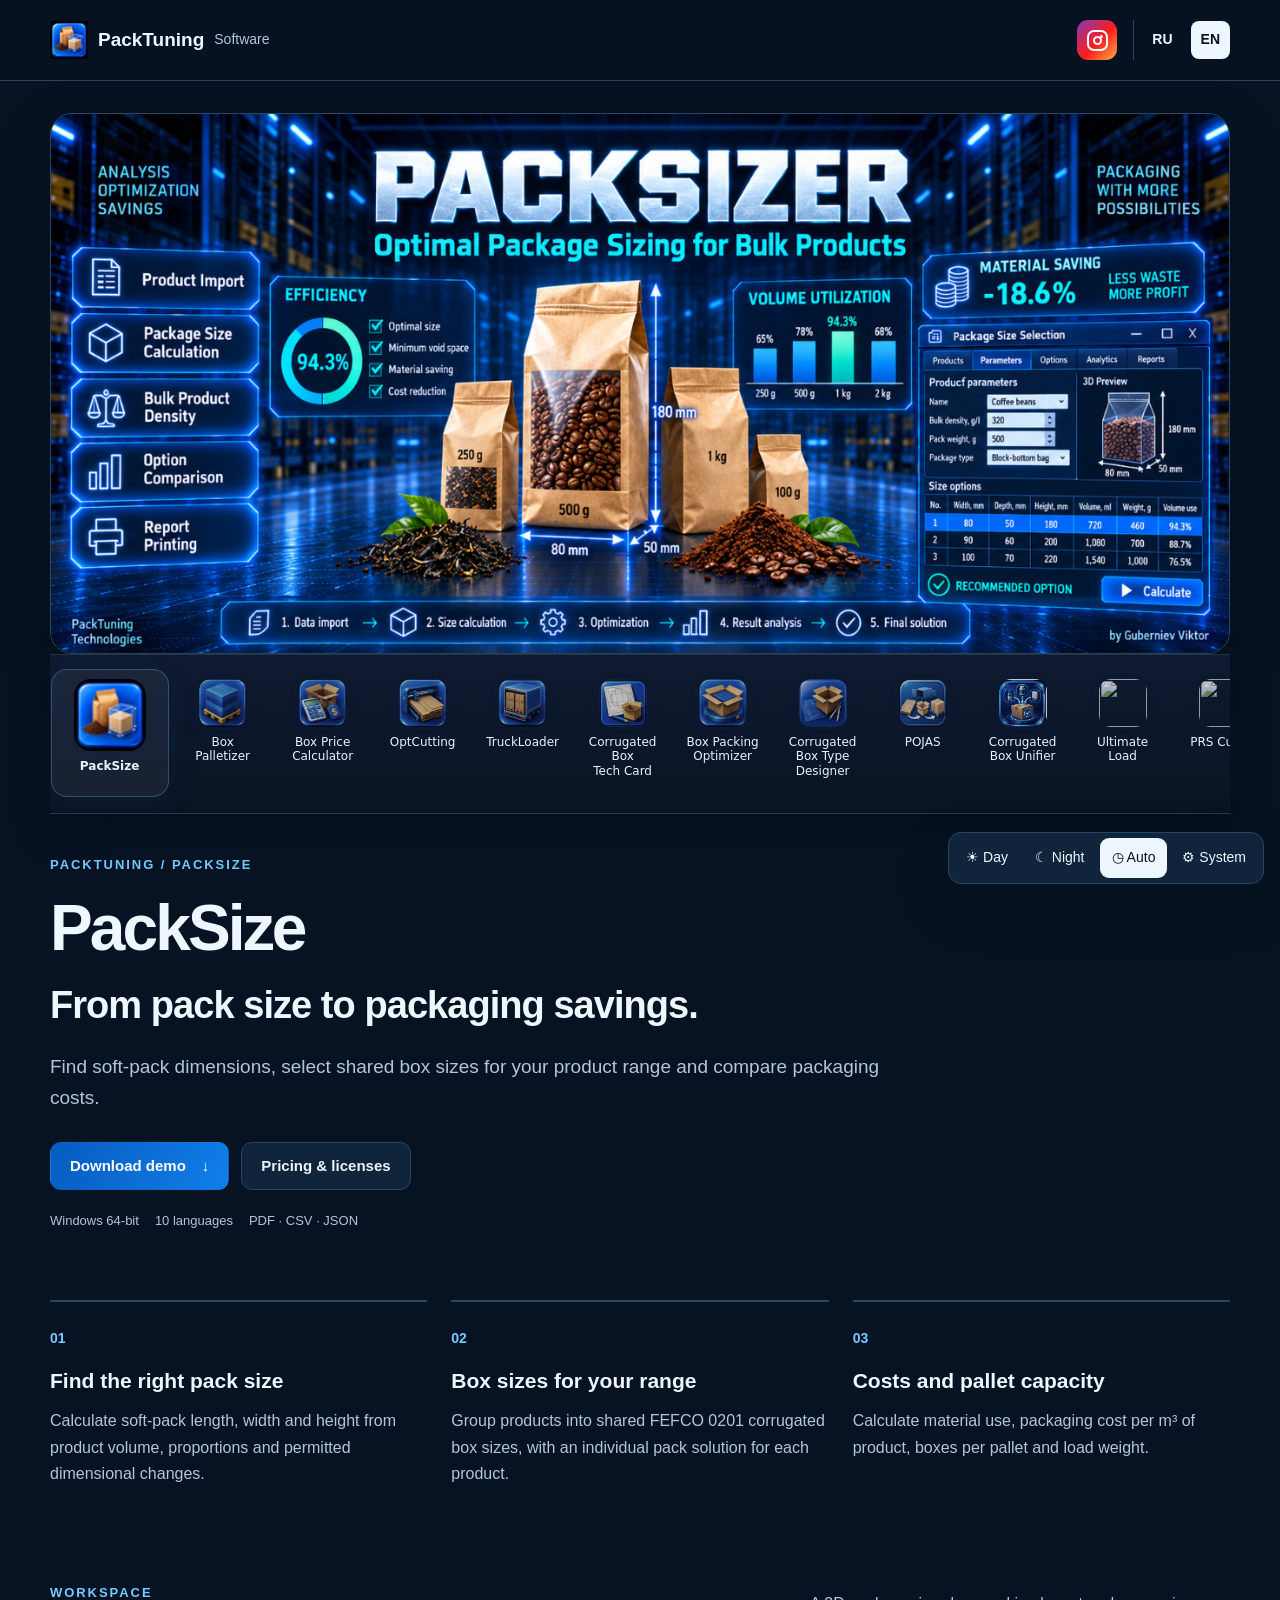
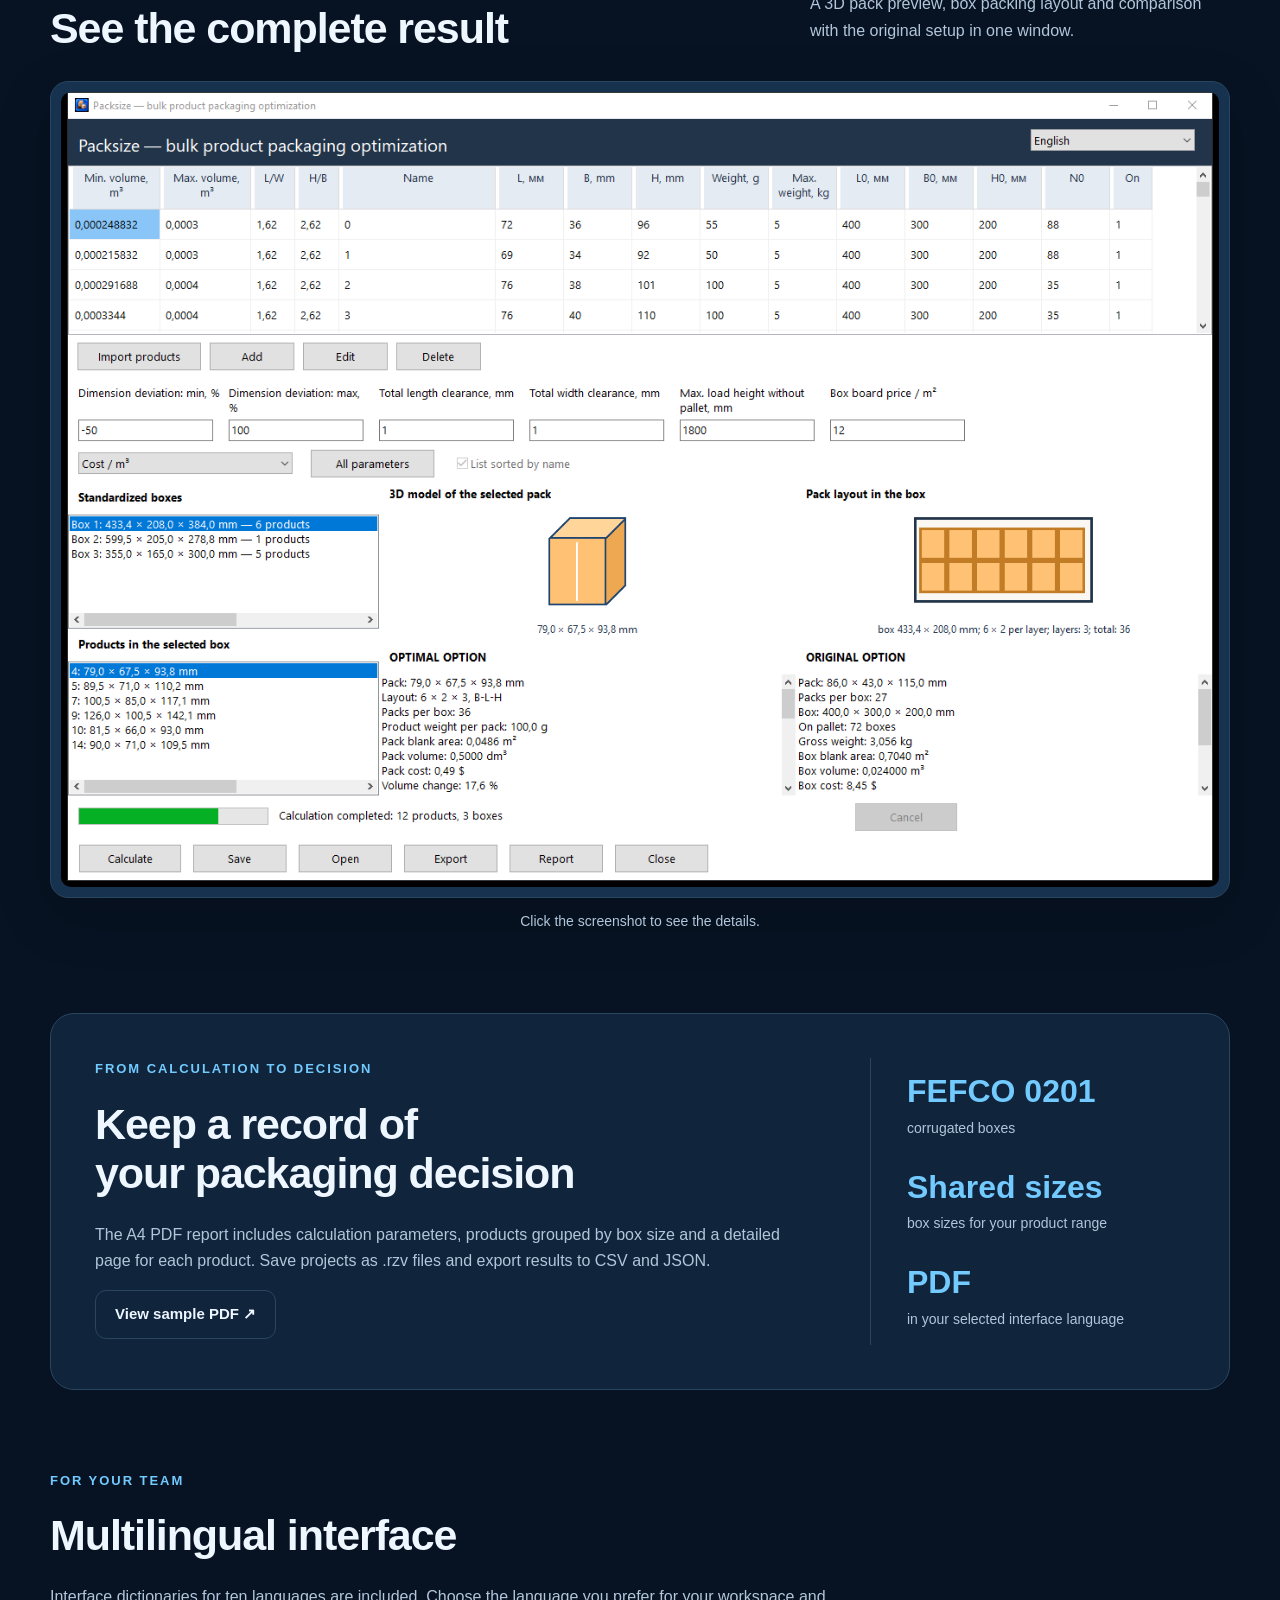
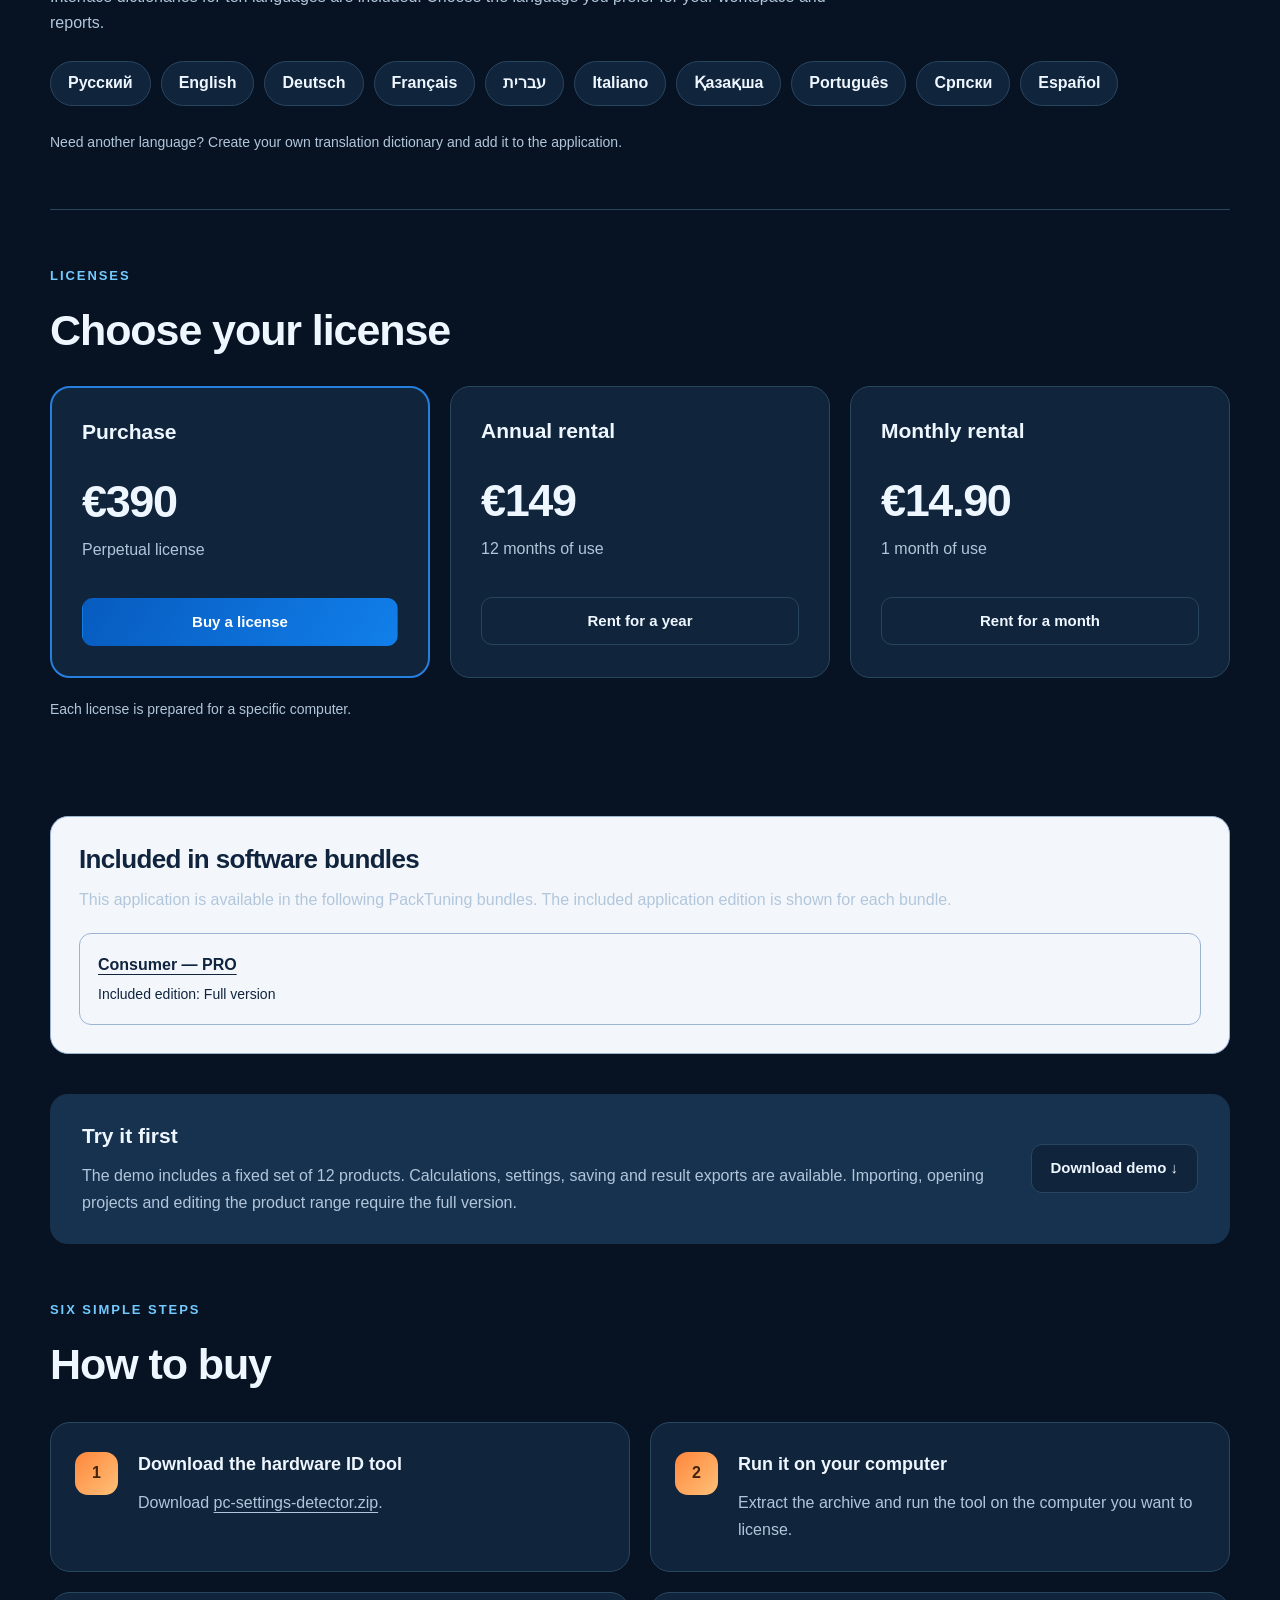
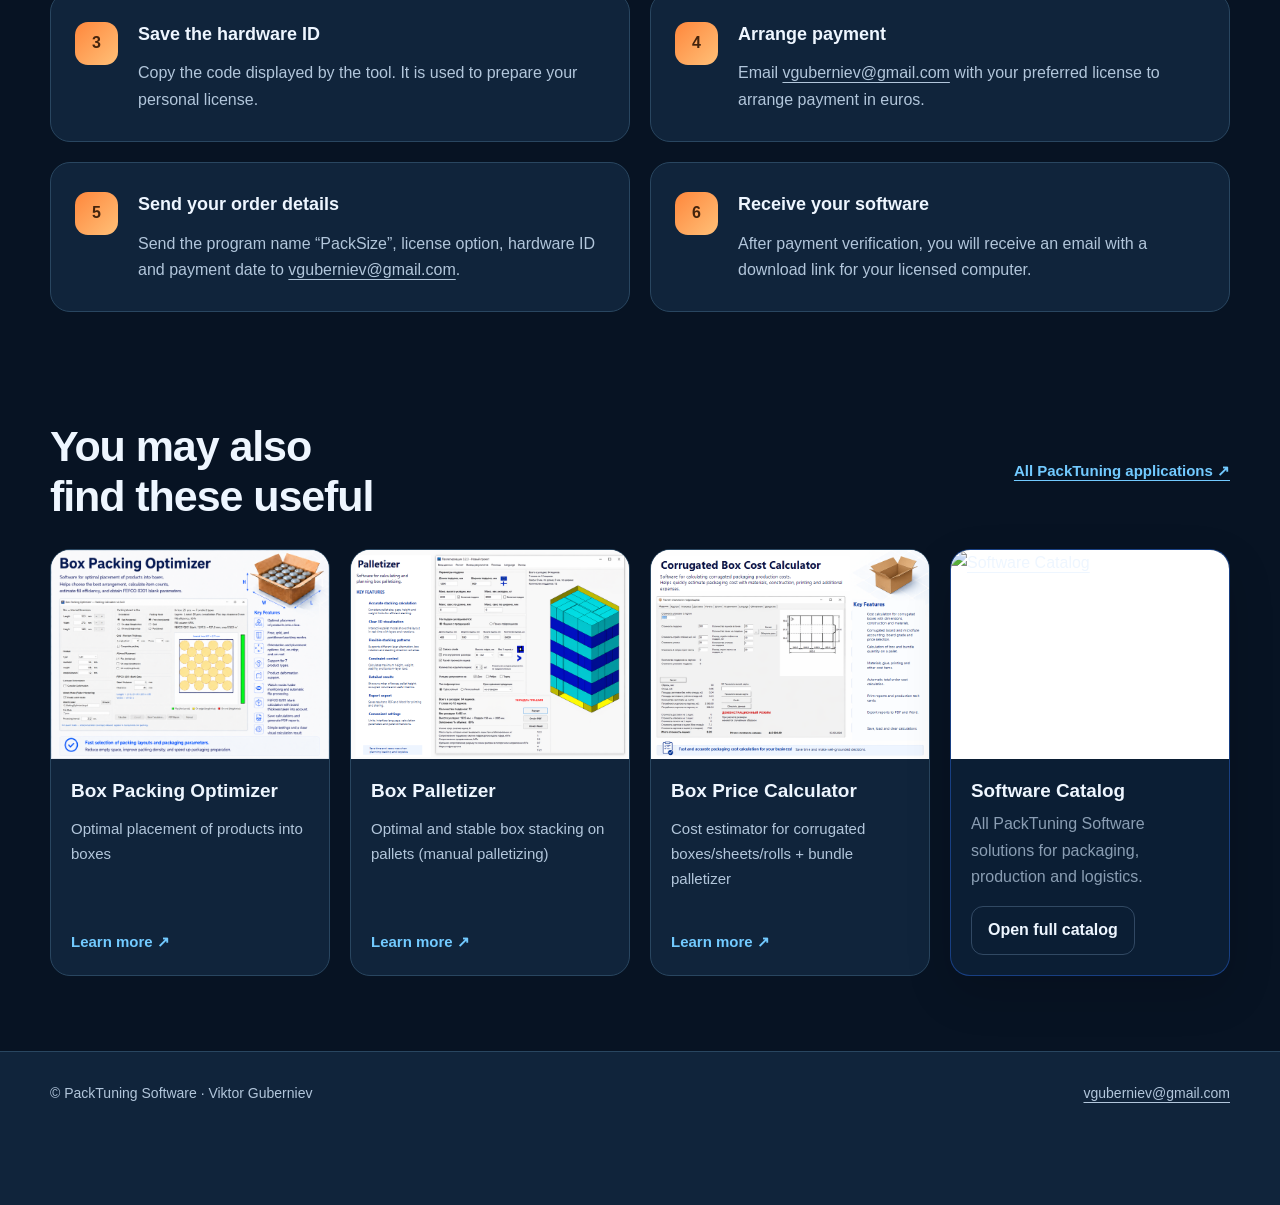
==== commit 1e04560e: "Place bundle membership immediately after pricing sections" ====
--- a/en.html
+++ b/en.html
@@ -11,6 +11,12 @@
 <section class="report-panel"><div><p class="eyebrow">FROM CALCULATION TO DECISION</p><h2>Keep a record of<br>your packaging decision</h2><p>The A4 PDF report includes calculation parameters, products grouped by box size and a detailed page for each product. Save projects as .rzv files and export results to CSV and JSON.</p><a class="button" href="downloads/report-en.pdf" target="_blank" rel="noopener">View sample PDF ↗</a></div><div class="report-summary"><b>FEFCO 0201</b><span>corrugated boxes</span><b>Shared sizes</b><span>box sizes for your product range</span><b>PDF</b><span>in your selected interface language</span></div></section>
 <section class="section language-panel" id="languages"><p class="eyebrow">FOR YOUR TEAM</p><h2>Multilingual interface</h2><p>Interface dictionaries for ten languages are included. Choose the language you prefer for your workspace and reports.</p><div class="language-chips"><span >Русский</span><span >English</span><span >Deutsch</span><span >Français</span><span dir="rtl">עברית</span><span >Italiano</span><span >Қазақша</span><span >Português</span><span >Српски</span><span >Español</span></div><p class="note">Need another language? Create your own translation dictionary and add it to the application.</p></section>
 <section class="section" id="pricing"><p class="eyebrow">LICENSES</p><h2>Choose your license</h2><div class="pricing"><article class="price-card featured"><h3>Purchase</h3><p class="price">€390</p><p>Perpetual license</p><a class="button primary" href="#buy">Buy a license</a></article><article class="price-card "><h3>Annual rental</h3><p class="price">€149</p><p>12 months of use</p><a class="button " href="#buy">Rent for a year</a></article><article class="price-card "><h3>Monthly rental</h3><p class="price">€14.90</p><p>1 month of use</p><a class="button " href="#buy">Rent for a month</a></article></div><p class="note">Each license is prepared for a specific computer.</p></section>
+<section class="pt-bundles" id="included-bundles">
+<div lang="en"><h2>Included in software bundles</h2><p>This application is available in the following PackTuning bundles. The included application edition is shown for each bundle.</p><ul class="pt-bundle-list">
+<li><a href="https://governorv.github.io/?lang=en#bundle-consumer-pro">Consumer — PRO</a><span>Included edition: Full version</span></li>
+</ul></div>
+</section>
+
 <section class="demo-panel"><div><h3>Try it first</h3><p>The demo includes a fixed set of 12 products. Calculations, settings, saving and result exports are available. Importing, opening projects and editing the product range require the full version.</p></div><a class="button" href="https://mega.nz/file/mwImhRqK#BIu82yFbv7DLz_gE6C94kl0_4tqVM2X-BHFfdvHLipM" target="_blank" rel="noopener noreferrer">Download demo ↓</a></section>
 <section class="section" id="buy"><p class="eyebrow">SIX SIMPLE STEPS</p><h2>How to buy</h2><ol class="purchase"><li><h3>Download the hardware ID tool</h3><p>Download <a href="https://disk.yandex.ru/d/rmziVsloasOaug" target="_blank" rel="noopener noreferrer">pc-settings-detector.zip</a>.</p></li><li><h3>Run it on your computer</h3><p>Extract the archive and run the tool on the computer you want to license.</p></li><li><h3>Save the hardware ID</h3><p>Copy the code displayed by the tool. It is used to prepare your personal license.</p></li><li><h3>Arrange payment</h3><p>Email <a href="mailto:vguberniev@gmail.com?subject=PackSize%20license">vguberniev@gmail.com</a> with your preferred license to arrange payment in euros.</p></li><li><h3>Send your order details</h3><p>Send the program name “PackSize”, license option, hardware ID and payment date to <a href="mailto:vguberniev@gmail.com?subject=PackSize%20license">vguberniev@gmail.com</a>.</p></li><li><h3>Receive your software</h3><p>After payment verification, you will receive an email with a download link for your licensed computer.</p></li></ol></section>
 <section class="section" id="related"><div class="section-heading"><h2>You may also<br>find these useful</h2><a class="text-link" href="https://governorv.github.io/?lang=en">All PackTuning applications ↗</a></div><div class="related"><a class="related-card" href="https://governorv.github.io/OptPacker/?lang=en"><img src="assets/fasovshik_banner_en.png" alt="Box Packing Optimizer" loading="lazy"><div class="related-body"><h3>Box Packing Optimizer</h3><p>Optimal placement of products into boxes</p><span class="text-link">Learn more ↗</span></div></a><a class="related-card" href="https://governorv.github.io/BoxPalletizer/#en"><img src="assets/palletizer_banner_en.png" alt="Box Palletizer" loading="lazy"><div class="related-body"><h3>Box Palletizer</h3><p>Optimal and stable box stacking on pallets (manual palletizing)</p><span class="text-link">Learn more ↗</span></div></a><a class="related-card" href="https://governorv.github.io/BoxPriceCalculator/#en"><img src="assets/boxprice_banner_en.png" alt="Box Price Calculator" loading="lazy"><div class="related-body"><h3>Box Price Calculator</h3><p>Cost estimator for corrugated boxes/sheets/rolls + bundle palletizer</p><span class="text-link">Learn more ↗</span></div></a><article class="smart-related-card smart-catalog-card">
@@ -30,11 +36,7 @@
 .pt-bundles .pt-bundle-en{display:none!important}html[lang^="en"] .pt-bundles .pt-bundle-ru{display:none!important}html[lang^="en"] .pt-bundles .pt-bundle-en{display:block!important}
 @media(max-width:640px){.pt-bundles{margin:28px 12px;padding:20px}.pt-bundle-list{grid-template-columns:1fr}}
 </style>
-<section class="pt-bundles" id="included-bundles">
-<div lang="en"><h2>Included in software bundles</h2><p>This application is available in the following PackTuning bundles. The included application edition is shown for each bundle.</p><ul class="pt-bundle-list">
-<li><a href="https://governorv.github.io/?lang=en#bundle-consumer-pro">Consumer — PRO</a><span>Included edition: Full version</span></li>
-</ul></div>
-</section>
+
 <footer><div class="container"><span>© PackTuning Software · Viktor Guberniev</span><a href="mailto:vguberniev@gmail.com">vguberniev@gmail.com</a></div></footer>
 <div class="theme-switcher" role="group" aria-label="Color scheme"><button type="button" data-mode="day" aria-pressed="false" title="Day"><span aria-hidden="true">☀</span> Day</button><button type="button" data-mode="night" aria-pressed="false" title="Night"><span aria-hidden="true">☾</span> Night</button><button type="button" data-mode="auto" aria-pressed="false" title="Auto"><span aria-hidden="true">◷</span> Auto</button><button type="button" data-mode="system" aria-pressed="false" title="System"><span aria-hidden="true">⚙</span> System</button></div>
 <dialog aria-label="Application screenshot"><button class="close" aria-label="Close">×</button><img src="assets/screen-en.png" alt="PackSize workspace"></dialog></body></html>
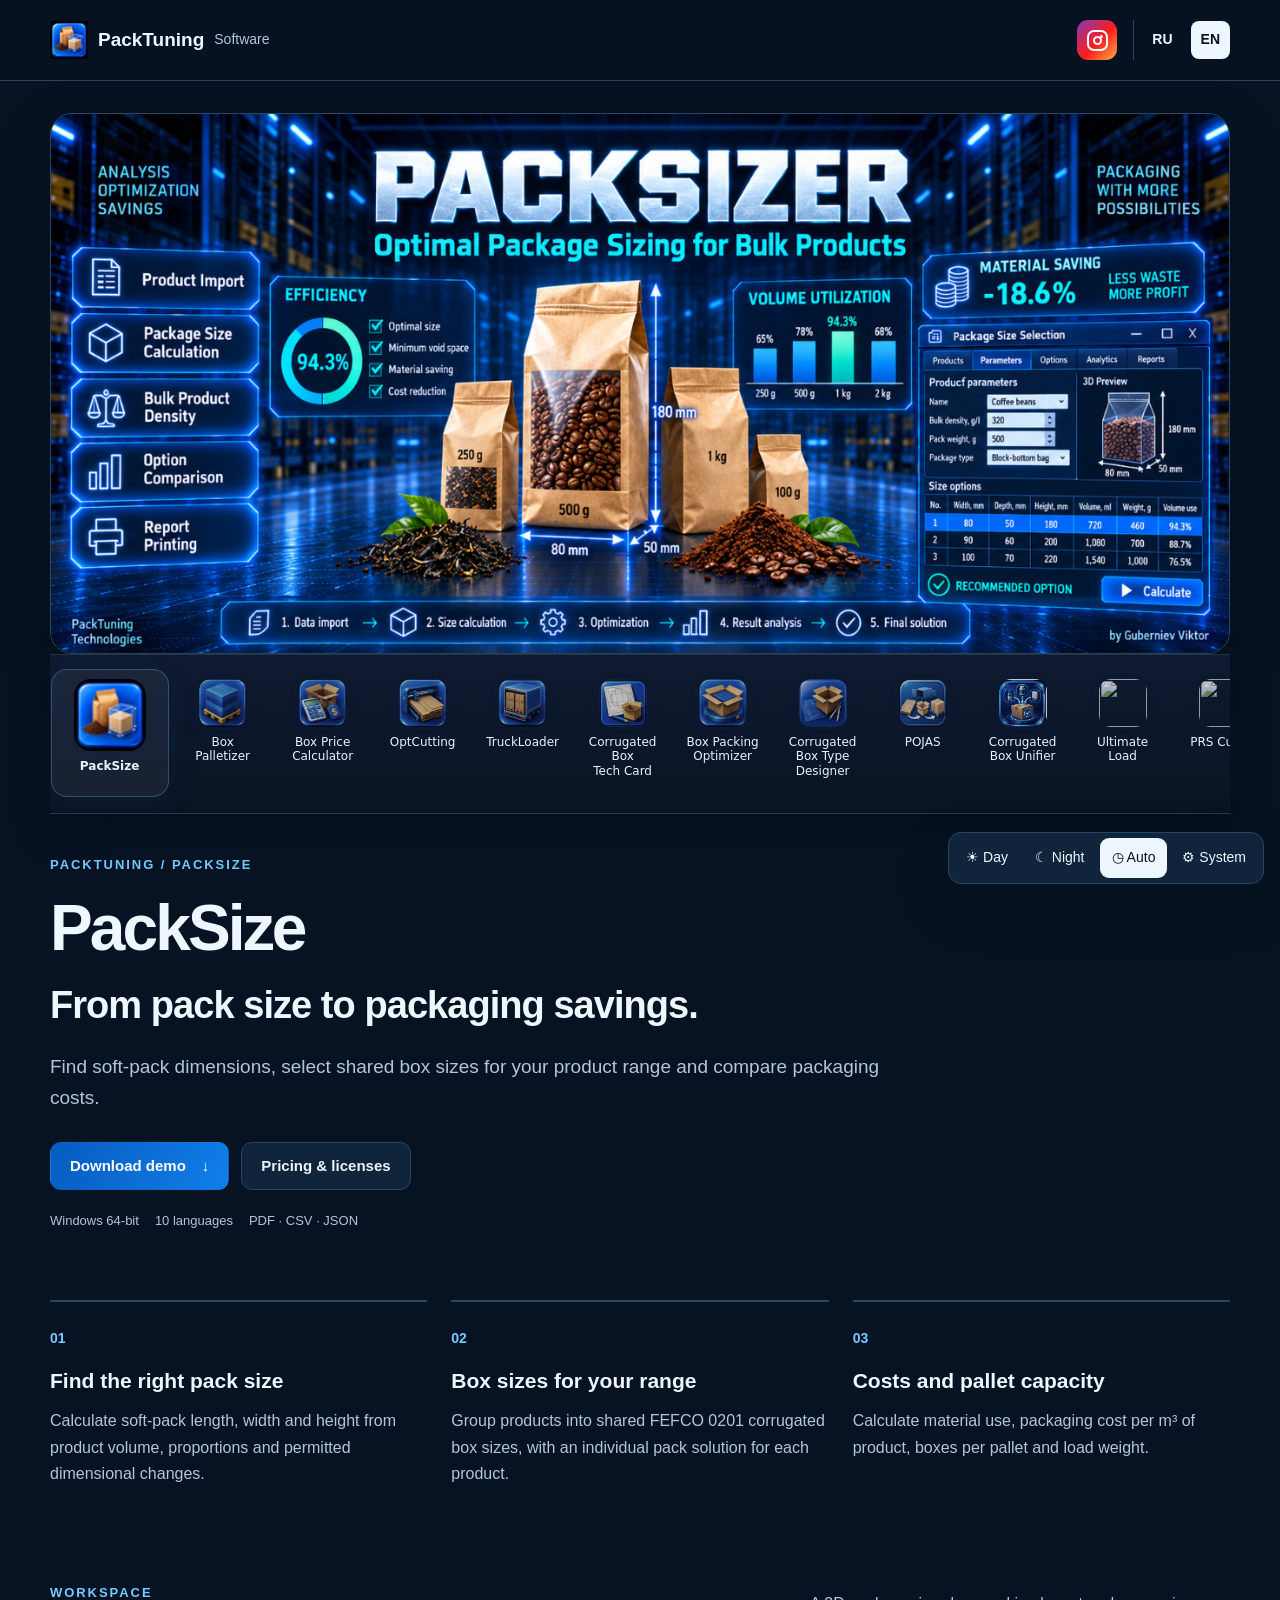
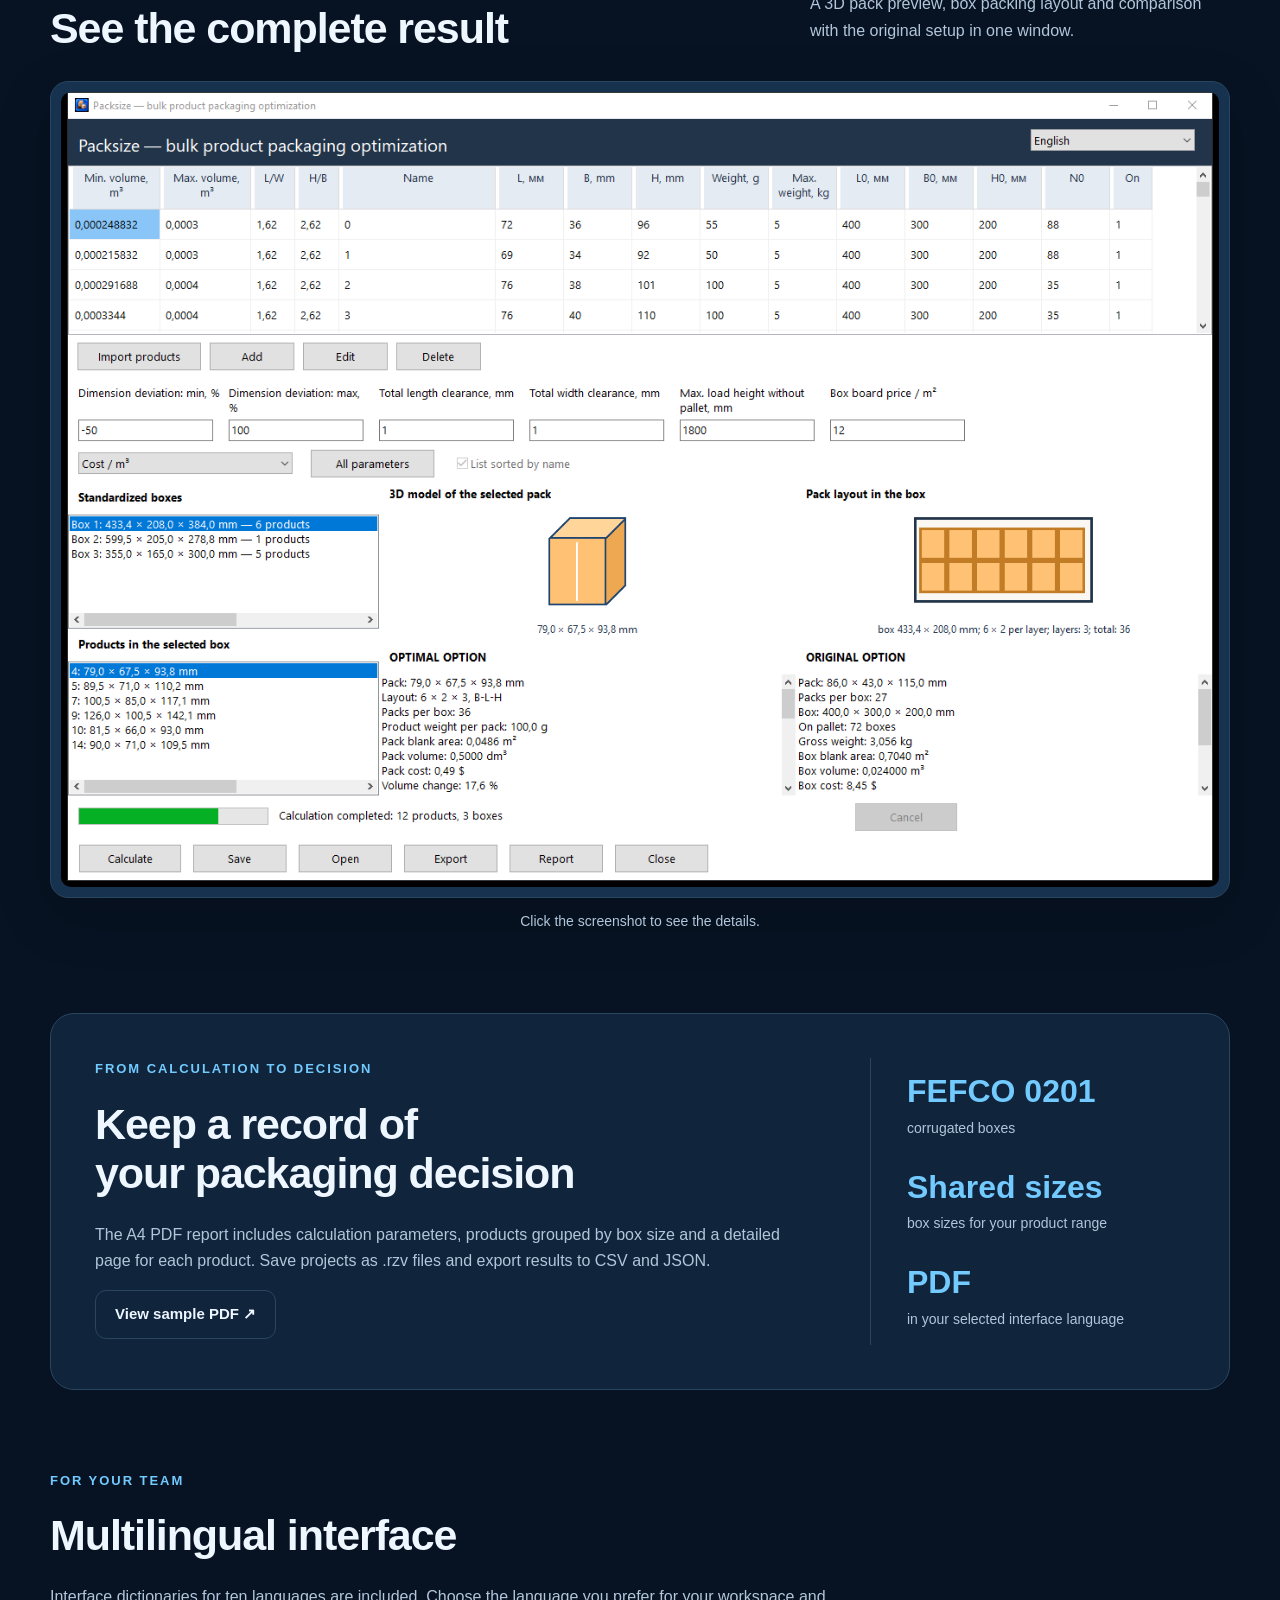
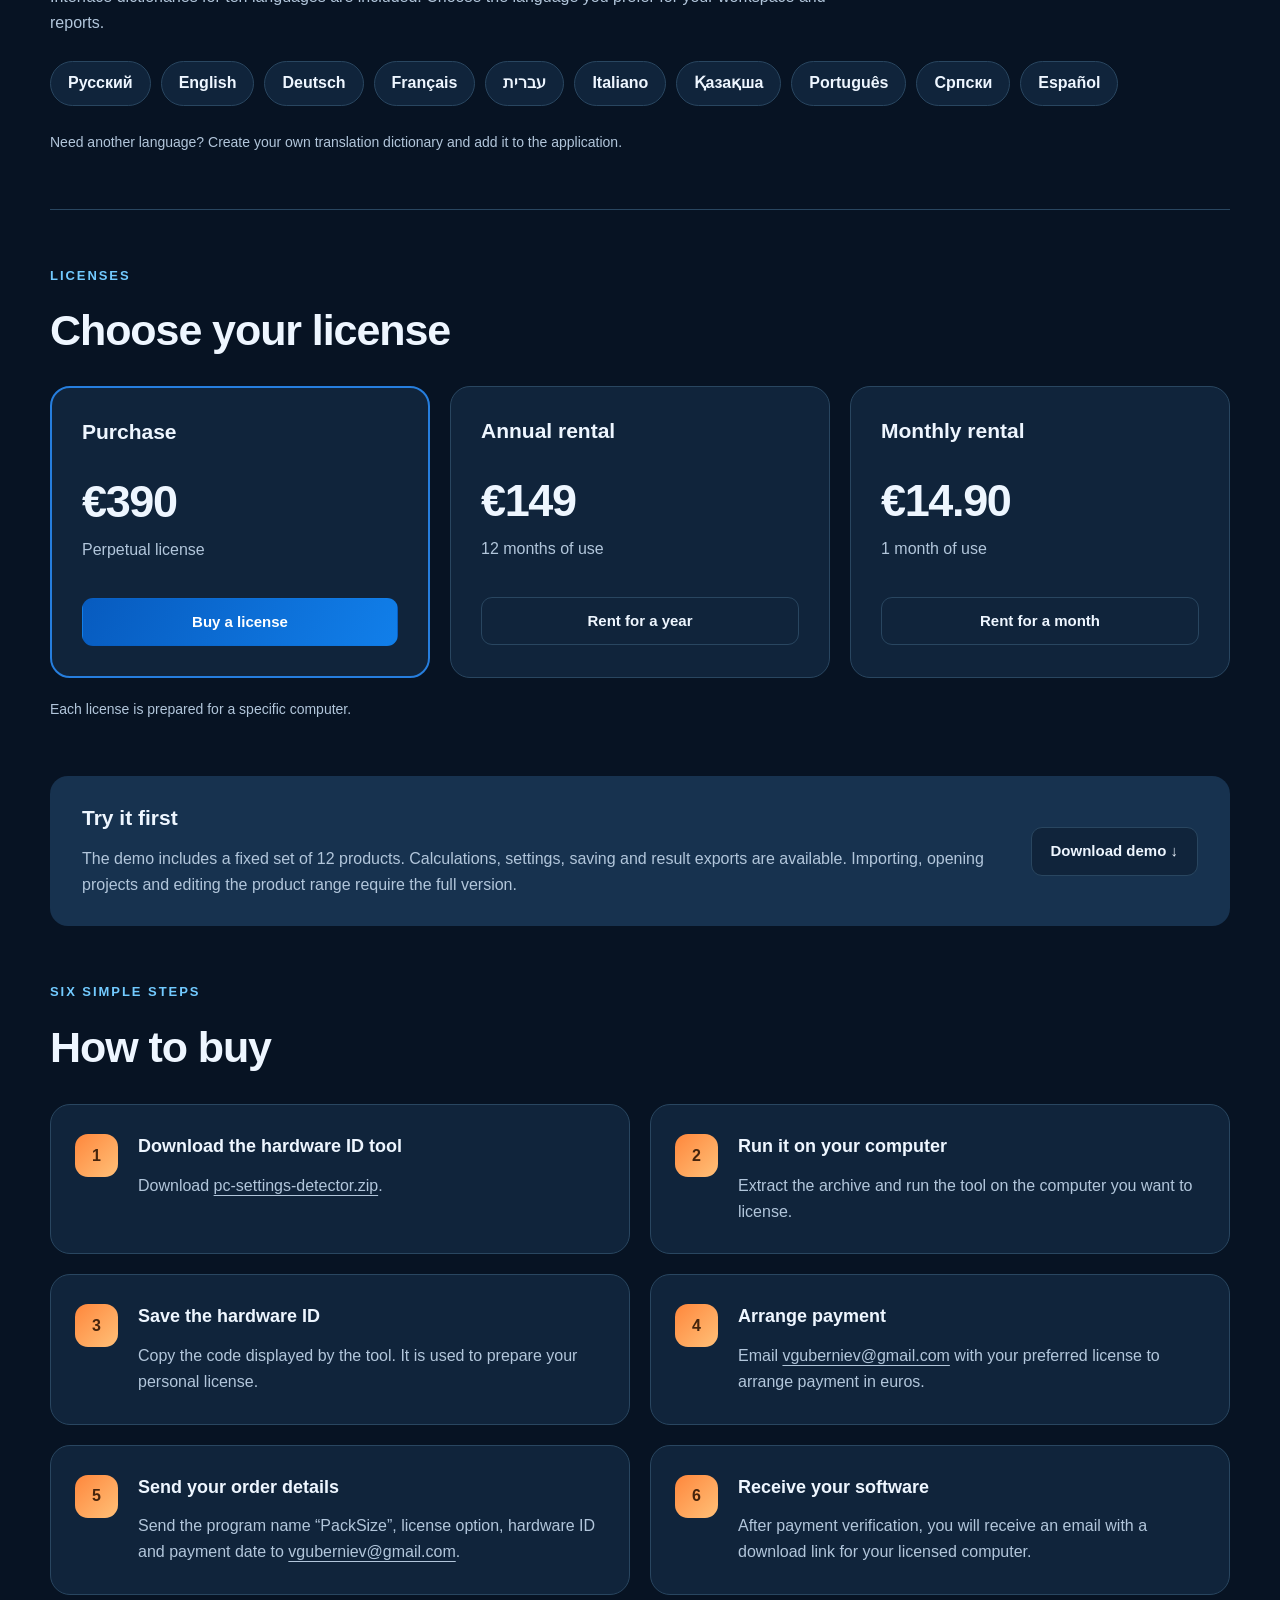
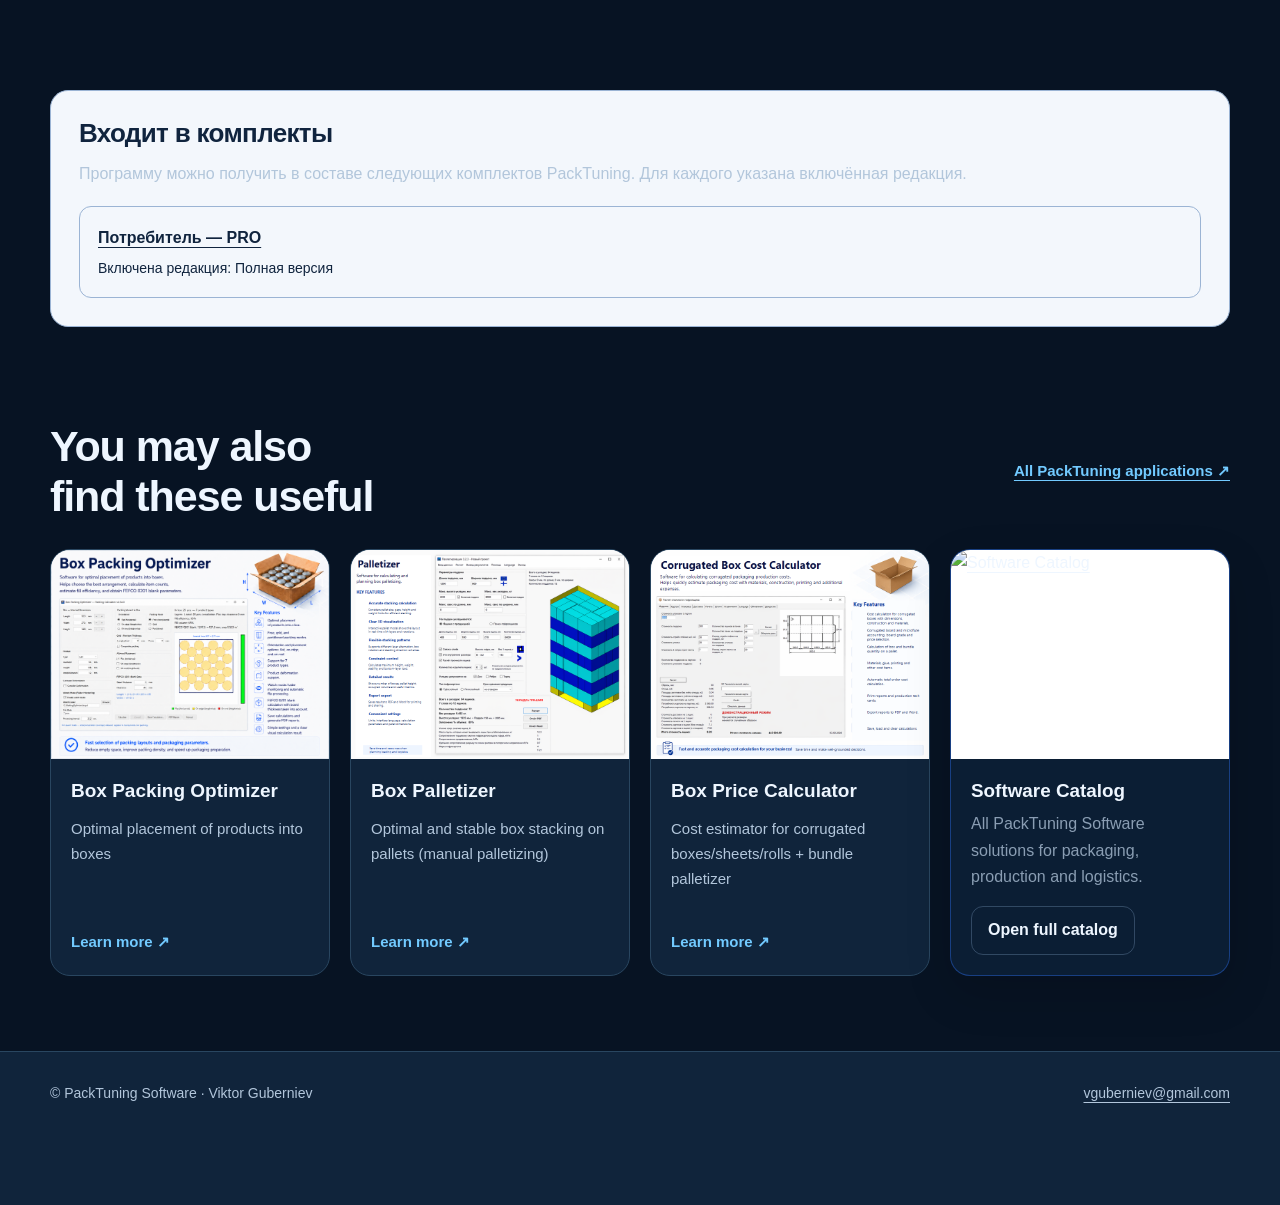
==== commit e5f323a9: "Place bundle membership before related programs and link bundle websites" ====
--- a/en.html
+++ b/en.html
@@ -11,14 +11,12 @@
 <section class="report-panel"><div><p class="eyebrow">FROM CALCULATION TO DECISION</p><h2>Keep a record of<br>your packaging decision</h2><p>The A4 PDF report includes calculation parameters, products grouped by box size and a detailed page for each product. Save projects as .rzv files and export results to CSV and JSON.</p><a class="button" href="downloads/report-en.pdf" target="_blank" rel="noopener">View sample PDF ↗</a></div><div class="report-summary"><b>FEFCO 0201</b><span>corrugated boxes</span><b>Shared sizes</b><span>box sizes for your product range</span><b>PDF</b><span>in your selected interface language</span></div></section>
 <section class="section language-panel" id="languages"><p class="eyebrow">FOR YOUR TEAM</p><h2>Multilingual interface</h2><p>Interface dictionaries for ten languages are included. Choose the language you prefer for your workspace and reports.</p><div class="language-chips"><span >Русский</span><span >English</span><span >Deutsch</span><span >Français</span><span dir="rtl">עברית</span><span >Italiano</span><span >Қазақша</span><span >Português</span><span >Српски</span><span >Español</span></div><p class="note">Need another language? Create your own translation dictionary and add it to the application.</p></section>
 <section class="section" id="pricing"><p class="eyebrow">LICENSES</p><h2>Choose your license</h2><div class="pricing"><article class="price-card featured"><h3>Purchase</h3><p class="price">€390</p><p>Perpetual license</p><a class="button primary" href="#buy">Buy a license</a></article><article class="price-card "><h3>Annual rental</h3><p class="price">€149</p><p>12 months of use</p><a class="button " href="#buy">Rent for a year</a></article><article class="price-card "><h3>Monthly rental</h3><p class="price">€14.90</p><p>1 month of use</p><a class="button " href="#buy">Rent for a month</a></article></div><p class="note">Each license is prepared for a specific computer.</p></section>
-<section class="pt-bundles" id="included-bundles">
-<div lang="en"><h2>Included in software bundles</h2><p>This application is available in the following PackTuning bundles. The included application edition is shown for each bundle.</p><ul class="pt-bundle-list">
-<li><a href="https://governorv.github.io/?lang=en#bundle-consumer-pro">Consumer — PRO</a><span>Included edition: Full version</span></li>
-</ul></div>
-</section>
-
 <section class="demo-panel"><div><h3>Try it first</h3><p>The demo includes a fixed set of 12 products. Calculations, settings, saving and result exports are available. Importing, opening projects and editing the product range require the full version.</p></div><a class="button" href="https://mega.nz/file/mwImhRqK#BIu82yFbv7DLz_gE6C94kl0_4tqVM2X-BHFfdvHLipM" target="_blank" rel="noopener noreferrer">Download demo ↓</a></section>
 <section class="section" id="buy"><p class="eyebrow">SIX SIMPLE STEPS</p><h2>How to buy</h2><ol class="purchase"><li><h3>Download the hardware ID tool</h3><p>Download <a href="https://disk.yandex.ru/d/rmziVsloasOaug" target="_blank" rel="noopener noreferrer">pc-settings-detector.zip</a>.</p></li><li><h3>Run it on your computer</h3><p>Extract the archive and run the tool on the computer you want to license.</p></li><li><h3>Save the hardware ID</h3><p>Copy the code displayed by the tool. It is used to prepare your personal license.</p></li><li><h3>Arrange payment</h3><p>Email <a href="mailto:vguberniev@gmail.com?subject=PackSize%20license">vguberniev@gmail.com</a> with your preferred license to arrange payment in euros.</p></li><li><h3>Send your order details</h3><p>Send the program name “PackSize”, license option, hardware ID and payment date to <a href="mailto:vguberniev@gmail.com?subject=PackSize%20license">vguberniev@gmail.com</a>.</p></li><li><h3>Receive your software</h3><p>After payment verification, you will receive an email with a download link for your licensed computer.</p></li></ol></section>
+<section class="pt-bundles" id="included-bundles">
+<div lang="ru"><h2>Входит в комплекты</h2><p>Программу можно получить в составе следующих комплектов PackTuning. Для каждого указана включённая редакция.</p><ul class="pt-bundle-list"><li><a href="https://governorv.github.io/ConsumerPro/?lang=ru">Потребитель — PRO</a><span>Включена редакция: Полная версия</span></li></ul></div>
+</section>
+
 <section class="section" id="related"><div class="section-heading"><h2>You may also<br>find these useful</h2><a class="text-link" href="https://governorv.github.io/?lang=en">All PackTuning applications ↗</a></div><div class="related"><a class="related-card" href="https://governorv.github.io/OptPacker/?lang=en"><img src="assets/fasovshik_banner_en.png" alt="Box Packing Optimizer" loading="lazy"><div class="related-body"><h3>Box Packing Optimizer</h3><p>Optimal placement of products into boxes</p><span class="text-link">Learn more ↗</span></div></a><a class="related-card" href="https://governorv.github.io/BoxPalletizer/#en"><img src="assets/palletizer_banner_en.png" alt="Box Palletizer" loading="lazy"><div class="related-body"><h3>Box Palletizer</h3><p>Optimal and stable box stacking on pallets (manual palletizing)</p><span class="text-link">Learn more ↗</span></div></a><a class="related-card" href="https://governorv.github.io/BoxPriceCalculator/#en"><img src="assets/boxprice_banner_en.png" alt="Box Price Calculator" loading="lazy"><div class="related-body"><h3>Box Price Calculator</h3><p>Cost estimator for corrugated boxes/sheets/rolls + bundle palletizer</p><span class="text-link">Learn more ↗</span></div></a><article class="smart-related-card smart-catalog-card">
       <a href="https://governorv.github.io/#en" target="_blank" rel="noopener"><img src="https://governorv.github.io/catalog_banner_en.png" alt="Software Catalog" loading="lazy"></a>
       <div class="smart-related-body">
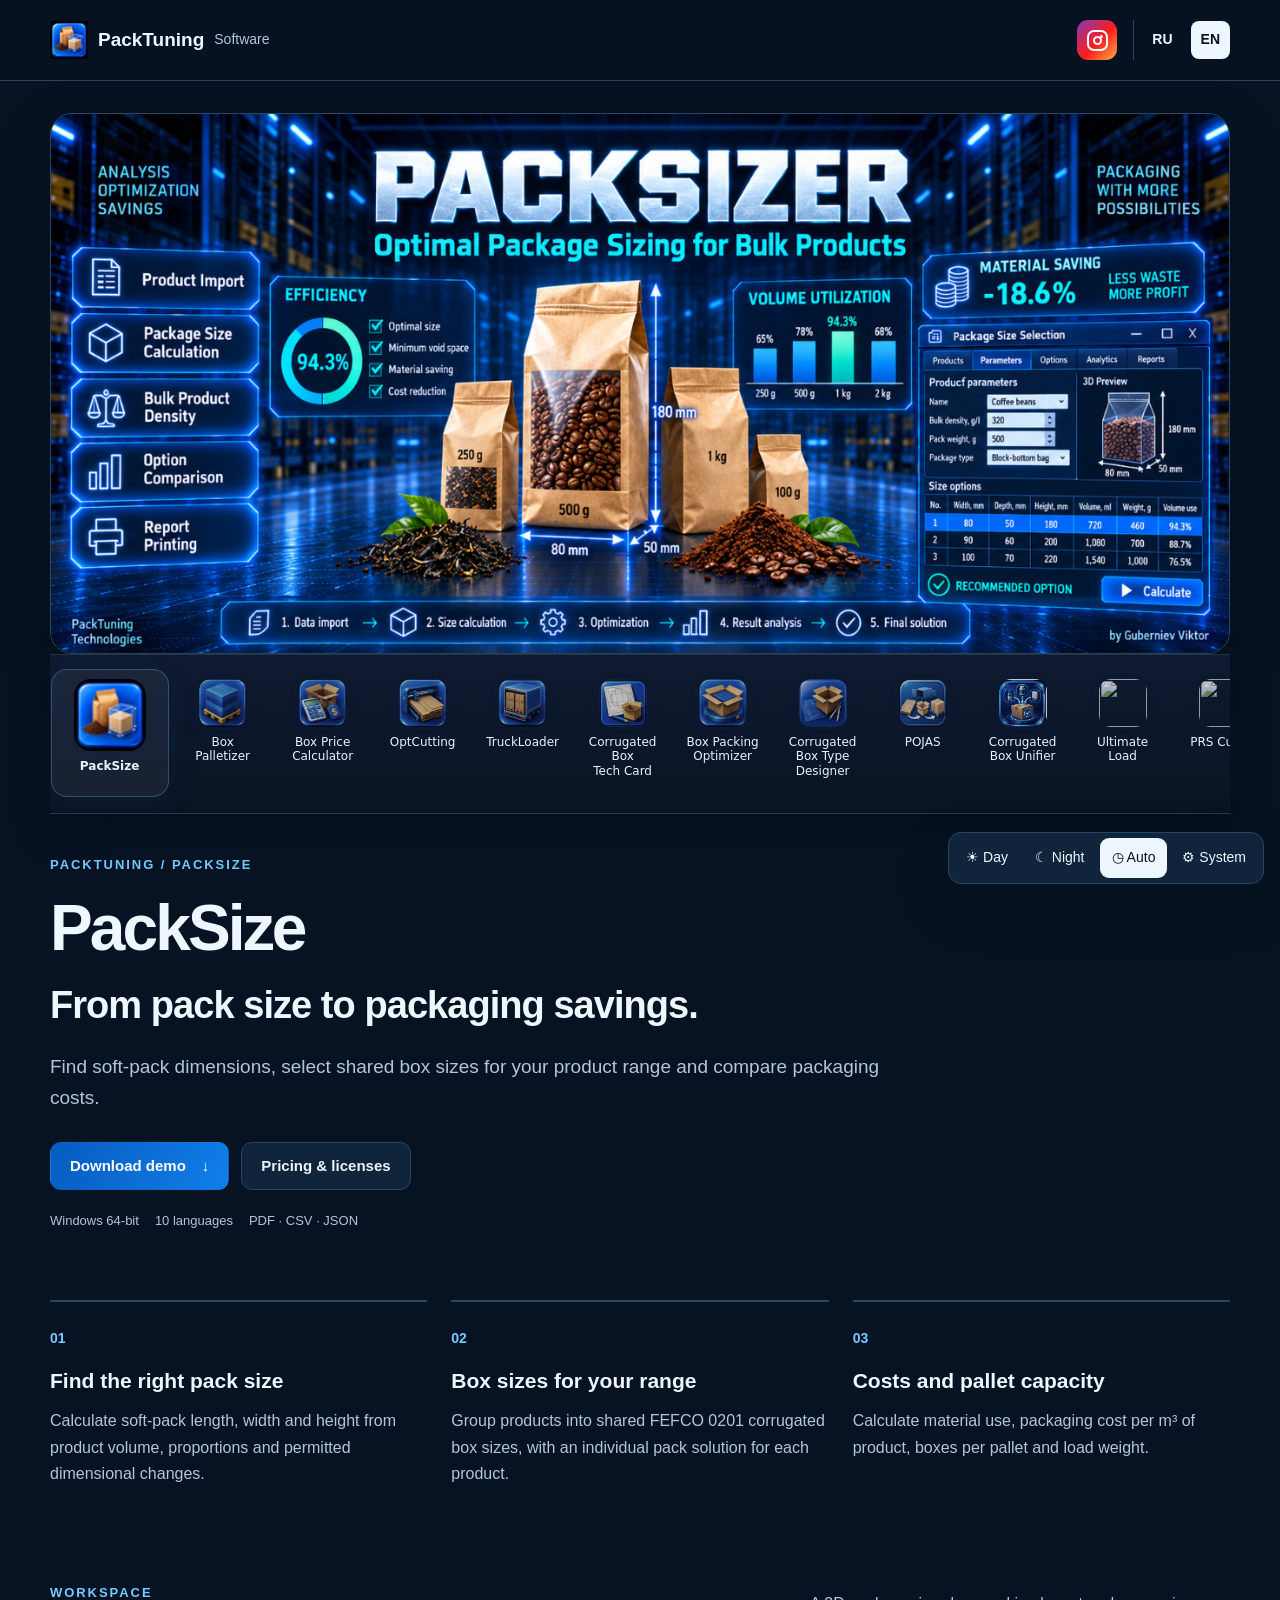
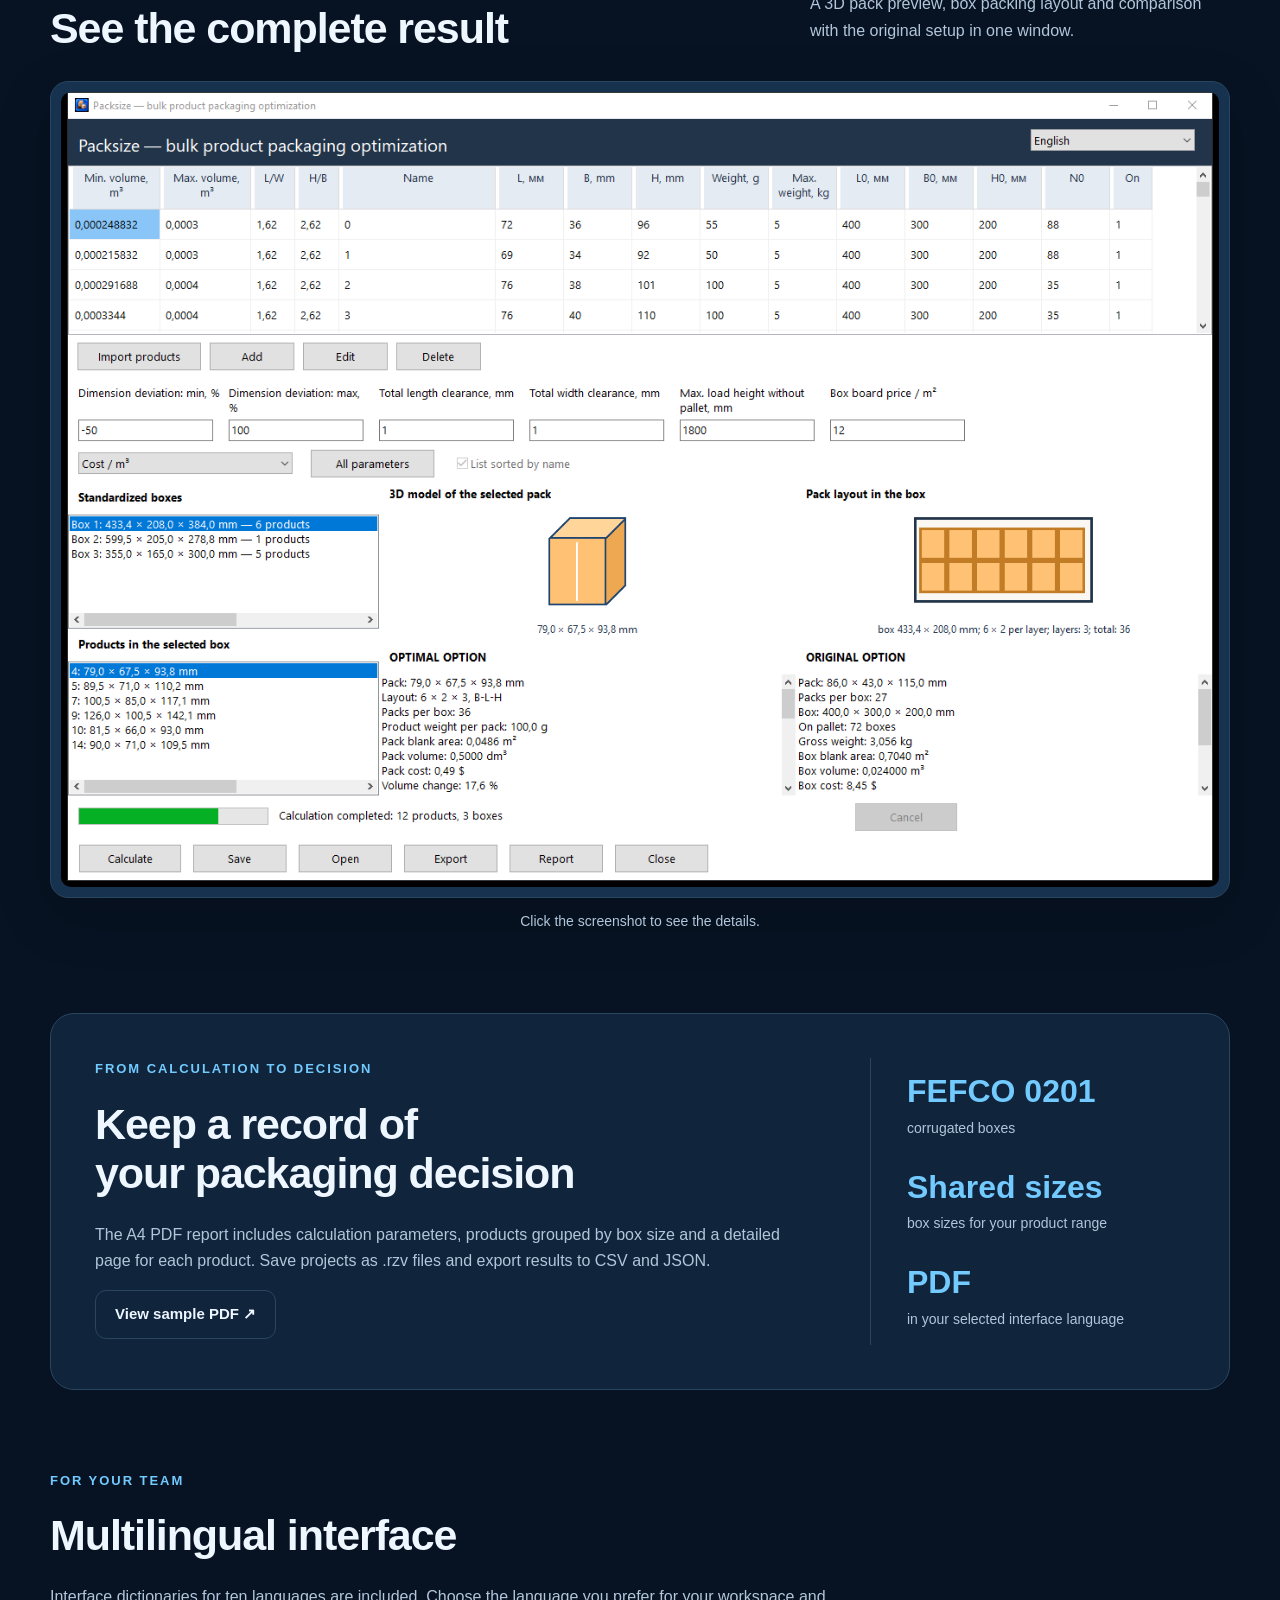
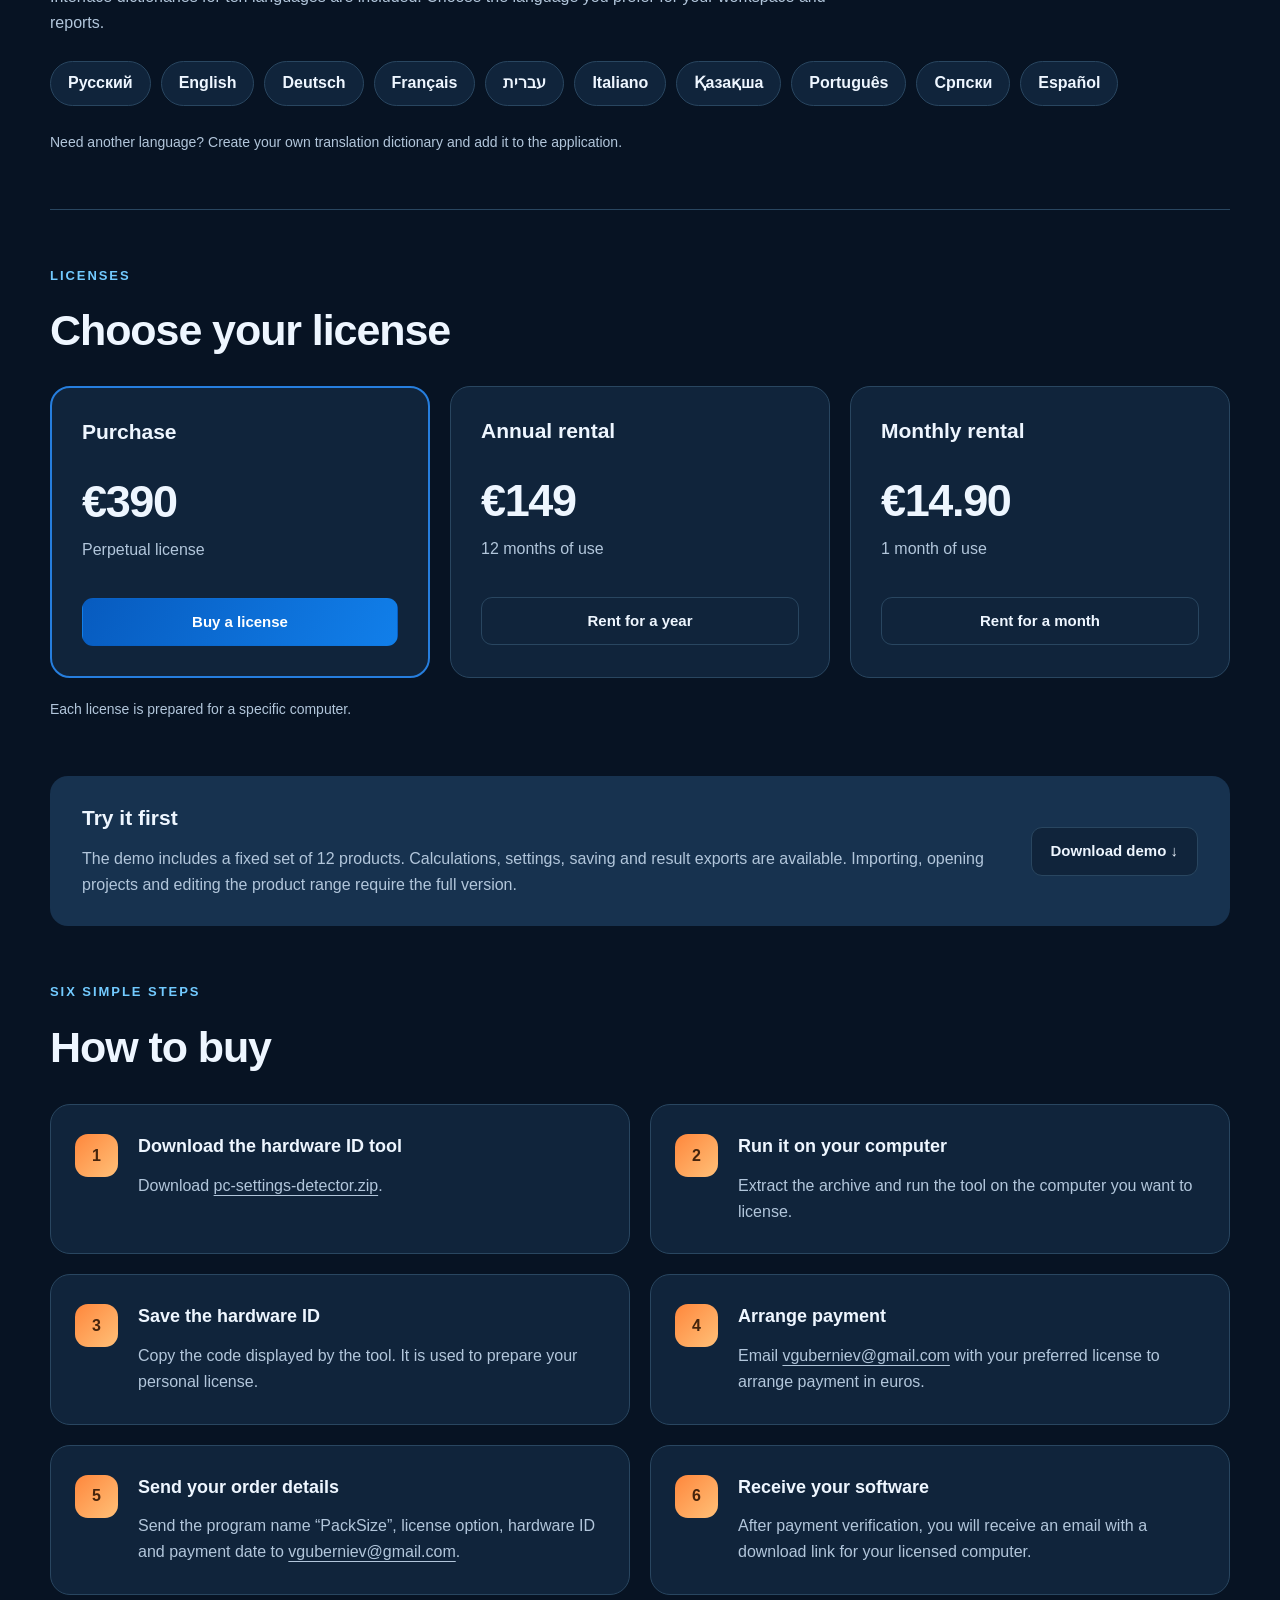
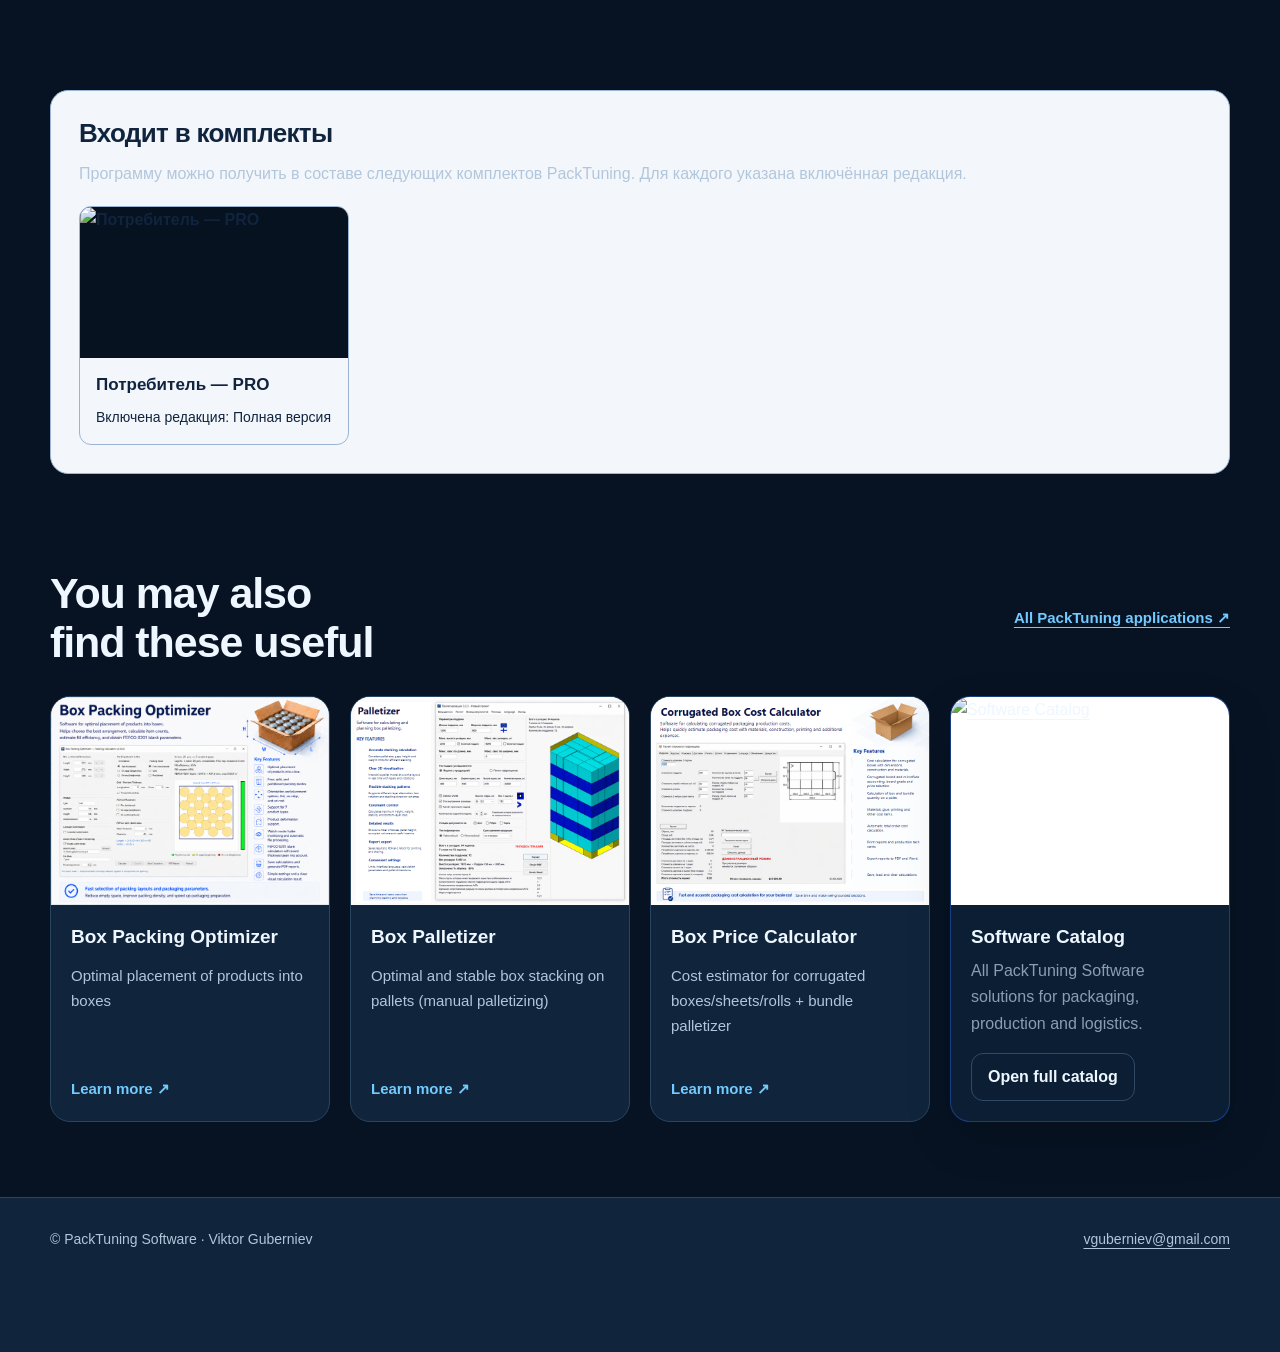
==== commit 1d0da331: "Recommend individual programs and show bundle membership as advertising cards" ====
--- a/en.html
+++ b/en.html
@@ -1,5 +1,18 @@
 <!doctype html>
-<html lang="en" data-theme="day"><head><meta charset="utf-8"><meta name="viewport" content="width=device-width,initial-scale=1"><title>PackSize — packaging optimization for bulk products</title><meta name="description" content="Optimize soft-pack dimensions, select shared box sizes and calculate pallet capacity and packaging costs. Windows software with 10 interface languages."><link rel="icon" href="assets/packsize.ico"><link rel="canonical" href="https://governorv.github.io/PackSizer/en.html"><link rel="alternate" hreflang="ru" href="https://governorv.github.io/PackSizer/"><link rel="alternate" hreflang="en" href="https://governorv.github.io/PackSizer/en.html"><link rel="stylesheet" href="style.css?v=20260920"><link rel="stylesheet" href="program-garland.css"><link rel="stylesheet" href="site-layout.css?v=20260920-2"><script src="app.js" defer></script></head>
+<html lang="en" data-theme="day"><head><meta charset="utf-8"><meta name="viewport" content="width=device-width,initial-scale=1"><title>PackSize — packaging optimization for bulk products</title><meta name="description" content="Optimize soft-pack dimensions, select shared box sizes and calculate pallet capacity and packaging costs. Windows software with 10 interface languages."><link rel="icon" href="assets/packsize.ico"><link rel="canonical" href="https://governorv.github.io/PackSizer/en.html"><link rel="alternate" hreflang="ru" href="https://governorv.github.io/PackSizer/"><link rel="alternate" hreflang="en" href="https://governorv.github.io/PackSizer/en.html"><link rel="stylesheet" href="style.css?v=20260920"><link rel="stylesheet" href="program-garland.css"><link rel="stylesheet" href="site-layout.css?v=20260920-2"><script src="app.js" defer></script><!-- bundle-membership-card-styles --><style>
+/* Bundle membership cards: the same compact advertising format as the catalog. */
+.pt-bundles .pt-bundle-list{grid-template-columns:repeat(4,minmax(0,1fr));align-items:stretch}
+.pt-bundles .pt-bundle-list li.pt-bundle-card{padding:0;min-width:0;overflow:hidden;display:flex;flex-direction:column}
+.pt-bundles .pt-bundle-cover{display:block;background:#fff;text-decoration:none}
+.pt-bundles .pt-bundle-cover img{display:block;width:100%;aspect-ratio:16/9;object-fit:contain}
+.pt-bundles .pt-bundle-card-body{padding:16px;display:flex;flex-direction:column;gap:10px;flex:1}
+.pt-bundles .pt-bundle-card-body>a{font-size:17px;line-height:1.35;text-decoration:none}
+.pt-bundles .pt-bundle-card-body>span{margin:0;font-size:14px;line-height:1.5}
+html[data-theme=night] .pt-bundles .pt-bundle-cover{background:#071221}
+@media(max-width:1000px){.pt-bundles .pt-bundle-list{grid-template-columns:repeat(2,minmax(0,1fr))}}
+@media(max-width:600px){.pt-bundles .pt-bundle-list{grid-template-columns:1fr}}
+</style>
+</head>
 <body><a class="skip" href="#main">Skip to content</a>
 <header><div class="container topbar"><a class="brand" href="https://governorv.github.io/?lang=en"><img src="assets/packsize.png" width="38" height="38" alt="">PackTuning <span>Software</span></a><div class="header-controls"><div class="social" aria-label="Social media"><a class="instagram" href="https://www.instagram.com/packtuning/" target="_blank" rel="noopener noreferrer" aria-label="Instagram @packtuning" title="Instagram @packtuning"><span class="instagram-glyph" aria-hidden="true"></span></a></div><nav class="language" aria-label="Website language"><a href="index.html" lang="ru" >RU</a><a href="en.html" lang="en" aria-current="page">EN</a></nav></div></div></header>
 <main id="main" class="container">
@@ -14,7 +27,7 @@
 <section class="demo-panel"><div><h3>Try it first</h3><p>The demo includes a fixed set of 12 products. Calculations, settings, saving and result exports are available. Importing, opening projects and editing the product range require the full version.</p></div><a class="button" href="https://mega.nz/file/mwImhRqK#BIu82yFbv7DLz_gE6C94kl0_4tqVM2X-BHFfdvHLipM" target="_blank" rel="noopener noreferrer">Download demo ↓</a></section>
 <section class="section" id="buy"><p class="eyebrow">SIX SIMPLE STEPS</p><h2>How to buy</h2><ol class="purchase"><li><h3>Download the hardware ID tool</h3><p>Download <a href="https://disk.yandex.ru/d/rmziVsloasOaug" target="_blank" rel="noopener noreferrer">pc-settings-detector.zip</a>.</p></li><li><h3>Run it on your computer</h3><p>Extract the archive and run the tool on the computer you want to license.</p></li><li><h3>Save the hardware ID</h3><p>Copy the code displayed by the tool. It is used to prepare your personal license.</p></li><li><h3>Arrange payment</h3><p>Email <a href="mailto:vguberniev@gmail.com?subject=PackSize%20license">vguberniev@gmail.com</a> with your preferred license to arrange payment in euros.</p></li><li><h3>Send your order details</h3><p>Send the program name “PackSize”, license option, hardware ID and payment date to <a href="mailto:vguberniev@gmail.com?subject=PackSize%20license">vguberniev@gmail.com</a>.</p></li><li><h3>Receive your software</h3><p>After payment verification, you will receive an email with a download link for your licensed computer.</p></li></ol></section>
 <section class="pt-bundles" id="included-bundles">
-<div lang="ru"><h2>Входит в комплекты</h2><p>Программу можно получить в составе следующих комплектов PackTuning. Для каждого указана включённая редакция.</p><ul class="pt-bundle-list"><li><a href="https://governorv.github.io/ConsumerPro/?lang=ru">Потребитель — PRO</a><span>Включена редакция: Полная версия</span></li></ul></div>
+<div lang="ru"><h2>Входит в комплекты</h2><p>Программу можно получить в составе следующих комплектов PackTuning. Для каждого указана включённая редакция.</p><ul class="pt-bundle-list"><li class="pt-bundle-card"><a class="pt-bundle-cover" href="https://governorv.github.io/ConsumerPro/?lang=ru"><img src="https://governorv.github.io/assets/bundles/consumer-pro-ru.png" alt="Потребитель — PRO" loading="lazy"></a><div class="pt-bundle-card-body"><a href="https://governorv.github.io/ConsumerPro/?lang=ru">Потребитель — PRO</a><span>Включена редакция: Полная версия</span></div></li></ul></div>
 </section>
 
 <section class="section" id="related"><div class="section-heading"><h2>You may also<br>find these useful</h2><a class="text-link" href="https://governorv.github.io/?lang=en">All PackTuning applications ↗</a></div><div class="related"><a class="related-card" href="https://governorv.github.io/OptPacker/?lang=en"><img src="assets/fasovshik_banner_en.png" alt="Box Packing Optimizer" loading="lazy"><div class="related-body"><h3>Box Packing Optimizer</h3><p>Optimal placement of products into boxes</p><span class="text-link">Learn more ↗</span></div></a><a class="related-card" href="https://governorv.github.io/BoxPalletizer/#en"><img src="assets/palletizer_banner_en.png" alt="Box Palletizer" loading="lazy"><div class="related-body"><h3>Box Palletizer</h3><p>Optimal and stable box stacking on pallets (manual palletizing)</p><span class="text-link">Learn more ↗</span></div></a><a class="related-card" href="https://governorv.github.io/BoxPriceCalculator/#en"><img src="assets/boxprice_banner_en.png" alt="Box Price Calculator" loading="lazy"><div class="related-body"><h3>Box Price Calculator</h3><p>Cost estimator for corrugated boxes/sheets/rolls + bundle palletizer</p><span class="text-link">Learn more ↗</span></div></a><article class="smart-related-card smart-catalog-card">
